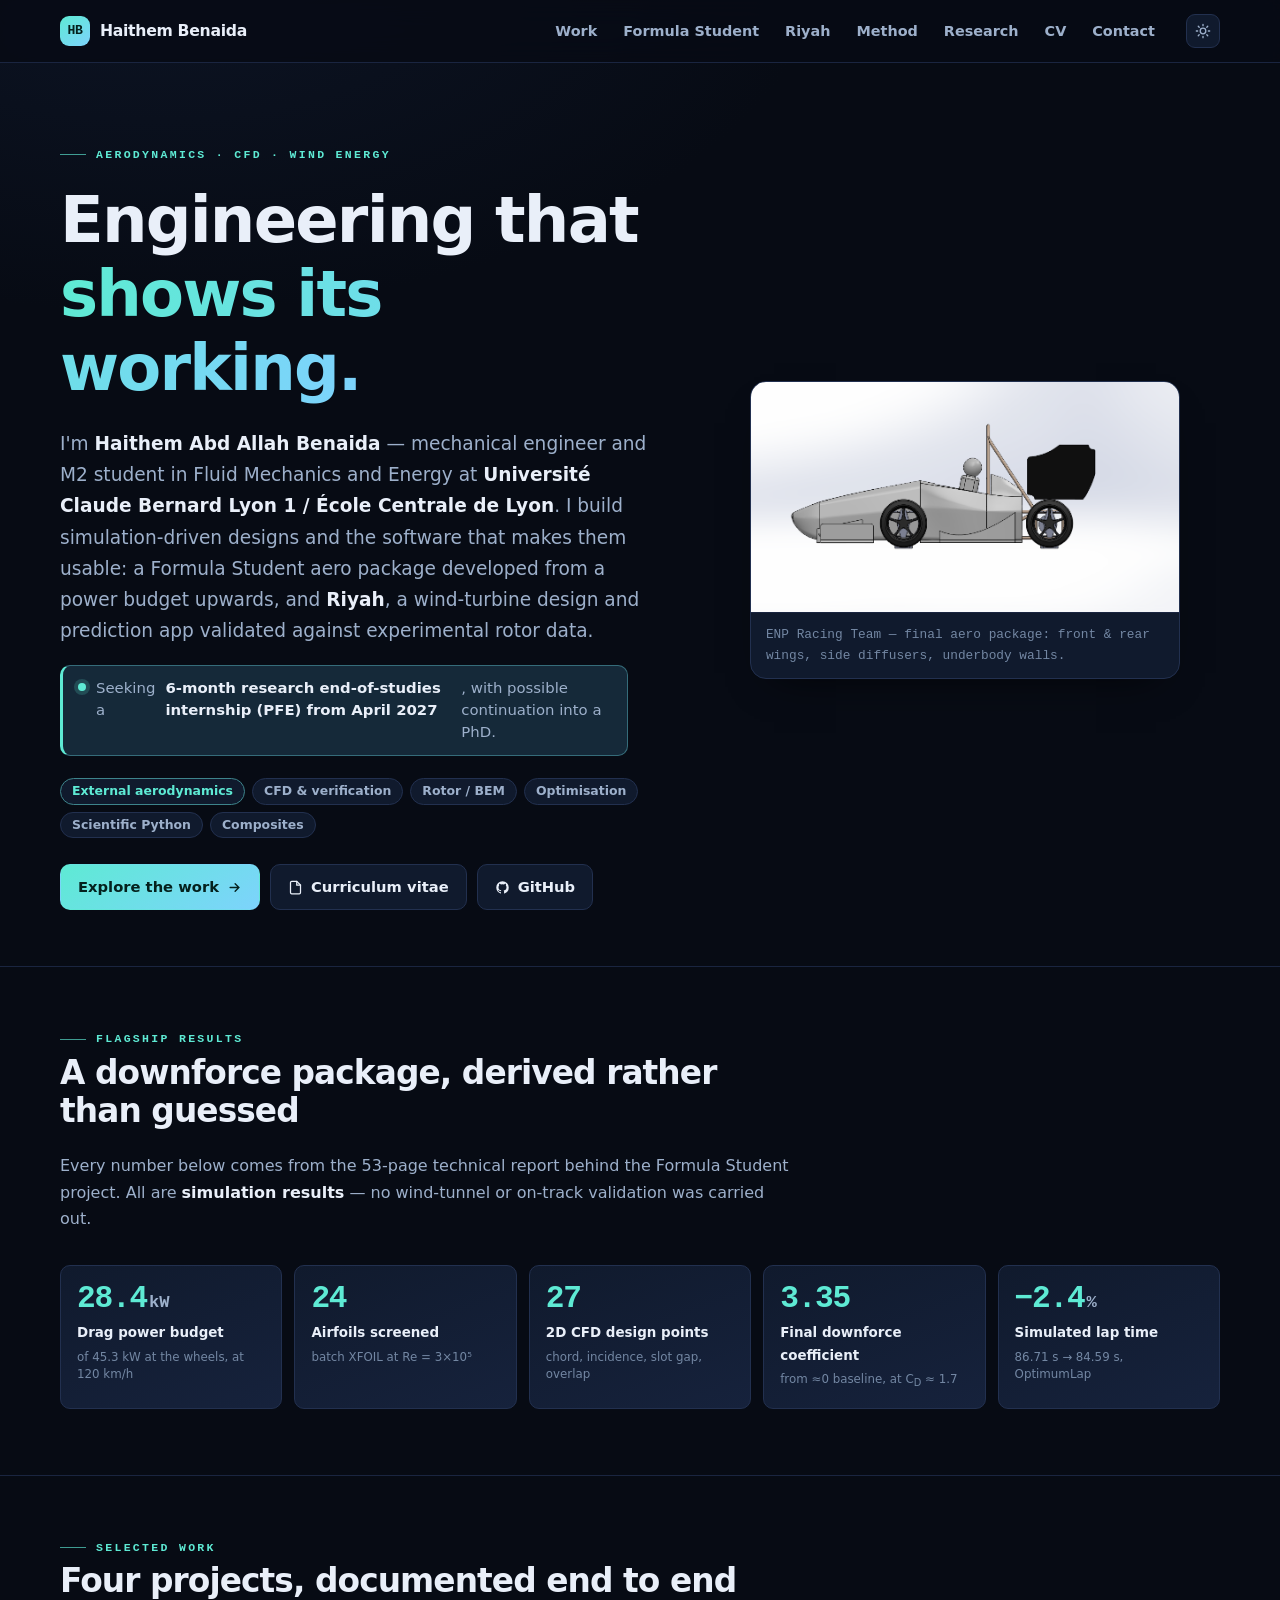
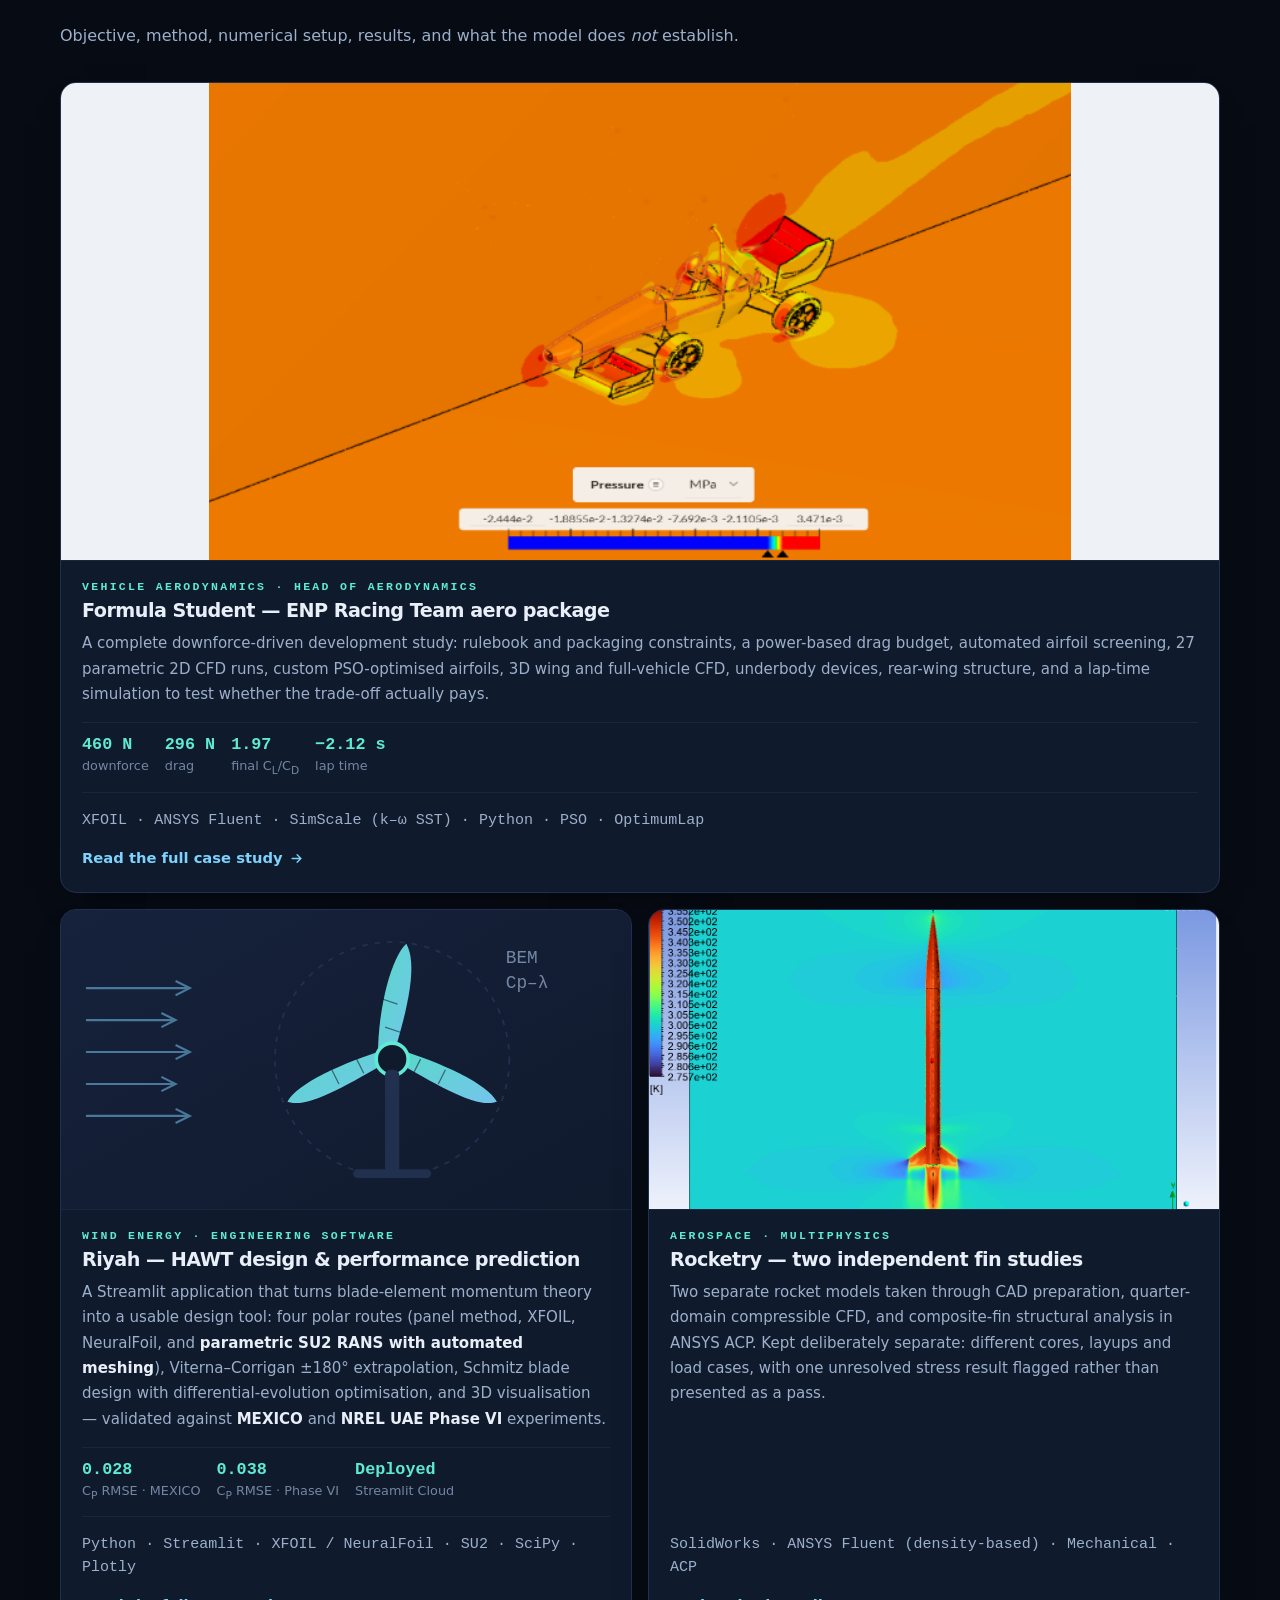
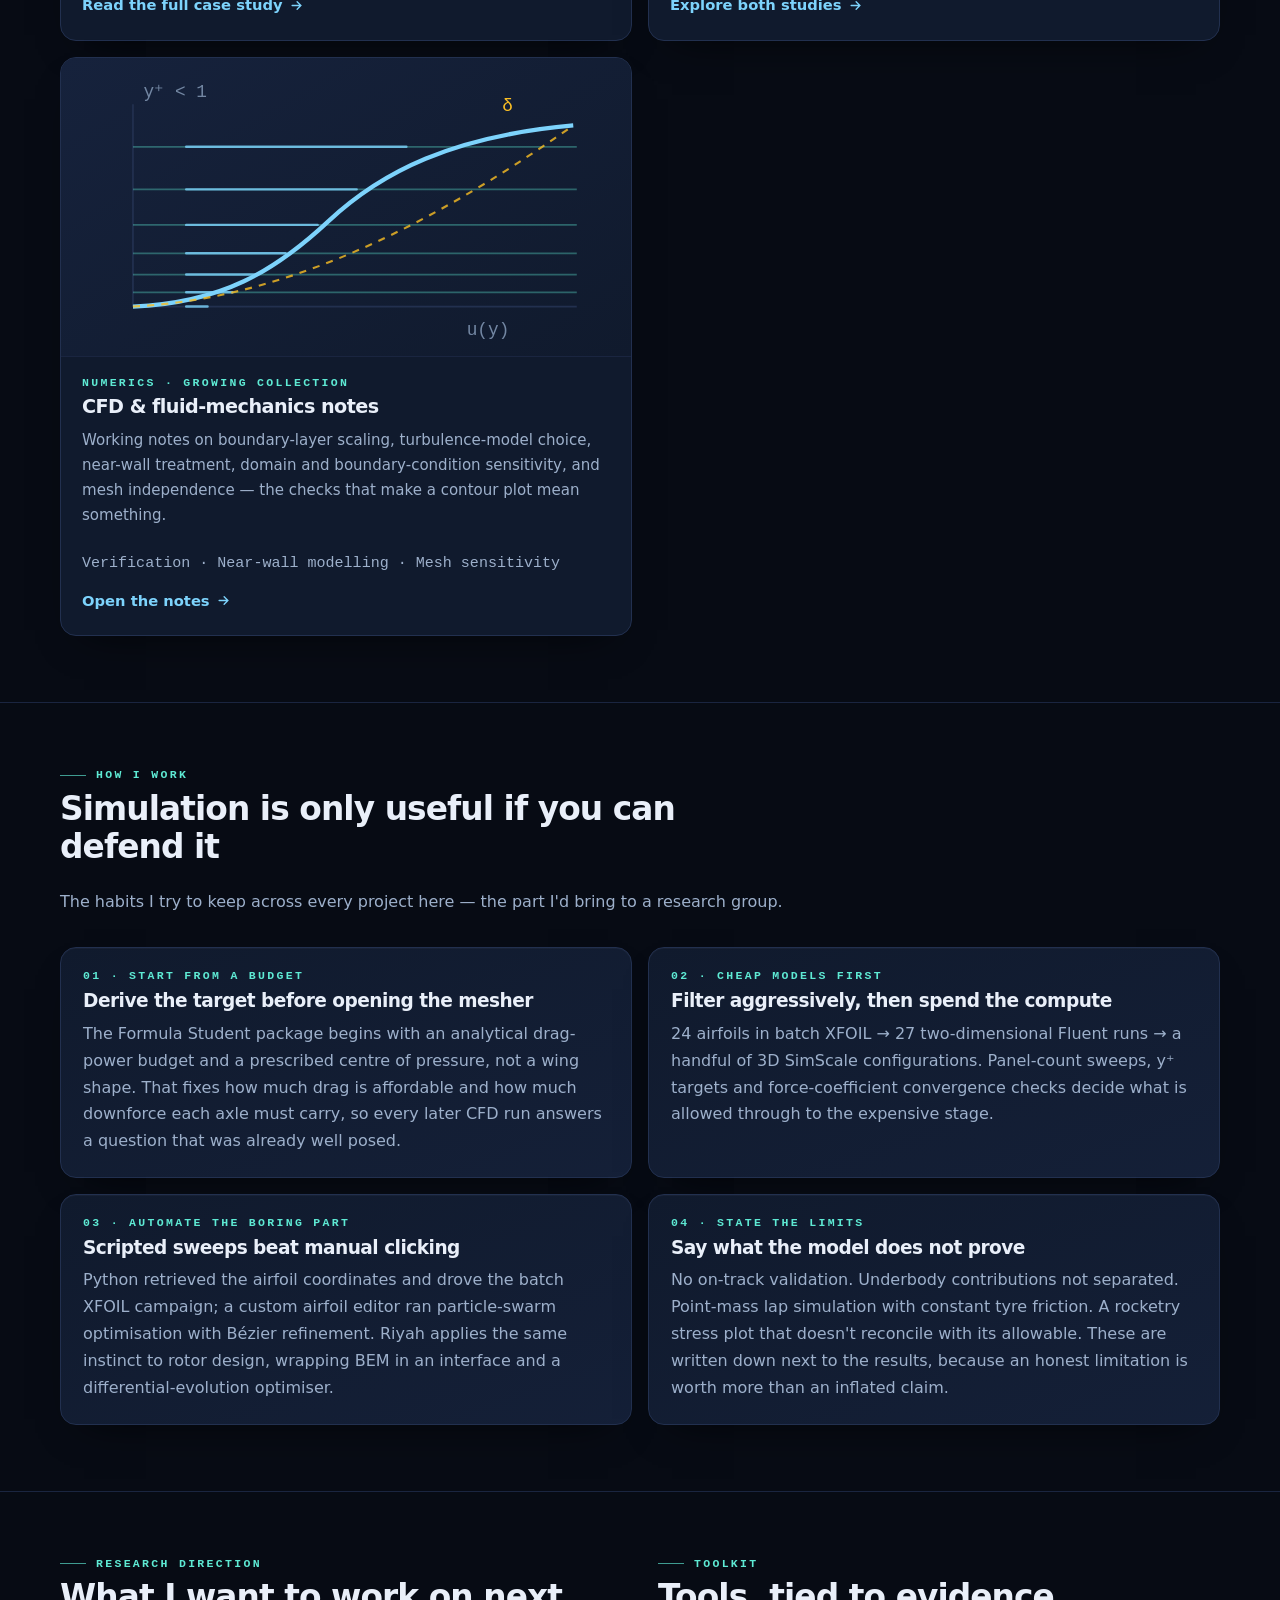
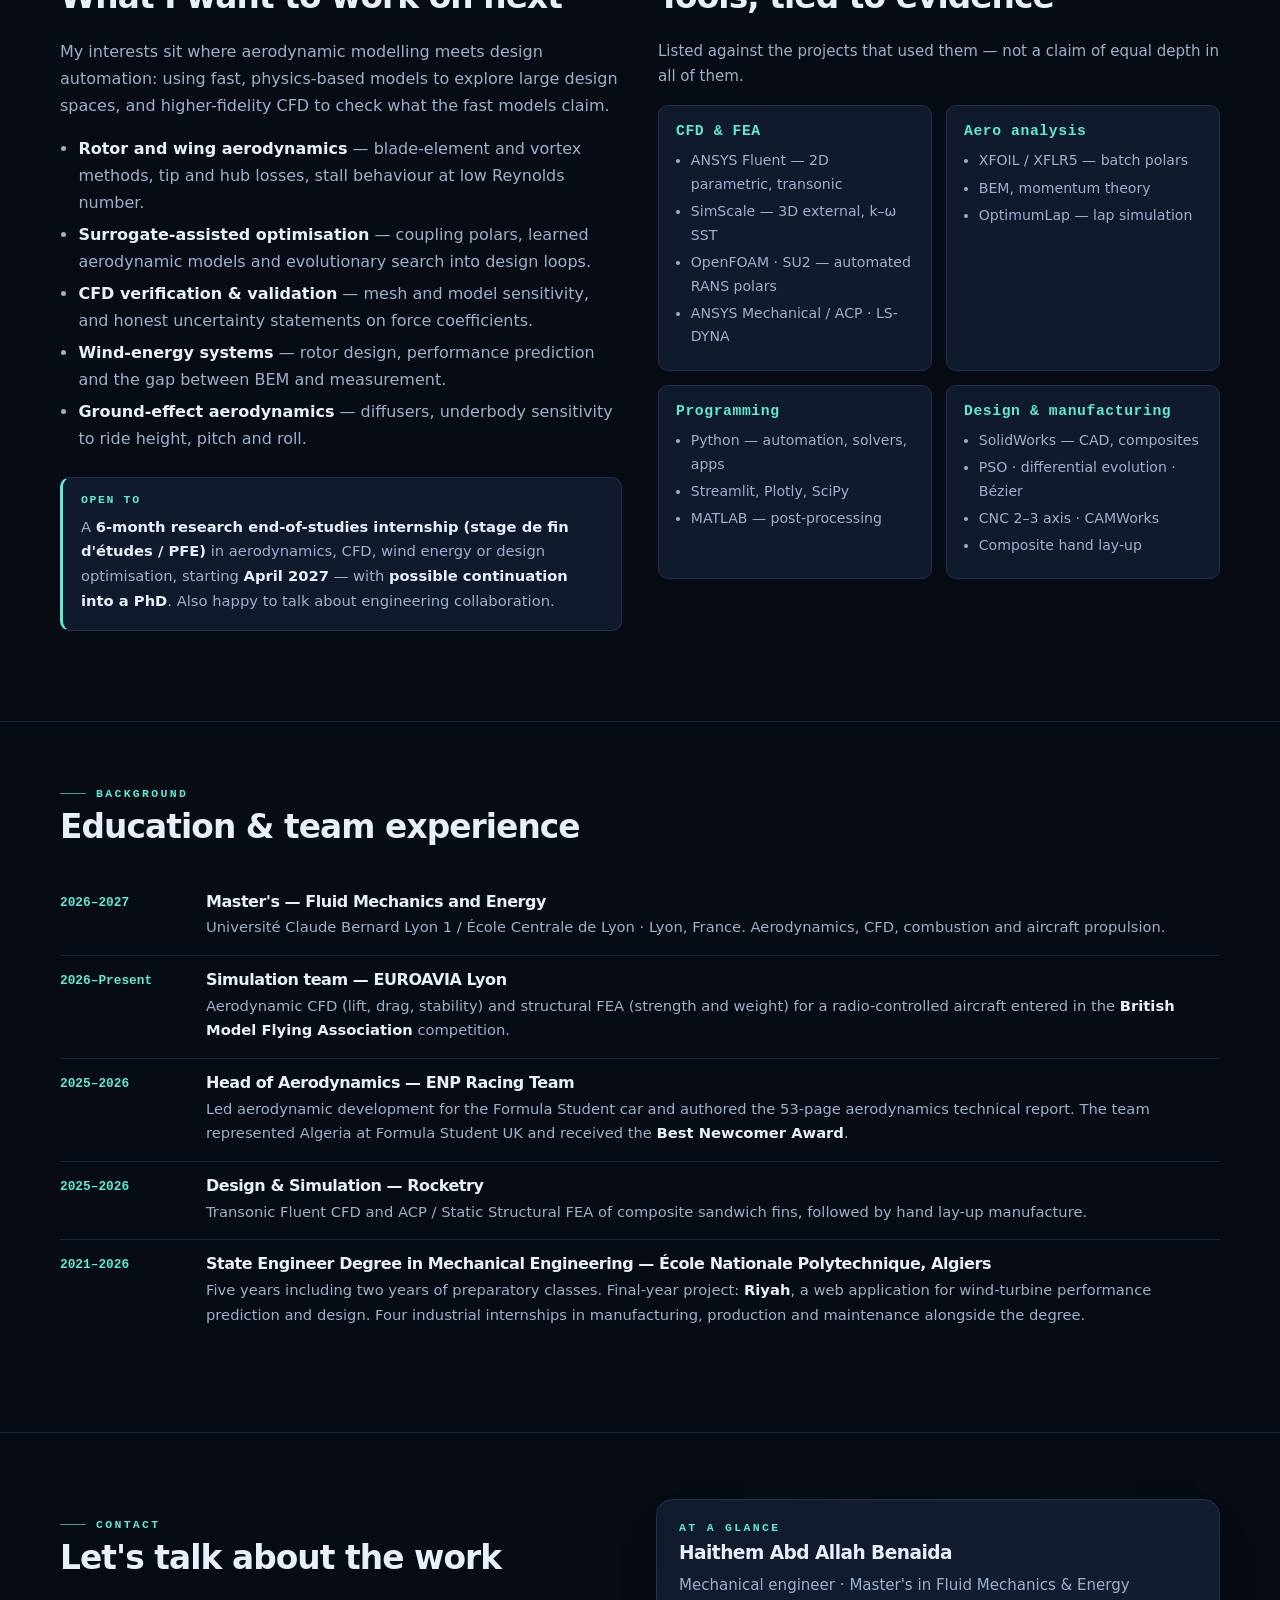
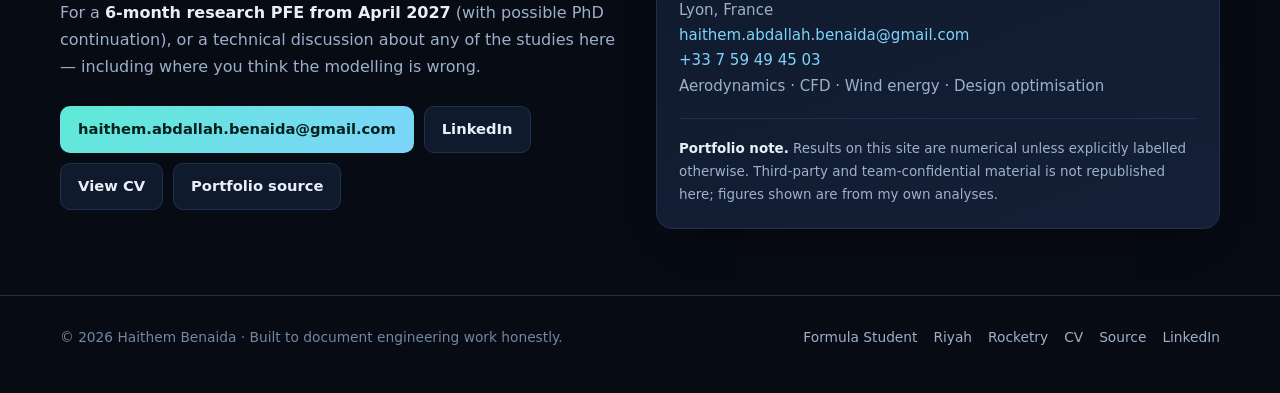
==== index.html @ d7f64d5c "Document the parametric SU2 CFD polar-generation module SU2 previously appeared only as a bare name " ====
<!doctype html>
<html lang="en" data-theme="dark">
<head>
<meta charset="utf-8">
<meta name="viewport" content="width=device-width, initial-scale=1">
<title>Haithem Benaida — Aerodynamics, CFD &amp; Wind Energy Engineering</title>
<meta name="description" content="Engineering portfolio of Haithem Benaida: Formula Student aerodynamic development, the Riyah wind-turbine design application, rocketry multiphysics studies, and CFD verification work. Mechanical engineer, M2 Fluid Mechanics and Energy, Lyon 1.">
<meta name="author" content="Haithem Abd Allah Benaida">
<meta property="og:title" content="Haithem Benaida — Aerodynamics, CFD &amp; Wind Energy">
<meta property="og:description" content="Formula Student aero package development, BEM wind-turbine design software, and multiphysics simulation studies — with methods, assumptions and limitations documented.">
<meta property="og:type" content="website">
<meta property="og:image" content="assets/formula-student/underbody-devices.png">
<link rel="stylesheet" href="assets/css/site.css">
<link rel="icon" href="data:image/svg+xml,<svg xmlns='http://www.w3.org/2000/svg' viewBox='0 0 32 32'><rect width='32' height='32' rx='8' fill='%235eead4'/><text x='16' y='22' font-family='monospace' font-size='16' font-weight='bold' text-anchor='middle' fill='%2304211d'>HB</text></svg>">
</head>
<body>
<a class="skip" href="#main">Skip to content</a>

<nav class="nav">
  <div class="wrap nav-in">
    <a class="brand" href="index.html"><span class="brand-mark">HB</span> Haithem Benaida</a>
    <div class="nav-links" id="navLinks">
      <a href="#work">Work</a>
      <a href="projects/formula-student.html">Formula Student</a>
      <a href="projects/riyah.html">Riyah</a>
      <a href="#method">Method</a>
      <a href="#research">Research</a>
      <a href="cv.html">CV</a>
      <a href="#contact">Contact</a>
    </div>
    <button class="icon-btn nav-toggle" id="navToggle" aria-label="Toggle navigation" aria-expanded="false">
      <svg viewBox="0 0 24 24" fill="none" stroke="currentColor" stroke-width="2" stroke-linecap="round"><path d="M3 6h18M3 12h18M3 18h18"/></svg>
    </button>
    <button class="icon-btn" id="themeBtn" aria-label="Switch theme"></button>
  </div>
</nav>

<header class="hero">
  <div class="wrap hero-grid">
    <div>
      <div class="eyebrow">Aerodynamics · CFD · Wind energy</div>
      <h1>Engineering that<br><span class="grad">shows its working.</span></h1>
      <p class="lede">
        I'm <strong>Haithem Abd Allah Benaida</strong> — mechanical engineer and M2 student in Fluid
        Mechanics and Energy at <strong>Université Claude Bernard Lyon&nbsp;1 / École Centrale de
        Lyon</strong>. I build simulation-driven designs and the software that makes them usable: a
        Formula Student aero package developed from a power budget upwards, and <strong>Riyah</strong>,
        a wind-turbine design and prediction app validated against experimental rotor data.
      </p>
      <p class="availability">
        <span class="dot"></span>
        Seeking a <strong>6-month research end-of-studies internship (PFE) from April 2027</strong>,
        with possible continuation into a PhD.
      </p>
      <div class="chips">
        <span class="chip chip-accent">External aerodynamics</span>
        <span class="chip">CFD &amp; verification</span>
        <span class="chip">Rotor / BEM</span>
        <span class="chip">Optimisation</span>
        <span class="chip">Scientific Python</span>
        <span class="chip">Composites</span>
      </div>
      <div class="btn-row">
        <a class="btn btn-primary" href="#work">
          Explore the work
          <svg viewBox="0 0 24 24" fill="none" stroke="currentColor" stroke-width="2.2" stroke-linecap="round"><path d="M5 12h14M13 6l6 6-6 6"/></svg>
        </a>
        <a class="btn" href="cv.html">
          <svg viewBox="0 0 24 24" fill="none" stroke="currentColor" stroke-width="2" stroke-linecap="round"><path d="M14 2H6a2 2 0 0 0-2 2v16a2 2 0 0 0 2 2h12a2 2 0 0 0 2-2V8z"/><path d="M14 2v6h6"/></svg>
          Curriculum vitae
        </a>
        <a class="btn" href="https://github.com/abdoubunaido-maker" rel="noopener">
          <svg viewBox="0 0 24 24" fill="currentColor"><path d="M12 2A10 10 0 0 0 2 12c0 4.42 2.87 8.17 6.84 9.5.5.08.66-.23.66-.5v-1.7c-2.78.6-3.37-1.34-3.37-1.34-.45-1.16-1.1-1.47-1.1-1.47-.91-.62.07-.6.07-.6 1 .07 1.53 1.03 1.53 1.03.87 1.52 2.34 1.07 2.91.83.09-.65.35-1.09.63-1.34-2.22-.25-4.55-1.11-4.55-4.94 0-1.1.39-1.99 1.03-2.69-.1-.25-.45-1.27.1-2.65 0 0 .84-.27 2.75 1.02a9.6 9.6 0 0 1 5 0c1.91-1.29 2.75-1.02 2.75-1.02.55 1.38.2 2.4.1 2.65.64.7 1.03 1.59 1.03 2.69 0 3.84-2.34 4.69-4.57 4.94.36.31.68.92.68 1.85v2.74c0 .27.16.59.67.5A10 10 0 0 0 22 12A10 10 0 0 0 12 2z"/></svg>
          GitHub
        </a>
      </div>
    </div>
    <figure class="hero-figure">
      <img src="assets/formula-student/underbody-devices.png" alt="Side view of the ENP Racing Team Formula Student car CAD, showing the front wing, rear wing on swan-neck mounts, side diffusers and underbody walls." width="967" height="519">
      <figcaption>ENP Racing Team — final aero package: front &amp; rear wings, side diffusers, underbody walls.</figcaption>
    </figure>
  </div>
</header>

<main id="main">

  <!-- ---------------- Flagship metrics ---------------- -->
  <section class="section" aria-label="Flagship results">
    <div class="wrap">
      <div class="section-head">
        <div class="eyebrow">Flagship results</div>
        <h2>A downforce package, derived rather than guessed</h2>
        <p>
          Every number below comes from the 53-page technical report behind the Formula Student project.
          All are <strong>simulation results</strong> — no wind-tunnel or on-track validation was carried out.
        </p>
      </div>
      <div class="metrics">
        <div class="metric">
          <span class="metric-val">28.4<span class="unit">kW</span></span>
          <span class="metric-label">Drag power budget</span>
          <span class="metric-note">of 45.3 kW at the wheels, at 120 km/h</span>
        </div>
        <div class="metric">
          <span class="metric-val">24</span>
          <span class="metric-label">Airfoils screened</span>
          <span class="metric-note">batch XFOIL at Re = 3×10⁵</span>
        </div>
        <div class="metric">
          <span class="metric-val">27</span>
          <span class="metric-label">2D CFD design points</span>
          <span class="metric-note">chord, incidence, slot gap, overlap</span>
        </div>
        <div class="metric">
          <span class="metric-val">3.35</span>
          <span class="metric-label">Final downforce coefficient</span>
          <span class="metric-note">from ≈0 baseline, at C<sub>D</sub> ≈ 1.7</span>
        </div>
        <div class="metric">
          <span class="metric-val">−2.4<span class="unit">%</span></span>
          <span class="metric-label">Simulated lap time</span>
          <span class="metric-note">86.71 s → 84.59 s, OptimumLap</span>
        </div>
      </div>
    </div>
  </section>

  <!-- ---------------- Selected work ---------------- -->
  <section class="section" id="work">
    <div class="wrap">
      <div class="section-head">
        <div class="eyebrow">Selected work</div>
        <h2>Four projects, documented end to end</h2>
        <p>Objective, method, numerical setup, results, and what the model does <em>not</em> establish.</p>
      </div>

      <div class="grid-2">

        <article class="project featured">
          <div class="project-thumb contain">
            <img src="assets/formula-student/car-wings-pressure-3d.png" alt="Three-dimensional static-pressure contours around the Formula Student car with front and rear wings fitted.">
          </div>
          <div class="project-body">
            <div class="eyebrow no-rule">Vehicle aerodynamics · Head of Aerodynamics</div>
            <h3>Formula Student — ENP Racing Team aero package</h3>
            <p>
              A complete downforce-driven development study: rulebook and packaging constraints, a
              power-based drag budget, automated airfoil screening, 27 parametric 2D CFD runs, custom
              PSO-optimised airfoils, 3D wing and full-vehicle CFD, underbody devices, rear-wing
              structure, and a lap-time simulation to test whether the trade-off actually pays.
            </p>
            <div class="stat-row">
              <div><b>460 N</b>downforce</div>
              <div><b>296 N</b>drag</div>
              <div><b>1.97</b>final C<sub>L</sub>/C<sub>D</sub></div>
              <div><b>−2.12 s</b>lap time</div>
            </div>
            <p class="project-tags">XFOIL · ANSYS Fluent · SimScale (k–ω SST) · Python · PSO · OptimumLap</p>
            <a class="project-link" href="projects/formula-student.html">Read the full case study
              <svg width="15" height="15" viewBox="0 0 24 24" fill="none" stroke="currentColor" stroke-width="2.2" stroke-linecap="round"><path d="M5 12h14M13 6l6 6-6 6"/></svg>
            </a>
          </div>
        </article>

        <article class="project">
          <div class="project-thumb" style="display:grid;place-items:center;background:linear-gradient(150deg,var(--panel-2),var(--panel));">
            <svg viewBox="0 0 320 168" width="100%" height="100%" role="img" aria-label="Schematic of a horizontal-axis wind turbine rotor with blade elements and an incoming velocity profile.">
              <defs>
                <linearGradient id="bladeGrad" x1="0" y1="0" x2="1" y2="1">
                  <stop offset="0" stop-color="#5eead4"/><stop offset="1" stop-color="#7dd3fc"/>
                </linearGradient>
              </defs>
              <g stroke="#7dd3fc" stroke-width="1.2" opacity=".5">
                <path d="M14 44h56M14 62h48M14 80h56M14 98h48M14 116h56" stroke-linecap="round"/>
                <path d="M64 40l8 4-8 4M56 58l8 4-8 4M64 76l8 4-8 4M56 94l8 4-8 4M64 112l8 4-8 4" fill="none"/>
              </g>
              <circle cx="186" cy="84" r="66" fill="none" stroke="#22304f" stroke-width="1" stroke-dasharray="3 4"/>
              <g fill="url(#bladeGrad)" opacity=".92">
                <path d="M186 84 C196 52 200 30 194 19 C186 26 178 54 178 82 Z"/>
                <path d="M186 84 C214 100 234 112 245 108 C240 98 214 86 188 78 Z"/>
                <path d="M186 84 C158 100 138 112 127 108 C132 98 158 86 184 78 Z"/>
              </g>
              <g stroke="#0b1120" stroke-width=".7" opacity=".55">
                <path d="M182 66l9 3M180 50l9 3M198 92l4-8M212 98l4-8M170 92l-4-8M156 98l-4-8"/>
              </g>
              <circle cx="186" cy="84" r="9" fill="#101a2d" stroke="#5eead4" stroke-width="2"/>
              <rect x="182" y="90" width="8" height="58" rx="3" fill="#22304f"/>
              <rect x="164" y="146" width="44" height="5" rx="2.5" fill="#22304f"/>
              <text x="250" y="30" font-family="monospace" font-size="10" fill="#7387a3">BEM</text>
              <text x="250" y="44" font-family="monospace" font-size="10" fill="#7387a3">Cp–λ</text>
            </svg>
          </div>
          <div class="project-body">
            <div class="eyebrow no-rule">Wind energy · Engineering software</div>
            <h3>Riyah — HAWT design &amp; performance prediction</h3>
            <p>
              A Streamlit application that turns blade-element momentum theory into a usable design tool:
              four polar routes (panel method, XFOIL, NeuralFoil, and <strong>parametric SU2 RANS
              with automated meshing</strong>), Viterna–Corrigan ±180° extrapolation, Schmitz blade
              design with differential-evolution optimisation, and 3D visualisation — validated
              against <strong>MEXICO</strong> and <strong>NREL UAE Phase VI</strong> experiments.
            </p>
            <div class="stat-row">
              <div><b>0.028</b>C<sub>P</sub> RMSE · MEXICO</div>
              <div><b>0.038</b>C<sub>P</sub> RMSE · Phase VI</div>
              <div><b>Deployed</b>Streamlit Cloud</div>
            </div>
            <p class="project-tags">Python · Streamlit · XFOIL / NeuralFoil · SU2 · SciPy · Plotly</p>
            <a class="project-link" href="projects/riyah.html">Read the full case study
              <svg width="15" height="15" viewBox="0 0 24 24" fill="none" stroke="currentColor" stroke-width="2.2" stroke-linecap="round"><path d="M5 12h14M13 6l6 6-6 6"/></svg>
            </a>
          </div>
        </article>

        <article class="project">
          <div class="project-thumb">
            <img src="assets/rocketry/study-1/cfd-result-01.png" alt="Compressible external-flow CFD result around a rocket body and fin assembly from Study 1.">
          </div>
          <div class="project-body">
            <div class="eyebrow no-rule">Aerospace · Multiphysics</div>
            <h3>Rocketry — two independent fin studies</h3>
            <p>
              Two separate rocket models taken through CAD preparation, quarter-domain compressible
              CFD, and composite-fin structural analysis in ANSYS ACP. Kept deliberately separate:
              different cores, layups and load cases, with one unresolved stress result flagged rather
              than presented as a pass.
            </p>
            <p class="project-tags">SolidWorks · ANSYS Fluent (density-based) · Mechanical · ACP</p>
            <a class="project-link" href="projects/rocketry.html">Explore both studies
              <svg width="15" height="15" viewBox="0 0 24 24" fill="none" stroke="currentColor" stroke-width="2.2" stroke-linecap="round"><path d="M5 12h14M13 6l6 6-6 6"/></svg>
            </a>
          </div>
        </article>

        <article class="project">
          <div class="project-thumb" style="display:grid;place-items:center;background:linear-gradient(150deg,var(--panel-2),var(--panel));">
            <svg viewBox="0 0 320 168" width="100%" height="100%" role="img" aria-label="Schematic of a boundary-layer velocity profile with near-wall mesh refinement.">
              <g stroke="#22304f" stroke-width="1">
                <path d="M40 140h250M40 140V26"/>
              </g>
              <g stroke="#5eead4" stroke-width="1" opacity=".35">
                <path d="M40 132h250M40 122h250M40 110h250M40 94h250M40 74h250M40 50h250"/>
              </g>
              <path d="M40 140 C90 138 120 120 150 92 C180 64 220 44 288 38" fill="none" stroke="#7dd3fc" stroke-width="2.4"/>
              <g stroke="#7dd3fc" stroke-width="1.4" opacity=".8" stroke-linecap="round">
                <path d="M70 140h12M70 132h26M70 122h40M70 110h56M70 94h74M70 74h96M70 50h124"/>
              </g>
              <path d="M40 140 C120 136 200 100 288 38" fill="none" stroke="#fbbf24" stroke-width="1.2" stroke-dasharray="4 4" opacity=".8"/>
              <text x="248" y="30" font-family="monospace" font-size="10" fill="#fbbf24">δ</text>
              <text x="46" y="22" font-family="monospace" font-size="10" fill="#7387a3">y⁺ &lt; 1</text>
              <text x="228" y="156" font-family="monospace" font-size="10" fill="#7387a3">u(y)</text>
            </svg>
          </div>
          <div class="project-body">
            <div class="eyebrow no-rule">Numerics · Growing collection</div>
            <h3>CFD &amp; fluid-mechanics notes</h3>
            <p>
              Working notes on boundary-layer scaling, turbulence-model choice, near-wall treatment,
              domain and boundary-condition sensitivity, and mesh independence — the checks that make a
              contour plot mean something.
            </p>
            <p class="project-tags">Verification · Near-wall modelling · Mesh sensitivity</p>
            <a class="project-link" href="projects/cfd-notes.html">Open the notes
              <svg width="15" height="15" viewBox="0 0 24 24" fill="none" stroke="currentColor" stroke-width="2.2" stroke-linecap="round"><path d="M5 12h14M13 6l6 6-6 6"/></svg>
            </a>
          </div>
        </article>

      </div>
    </div>
  </section>

  <!-- ---------------- Method ---------------- -->
  <section class="section" id="method">
    <div class="wrap">
      <div class="section-head">
        <div class="eyebrow">How I work</div>
        <h2>Simulation is only useful if you can defend it</h2>
        <p>The habits I try to keep across every project here — the part I'd bring to a research group.</p>
      </div>
      <div class="grid-2">
        <div class="card">
          <div class="eyebrow no-rule">01 · Start from a budget</div>
          <h3>Derive the target before opening the mesher</h3>
          <p class="mb-0">
            The Formula Student package begins with an analytical drag-power budget and a prescribed
            centre of pressure, not a wing shape. That fixes how much drag is affordable and how much
            downforce each axle must carry, so every later CFD run answers a question that was already
            well posed.
          </p>
        </div>
        <div class="card">
          <div class="eyebrow no-rule">02 · Cheap models first</div>
          <h3>Filter aggressively, then spend the compute</h3>
          <p class="mb-0">
            24 airfoils in batch XFOIL → 27 two-dimensional Fluent runs → a handful of 3D SimScale
            configurations. Panel-count sweeps, y⁺ targets and force-coefficient convergence checks
            decide what is allowed through to the expensive stage.
          </p>
        </div>
        <div class="card">
          <div class="eyebrow no-rule">03 · Automate the boring part</div>
          <h3>Scripted sweeps beat manual clicking</h3>
          <p class="mb-0">
            Python retrieved the airfoil coordinates and drove the batch XFOIL campaign; a custom
            airfoil editor ran particle-swarm optimisation with Bézier refinement. Riyah applies the
            same instinct to rotor design, wrapping BEM in an interface and a differential-evolution
            optimiser.
          </p>
        </div>
        <div class="card">
          <div class="eyebrow no-rule">04 · State the limits</div>
          <h3>Say what the model does not prove</h3>
          <p class="mb-0">
            No on-track validation. Underbody contributions not separated. Point-mass lap simulation
            with constant tyre friction. A rocketry stress plot that doesn't reconcile with its
            allowable. These are written down next to the results, because an honest limitation is
            worth more than an inflated claim.
          </p>
        </div>
      </div>
    </div>
  </section>

  <!-- ---------------- Research ---------------- -->
  <section class="section" id="research">
    <div class="wrap">
      <div class="grid-2" style="align-items:start;gap:36px">
        <div>
          <div class="eyebrow">Research direction</div>
          <h2 style="margin-top:.55rem">What I want to work on next</h2>
          <p class="muted">
            My interests sit where aerodynamic modelling meets design automation: using fast,
            physics-based models to explore large design spaces, and higher-fidelity CFD to check
            what the fast models claim.
          </p>
          <ul class="muted">
            <li><strong>Rotor and wing aerodynamics</strong> — blade-element and vortex methods, tip and hub losses, stall behaviour at low Reynolds number.</li>
            <li><strong>Surrogate-assisted optimisation</strong> — coupling polars, learned aerodynamic models and evolutionary search into design loops.</li>
            <li><strong>CFD verification &amp; validation</strong> — mesh and model sensitivity, and honest uncertainty statements on force coefficients.</li>
            <li><strong>Wind-energy systems</strong> — rotor design, performance prediction and the gap between BEM and measurement.</li>
            <li><strong>Ground-effect aerodynamics</strong> — diffusers, underbody sensitivity to ride height, pitch and roll.</li>
          </ul>
          <div class="callout result">
            <span class="callout-title">Open to</span>
            <p class="mb-0">
              A <strong>6-month research end-of-studies internship (stage de fin d'études / PFE)</strong>
              in aerodynamics, CFD, wind energy or design optimisation, starting
              <strong>April 2027</strong> — with <strong>possible continuation into a PhD</strong>.
              Also happy to talk about engineering collaboration.
            </p>
          </div>
        </div>
        <div>
          <div class="eyebrow">Toolkit</div>
          <h2 style="margin-top:.55rem">Tools, tied to evidence</h2>
          <p class="muted" style="font-size:.94rem">Listed against the projects that used them — not a claim of equal depth in all of them.</p>
          <div class="skill-grid">
            <div class="skill-card">
              <h3>CFD &amp; FEA</h3>
              <ul>
                <li>ANSYS Fluent — 2D parametric, transonic</li>
                <li>SimScale — 3D external, k–ω SST</li>
                <li>OpenFOAM · SU2 — automated RANS polars</li>
                <li>ANSYS Mechanical / ACP · LS-DYNA</li>
              </ul>
            </div>
            <div class="skill-card">
              <h3>Aero analysis</h3>
              <ul>
                <li>XFOIL / XFLR5 — batch polars</li>
                <li>BEM, momentum theory</li>
                <li>OptimumLap — lap simulation</li>
              </ul>
            </div>
            <div class="skill-card">
              <h3>Programming</h3>
              <ul>
                <li>Python — automation, solvers, apps</li>
                <li>Streamlit, Plotly, SciPy</li>
                <li>MATLAB — post-processing</li>
              </ul>
            </div>
            <div class="skill-card">
              <h3>Design &amp; manufacturing</h3>
              <ul>
                <li>SolidWorks — CAD, composites</li>
                <li>PSO · differential evolution · Bézier</li>
                <li>CNC 2–3 axis · CAMWorks</li>
                <li>Composite hand lay-up</li>
              </ul>
            </div>
          </div>
        </div>
      </div>
    </div>
  </section>

  <!-- ---------------- Background ---------------- -->
  <section class="section" id="background">
    <div class="wrap">
      <div class="section-head">
        <div class="eyebrow">Background</div>
        <h2>Education &amp; team experience</h2>
      </div>
      <ul class="timeline">
        <li>
          <span class="when">2026–2027</span>
          <div>
            <h3>Master's — Fluid Mechanics and Energy</h3>
            <p>Université Claude Bernard Lyon 1 / École Centrale de Lyon · Lyon, France. Aerodynamics, CFD, combustion and aircraft propulsion.</p>
          </div>
        </li>
        <li>
          <span class="when">2026–Present</span>
          <div>
            <h3>Simulation team — EUROAVIA Lyon</h3>
            <p>
              Aerodynamic CFD (lift, drag, stability) and structural FEA (strength and weight) for a
              radio-controlled aircraft entered in the <strong>British Model Flying Association</strong>
              competition.
            </p>
          </div>
        </li>
        <li>
          <span class="when">2025–2026</span>
          <div>
            <h3>Head of Aerodynamics — ENP Racing Team</h3>
            <p>
              Led aerodynamic development for the Formula Student car and authored the 53-page
              aerodynamics technical report. The team represented Algeria at Formula Student UK and
              received the <strong>Best Newcomer Award</strong>.
            </p>
          </div>
        </li>
        <li>
          <span class="when">2025–2026</span>
          <div>
            <h3>Design &amp; Simulation — Rocketry</h3>
            <p>Transonic Fluent CFD and ACP / Static Structural FEA of composite sandwich fins, followed by hand lay-up manufacture.</p>
          </div>
        </li>
        <li>
          <span class="when">2021–2026</span>
          <div>
            <h3>State Engineer Degree in Mechanical Engineering — École Nationale Polytechnique, Algiers</h3>
            <p>
              Five years including two years of preparatory classes. Final-year project: <strong>Riyah</strong>,
              a web application for wind-turbine performance prediction and design. Four industrial
              internships in manufacturing, production and maintenance alongside the degree.
            </p>
          </div>
        </li>
      </ul>
    </div>
  </section>

  <!-- ---------------- Contact ---------------- -->
  <section class="section" id="contact">
    <div class="wrap">
      <div class="grid-2" style="align-items:center;gap:32px">
        <div>
          <div class="eyebrow">Contact</div>
          <h2 style="margin-top:.55rem">Let's talk about the work</h2>
          <p class="muted">
            For a <strong>6-month research PFE from April 2027</strong> (with possible PhD
            continuation), or a technical discussion about any of the studies here — including where
            you think the modelling is wrong.
          </p>
          <div class="btn-row">
            <a class="btn btn-primary" href="mailto:haithem.abdallah.benaida@gmail.com">haithem.abdallah.benaida@gmail.com</a>
            <a class="btn" href="https://www.linkedin.com/in/haithembenaida" rel="noopener">LinkedIn</a>
            <a class="btn" href="cv.html">View CV</a>
            <a class="btn" href="https://github.com/abdoubunaido-maker/haithem-engineering-portfolio" rel="noopener">Portfolio source</a>
          </div>
        </div>
        <div class="card">
          <div class="eyebrow no-rule">At a glance</div>
          <h3 class="mt-0">Haithem Abd Allah Benaida</h3>
          <p class="mb-0" style="font-size:.94rem">
            Mechanical engineer · Master's in Fluid Mechanics &amp; Energy<br>
            Lyon, France<br>
            <a href="mailto:haithem.abdallah.benaida@gmail.com">haithem.abdallah.benaida@gmail.com</a><br>
            <a href="tel:+33759494503">+33 7 59 49 45 03</a><br>
            Aerodynamics · CFD · Wind energy · Design optimisation
          </p>
          <hr style="margin:1.2rem 0">
          <p class="small dim mb-0" style="font-size:.84rem">
            <strong>Portfolio note.</strong> Results on this site are numerical unless explicitly
            labelled otherwise. Third-party and team-confidential material is not republished here;
            figures shown are from my own analyses.
          </p>
        </div>
      </div>
    </div>
  </section>

</main>

<footer class="footer">
  <div class="wrap footer-in">
    <div>© <span id="year">2026</span> Haithem Benaida · Built to document engineering work honestly.</div>
    <div class="footer-links">
      <a href="projects/formula-student.html">Formula Student</a>
      <a href="projects/riyah.html">Riyah</a>
      <a href="projects/rocketry.html">Rocketry</a>
      <a href="cv.html">CV</a>
      <a href="https://github.com/abdoubunaido-maker/haithem-engineering-portfolio" rel="noopener">Source</a>
      <a href="https://www.linkedin.com/in/haithembenaida" rel="noopener">LinkedIn</a>
    </div>
  </div>
</footer>

<script src="assets/js/site.js"></script>
</body>
</html>
---- assets/css/site.css ----
/* ==========================================================================
   Haithem Benaida — Engineering Portfolio
   Design system: instrumentation-inspired, data-forward, no dependencies.
   ========================================================================== */

/* ---------- Tokens ---------- */
:root {
  --bg: #070b14;
  --bg-grad: #0d1526;
  --panel: #101a2d;
  --panel-2: #16223c;
  --line: #22304f;
  --line-soft: #1a2540;
  --text: #e9eff9;
  --muted: #9db0cb;
  --muted-2: #7387a3;
  --accent: #5eead4;
  --accent-2: #7dd3fc;
  --accent-ink: #04211d;
  --warn: #fbbf24;
  --danger: #fb7185;
  --good: #4ade80;

  --radius: 16px;
  --radius-sm: 10px;
  --maxw: 1160px;
  --mono: ui-monospace, "SF Mono", SFMono-Regular, "JetBrains Mono", Menlo, Consolas, monospace;
  --sans: system-ui, -apple-system, "Segoe UI", Inter, Roboto, Helvetica, Arial, sans-serif;
  --shadow: 0 1px 0 rgba(255, 255, 255, .03) inset, 0 18px 40px -24px rgba(0, 0, 0, .8);
}

[data-theme="light"] {
  --bg: #f6f8fc;
  --bg-grad: #e8eef8;
  --panel: #ffffff;
  --panel-2: #f2f6fc;
  --line: #dae3f0;
  --line-soft: #e7edf7;
  --text: #0c1424;
  --muted: #52657f;
  --muted-2: #6d7f99;
  --accent: #0d9488;
  --accent-2: #0369a1;
  --accent-ink: #ffffff;
  --warn: #b45309;
  --danger: #be123c;
  --good: #15803d;
  --shadow: 0 1px 2px rgba(16, 32, 64, .04), 0 12px 28px -20px rgba(16, 32, 64, .35);
}

/* ---------- Base ---------- */
* { box-sizing: border-box; }

html {
  scroll-behavior: smooth;
  scroll-padding-top: 84px;
  -webkit-text-size-adjust: 100%;
}

body {
  margin: 0;
  font: 16px/1.68 var(--sans);
  color: var(--text);
  background:
    radial-gradient(1100px 620px at 12% -8%, var(--bg-grad) 0%, transparent 62%),
    var(--bg);
  background-attachment: fixed;
  -webkit-font-smoothing: antialiased;
}

img { max-width: 100%; height: auto; display: block; }

a { color: var(--accent-2); text-decoration: none; }
a:hover { text-decoration: underline; text-underline-offset: 3px; }

h1, h2, h3, h4 { line-height: 1.16; letter-spacing: -.028em; font-weight: 680; }
h1 { font-size: clamp(2.3rem, 5.6vw, 4rem); margin: .35em 0 .5em; }
h2 { font-size: clamp(1.5rem, 2.8vw, 2.05rem); margin: 0 0 .7em; }
h3 { font-size: 1.16rem; margin: 1.6em 0 .5em; }
h4 { font-size: 1rem; margin: 1.3em 0 .4em; }
p { margin: 0 0 1em; }
ul, ol { margin: 0 0 1em; padding-left: 1.15em; }
li { margin: .34em 0; }
strong { font-weight: 660; color: var(--text); }
hr { border: 0; border-top: 1px solid var(--line); margin: 2.4rem 0; }

code {
  font: .875em/1.5 var(--mono);
  background: var(--panel-2);
  border: 1px solid var(--line-soft);
  border-radius: 6px;
  padding: .1em .38em;
  color: var(--accent);
}

:focus-visible {
  outline: 2px solid var(--accent);
  outline-offset: 3px;
  border-radius: 4px;
}

.wrap { width: min(var(--maxw), calc(100% - 40px)); margin-inline: auto; }
.muted { color: var(--muted); }
.dim { color: var(--muted-2); }
.center { text-align: center; }
.nowrap { white-space: nowrap; }

.skip {
  position: absolute; left: -9999px; top: 0;
  background: var(--accent); color: var(--accent-ink);
    padding: 10px 16px; border-radius: 0 0 8px 0; z-index: 200; font-weight: 650;
}
.skip:focus { left: 0; }

/* ---------- Eyebrow / kicker ---------- */
.eyebrow {
  font: 700 .72rem/1 var(--mono);
  letter-spacing: .2em;
  text-transform: uppercase;
  color: var(--accent);
  display: flex; align-items: center; gap: 10px;
}
.eyebrow::before {
  content: ""; width: 26px; height: 1px; background: var(--accent); opacity: .65;
}
.eyebrow.no-rule::before { display: none; }

/* ---------- Nav ---------- */
.nav {
  position: sticky; top: 0; z-index: 90;
  background: color-mix(in srgb, var(--bg) 86%, transparent);
  backdrop-filter: blur(14px) saturate(140%);
  border-bottom: 1px solid var(--line-soft);
}
.nav-in {
  display: flex; align-items: center; gap: 20px;
  min-height: 62px;
}
.brand {
  display: flex; align-items: center; gap: 10px;
  font-weight: 700; letter-spacing: -.02em; color: var(--text);
  margin-right: auto; font-size: .98rem;
}
.brand:hover { text-decoration: none; }
.brand-mark {
  width: 30px; height: 30px; flex: none;
  border-radius: 9px;
  background: linear-gradient(145deg, var(--accent), var(--accent-2));
  color: var(--accent-ink);
  display: grid; place-items: center;
  font: 800 .82rem/1 var(--mono);
}
.nav-links { display: flex; align-items: center; gap: 4px; }
.nav-links a {
  color: var(--muted); font-size: .9rem; font-weight: 550;
  padding: 7px 11px; border-radius: 8px;
}
.nav-links a:hover { color: var(--text); background: var(--panel); text-decoration: none; }
.nav-links a[aria-current="page"] { color: var(--accent); background: var(--panel); }

.icon-btn {
  appearance: none; cursor: pointer;
  width: 34px; height: 34px; flex: none;
  display: grid; place-items: center;
  border: 1px solid var(--line); border-radius: 9px;
  background: var(--panel); color: var(--muted);
}
.icon-btn:hover { color: var(--accent); border-color: var(--accent); }
.icon-btn svg { width: 16px; height: 16px; }

.nav-toggle { display: none; }

/* ---------- Buttons ---------- */
.btn {
  display: inline-flex; align-items: center; gap: 8px;
  padding: 10px 17px; border-radius: 10px;
  font-size: .92rem; font-weight: 620;
  border: 1px solid var(--line);
  background: var(--panel); color: var(--text);
  cursor: pointer;
}
.btn:hover { border-color: var(--accent); color: var(--accent); text-decoration: none; }
.btn-primary {
  background: linear-gradient(145deg, var(--accent), var(--accent-2));
  color: var(--accent-ink); border-color: transparent;
}
.btn-primary:hover { color: var(--accent-ink); filter: brightness(1.07); }
.btn svg { width: 15px; height: 15px; }
.btn-row { display: flex; flex-wrap: wrap; gap: 10px; margin-top: 1.6rem; }

/* ---------- Hero ---------- */
.hero { padding: clamp(44px, 7vw, 86px) 0 clamp(34px, 5vw, 56px); }
.hero-grid {
  display: grid; grid-template-columns: 1.08fr .92fr;
  gap: clamp(24px, 4vw, 52px); align-items: center;
}
.hero h1 { margin-bottom: .35em; }
.hero h1 .grad {
  background: linear-gradient(100deg, var(--accent), var(--accent-2));
  -webkit-background-clip: text; background-clip: text; color: transparent;
}
.lede { font-size: clamp(1.02rem, 1.5vw, 1.16rem); color: var(--muted); max-width: 60ch; }
.hero-figure {
  border: 1px solid var(--line); border-radius: var(--radius);
  background: var(--panel); overflow: hidden; box-shadow: var(--shadow);
}
.hero-figure img { background: #eef1f6; }
.hero-figure figcaption {
  padding: 11px 15px; font-size: .8rem; color: var(--muted-2);
  border-top: 1px solid var(--line-soft); font-family: var(--mono);
}

/* ---------- Chips ---------- */
.chips { display: flex; flex-wrap: wrap; gap: 7px; margin: 1.4rem 0 0; }
.chip {
  font: 600 .78rem/1 var(--sans);
  border: 1px solid var(--line); background: var(--panel);
  color: var(--muted); border-radius: 999px; padding: 6px 11px;
}
.chip-accent { border-color: color-mix(in srgb, var(--accent) 45%, var(--line)); color: var(--accent); }

/* ---------- Availability banner ---------- */
.availability {
  display: flex; align-items: flex-start; gap: 10px;
  margin: 1.1rem 0 0; padding: 11px 15px;
  max-width: 60ch; font-size: .93rem; line-height: 1.5;
  border: 1px solid color-mix(in srgb, var(--accent) 32%, var(--line));
  border-left: 3px solid var(--accent);
  border-radius: 10px;
  background: color-mix(in srgb, var(--accent) 7%, var(--panel));
  color: var(--muted);
}
.availability strong { color: var(--text); }
.availability .dot {
  flex: 0 0 auto; width: 8px; height: 8px; margin-top: .45em;
  border-radius: 50%; background: var(--accent);
  box-shadow: 0 0 0 4px color-mix(in srgb, var(--accent) 18%, transparent);
}

/* ---------- Sections ---------- */
.section { padding: clamp(38px, 5.5vw, 66px) 0; border-top: 1px solid var(--line-soft); }
.section-head { max-width: 72ch; margin-bottom: 2rem; }
.section-head p { color: var(--muted); margin-bottom: 0; }
.section-head h2 { margin-top: .55rem; }

/* ---------- Metrics ---------- */
.metrics {
  display: grid; grid-template-columns: repeat(auto-fit, minmax(158px, 1fr));
  gap: 12px;
}
.metric {
  border: 1px solid var(--line); border-radius: var(--radius-sm);
  background: linear-gradient(160deg, var(--panel), var(--panel-2));
  padding: 17px 16px;
}
.metric-val {
  font: 700 clamp(1.5rem, 2.6vw, 1.95rem)/1.05 var(--mono);
  letter-spacing: -.04em; color: var(--accent);
  display: block; margin-bottom: 6px;
}
.metric-val .unit { font-size: .55em; color: var(--muted); letter-spacing: 0; margin-left: 2px; }
.metric-label { font-size: .84rem; color: var(--text); font-weight: 580; display: block; }
.metric-note { font-size: .74rem; color: var(--muted-2); display: block; margin-top: 4px; line-height: 1.45; }

/* ---------- Cards / projects ---------- */
.grid-2 { display: grid; grid-template-columns: repeat(2, minmax(0, 1fr)); gap: 16px; }
.grid-3 { display: grid; grid-template-columns: repeat(3, minmax(0, 1fr)); gap: 16px; }

.card {
  border: 1px solid var(--line); border-radius: var(--radius);
  background: linear-gradient(160deg, var(--panel), color-mix(in srgb, var(--panel-2) 70%, var(--panel)));
  padding: 22px; box-shadow: var(--shadow);
}
.card > :last-child { margin-bottom: 0; }
.card h3 { margin-top: .5rem; }
.card p { color: var(--muted); }

.project {
  display: flex; flex-direction: column;
  border: 1px solid var(--line); border-radius: var(--radius);
  background: var(--panel); overflow: hidden;
  box-shadow: var(--shadow);
  transition: border-color .18s ease, transform .18s ease;
}
.project:hover { border-color: color-mix(in srgb, var(--accent) 50%, var(--line)); transform: translateY(-2px); }
.project-thumb {
  aspect-ratio: 16 / 8.4; overflow: hidden;
  border-bottom: 1px solid var(--line-soft);
  background: var(--panel-2);
}
.project-thumb img { width: 100%; height: 100%; object-fit: cover; object-position: center; }
.project-thumb.contain img { object-fit: contain; background: #eef1f6; }
.project-body { padding: 20px 21px 22px; display: flex; flex-direction: column; flex: 1; }
.project-body h3 { margin: .5rem 0 .55rem; font-size: 1.2rem; }
.project-body p { color: var(--muted); font-size: .94rem; }
.project-tags {
  font: 500 .76rem/1.5 var(--mono); color: var(--muted-2);
  margin: auto 0 .9rem; padding-top: .5rem;
}
.project-link { font-weight: 640; font-size: .92rem; display: inline-flex; align-items: center; gap: 6px; }
.project.featured { grid-column: span 2; }
.project.featured .project-thumb { aspect-ratio: 16 / 6.6; }

.stat-row {
  display: flex; flex-wrap: wrap; gap: 16px;
  padding: 12px 0; margin: 0 0 .5rem;
  border-top: 1px solid var(--line-soft); border-bottom: 1px solid var(--line-soft);
}
.stat-row div { font-size: .8rem; color: var(--muted-2); }
.stat-row b { display: block; font: 700 1.05rem/1.2 var(--mono); color: var(--accent); }

/* ---------- Figures ---------- */
.figure {
  margin: 1.6rem 0;
  border: 1px solid var(--line); border-radius: var(--radius-sm);
  background: var(--panel); overflow: hidden;
}
.figure-media { background: #f3f5f9; cursor: zoom-in; }
[data-theme="light"] .figure-media { background: #f7f9fc; }
.figure-media.dark-bg { background: #0d1117; }
.figure-media img { width: 100%; }
.figure figcaption {
  padding: 12px 15px; font-size: .84rem; color: var(--muted);
  border-top: 1px solid var(--line-soft); line-height: 1.55;
}
.fig-num {
  font: 700 .72rem/1 var(--mono); color: var(--accent);
  letter-spacing: .08em; text-transform: uppercase; margin-right: 8px;
}
.fig-pair { display: grid; grid-template-columns: 1fr 1fr; gap: 14px; }
.fig-pair .figure { margin: 0; }
.fig-trio { display: grid; grid-template-columns: repeat(3, 1fr); gap: 12px; }
.fig-trio .figure { margin: 0; }

/* ---------- Tables ---------- */
.table-wrap {
  overflow-x: auto; margin: 1.5rem 0;
  border: 1px solid var(--line); border-radius: var(--radius-sm);
  background: var(--panel);
}
table { border-collapse: collapse; width: 100%; font-size: .88rem; }
caption {
  text-align: left; padding: 13px 16px;
  font-size: .82rem; color: var(--muted);
  border-bottom: 1px solid var(--line-soft);
}
caption .fig-num { color: var(--accent-2); }
th, td { padding: 9px 14px; text-align: left; border-bottom: 1px solid var(--line-soft); }
thead th {
  font: 650 .74rem/1.4 var(--mono);
  letter-spacing: .07em; text-transform: uppercase;
  color: var(--muted-2); background: var(--panel-2);
  white-space: nowrap;
}
tbody tr:last-child td { border-bottom: 0; }
tbody tr:hover { background: color-mix(in srgb, var(--accent) 5%, transparent); }
td.num, th.num { text-align: right; font-family: var(--mono); font-size: .84rem; }
tr.best td { background: color-mix(in srgb, var(--good) 12%, transparent); }
tr.best td:first-child { box-shadow: inset 3px 0 0 var(--good); }
.table-note { font-size: .78rem; color: var(--muted-2); padding: 10px 16px; border-top: 1px solid var(--line-soft); }

/* ---------- Callouts ---------- */
.callout {
  border: 1px solid var(--line);
  border-left: 3px solid var(--accent-2);
  border-radius: var(--radius-sm);
  background: var(--panel); padding: 16px 18px; margin: 1.5rem 0;
}
.callout > :last-child { margin-bottom: 0; }
.callout-title {
  font: 700 .72rem/1 var(--mono); letter-spacing: .14em; text-transform: uppercase;
  color: var(--accent-2); margin-bottom: 9px; display: block;
}
.callout p { font-size: .92rem; color: var(--muted); }
.callout.warn { border-left-color: var(--warn); }
.callout.warn .callout-title { color: var(--warn); }
.callout.result { border-left-color: var(--accent); }
.callout.result .callout-title { color: var(--accent); }

/* ---------- Equations ---------- */
.eq {
  margin: 1.4rem 0; padding: 16px 20px;
  border: 1px solid var(--line); border-radius: var(--radius-sm);
  background: var(--panel-2);
  display: flex; align-items: center; gap: 18px; flex-wrap: wrap;
  overflow-x: auto;
}
.eq-body {
  font: 400 1.06rem/1.9 "Cambria", "Georgia", serif;
  color: var(--text); flex: 1; min-width: 240px;
}
.eq-body i, .v { font-style: italic; }
.eq-body sub, .eq-body sup { font-size: .68em; font-style: normal; }
.eq-num { font: 600 .78rem/1 var(--mono); color: var(--muted-2); }
.frac { display: inline-flex; flex-direction: column; vertical-align: middle; text-align: center; margin: 0 .28em; }
.frac > span:first-child { border-bottom: 1px solid currentColor; padding: 0 .35em .12em; }
.frac > span:last-child { padding: .12em .35em 0; }
.sqrt { border-top: 1px solid currentColor; padding: .1em .25em 0; margin-left: .1em; }

/* ---------- Steps ---------- */
.steps { counter-reset: step; list-style: none; padding: 0; margin: 1.6rem 0; }
.steps > li {
  counter-increment: step; position: relative;
  padding: 0 0 1.5rem 3.1rem; margin: 0;
  border-left: 1px solid var(--line); margin-left: 15px;
}
.steps > li:last-child { border-left-color: transparent; padding-bottom: 0; }
.steps > li::before {
  content: counter(step, decimal-leading-zero);
  position: absolute; left: -16px; top: -2px;
  width: 31px; height: 31px; border-radius: 50%;
  background: var(--panel); border: 1px solid var(--line);
  color: var(--accent); font: 700 .74rem/31px var(--mono); text-align: center;
}
.steps :is(h3, h4) { margin: .1rem 0 .4rem; font-size: 1.02rem; }
.steps p { color: var(--muted); font-size: .93rem; margin-bottom: .5rem; }

/* ---------- Report layout with TOC ---------- */
.report { display: grid; grid-template-columns: minmax(0, 1fr) 216px; gap: clamp(24px, 4vw, 48px); align-items: start; }
.toc { position: sticky; top: 82px; font-size: .85rem; }
.toc-title {
  font: 700 .7rem/1 var(--mono); letter-spacing: .16em; text-transform: uppercase;
  color: var(--muted-2); margin-bottom: 12px;
}
.toc ol { list-style: none; padding: 0; margin: 0; border-left: 1px solid var(--line); }
.toc a {
  display: block; padding: 6px 0 6px 13px; margin-left: -1px;
  color: var(--muted); border-left: 1px solid transparent; line-height: 1.4;
}
.toc a:hover { color: var(--text); text-decoration: none; }
.toc a.active { color: var(--accent); border-left-color: var(--accent); }
.report-main > section:first-child h2 { margin-top: 0; }
.report-main section { scroll-margin-top: 80px; padding-bottom: 1.2rem; }

/* ---------- Badges ---------- */
.badge {
  display: inline-flex; align-items: center; gap: 6px;
  font: 650 .72rem/1 var(--mono); letter-spacing: .06em; text-transform: uppercase;
  padding: 5px 9px; border-radius: 6px;
  border: 1px solid var(--line); background: var(--panel-2); color: var(--muted);
}
.badge.sim { border-color: color-mix(in srgb, var(--accent-2) 40%, var(--line)); color: var(--accent-2); }
.badge.live { border-color: color-mix(in srgb, var(--good) 40%, var(--line)); color: var(--good); }
.badge.wip { border-color: color-mix(in srgb, var(--warn) 40%, var(--line)); color: var(--warn); }

/* ---------- Interactive panels ---------- */
.panel {
  border: 1px solid var(--line); border-radius: var(--radius);
  background: var(--panel); padding: 20px; margin: 1.7rem 0;
}
.panel-head {
  display: flex; align-items: center; justify-content: space-between;
  gap: 14px; flex-wrap: wrap; margin-bottom: 16px;
}
.panel-head :is(h3, h4) { margin: 0; font-size: 1rem; }
.panel-head p { margin: 4px 0 0; font-size: .82rem; color: var(--muted-2); }

.toggle-group { display: inline-flex; border: 1px solid var(--line); border-radius: 9px; overflow: hidden; background: var(--panel-2); }
.toggle-group button {
  appearance: none; border: 0; cursor: pointer;
  background: transparent; color: var(--muted);
  font: 600 .8rem/1 var(--sans); padding: 8px 13px;
}
.toggle-group button + button { border-left: 1px solid var(--line); }
.toggle-group button[aria-pressed="true"] { background: var(--accent); color: var(--accent-ink); }

.chart { width: 100%; height: auto; display: block; overflow: visible; }
.chart text { font-family: var(--mono); fill: var(--muted-2); font-size: 10px; }
.chart .axis-line { stroke: var(--line); stroke-width: 1; }
.chart .grid-line { stroke: var(--line-soft); stroke-width: 1; }
.chart .axis-label { fill: var(--muted); font-size: 10.5px; }
.chart .bar-label { fill: var(--text); font-size: 10.5px; font-weight: 700; }

.slider-row { display: flex; align-items: center; gap: 14px; flex-wrap: wrap; margin-bottom: 14px; }
.slider-row label { font: 600 .84rem/1 var(--sans); color: var(--muted); }
input[type="range"] {
  -webkit-appearance: none; appearance: none;
  flex: 1; min-width: 180px; height: 4px; border-radius: 4px;
  background: var(--line); outline-offset: 6px;
}
input[type="range"]::-webkit-slider-thumb {
  -webkit-appearance: none; width: 17px; height: 17px; border-radius: 50%;
  background: var(--accent); cursor: pointer; border: 2px solid var(--bg);
}
input[type="range"]::-moz-range-thumb {
  width: 15px; height: 15px; border-radius: 50%; border: 2px solid var(--bg);
  background: var(--accent); cursor: pointer;
}
.readout { font: 700 .9rem/1 var(--mono); color: var(--accent); min-width: 62px; text-align: right; }

.legend { display: flex; flex-wrap: wrap; gap: 14px; margin-top: 12px; font-size: .78rem; color: var(--muted); }
.legend span { display: inline-flex; align-items: center; gap: 6px; }
.legend i { width: 10px; height: 10px; border-radius: 3px; display: inline-block; }

/* ---------- Lightbox ---------- */
.lightbox {
  position: fixed; inset: 0; z-index: 200;
  background: rgba(4, 7, 14, .93);
  display: none; place-items: center; padding: 28px;
  backdrop-filter: blur(4px);
}
.lightbox.open { display: grid; }
.lightbox figure { margin: 0; max-width: min(1200px, 94vw); max-height: 90vh; display: flex; flex-direction: column; gap: 12px; }
.lightbox img { max-height: 76vh; width: auto; margin-inline: auto; border-radius: 8px; background: #fff; }
.lightbox figcaption { color: #cfdaea; font-size: .88rem; text-align: center; max-width: 80ch; margin-inline: auto; }
.lb-close {
  position: absolute; top: 18px; right: 20px;
  width: 38px; height: 38px; border-radius: 10px;
  border: 1px solid #2b3a55; background: #111a2b; color: #cfdaea;
  cursor: pointer; font-size: 1.1rem;
}
.lb-nav {
  position: absolute; top: 50%; transform: translateY(-50%);
  width: 42px; height: 42px; border-radius: 50%;
  border: 1px solid #2b3a55; background: #111a2b; color: #cfdaea;
  cursor: pointer; font-size: 1.2rem;
}
.lb-prev { left: 16px; }
.lb-next { right: 16px; }

/* ---------- Timeline / CV ---------- */
.timeline { list-style: none; padding: 0; margin: 1.5rem 0; }
.timeline li {
  display: grid; grid-template-columns: 128px minmax(0, 1fr);
  gap: 18px; padding: 15px 0; border-top: 1px solid var(--line-soft); margin: 0;
}
.timeline li:first-child { border-top: 0; }
.timeline .when { font: 600 .8rem/1.6 var(--mono); color: var(--accent); }
.timeline :is(h3, h4) { margin: 0 0 .25rem; font-size: 1rem; }
.timeline p { margin: 0; color: var(--muted); font-size: .92rem; }

.skill-grid { display: grid; grid-template-columns: repeat(auto-fit, minmax(230px, 1fr)); gap: 14px; }
.skill-card { border: 1px solid var(--line); border-radius: var(--radius-sm); background: var(--panel); padding: 17px; }
.skill-card :is(h3, h4) { margin: 0 0 .6rem; font-size: .92rem; color: var(--accent); font-family: var(--mono); letter-spacing: .04em; }
.skill-card ul { margin: 0; padding-left: 1.05em; font-size: .88rem; color: var(--muted); }
.skill-card li { margin: .25em 0; }

/* ---------- Footer ---------- */
.footer {
  border-top: 1px solid var(--line);
  padding: 30px 0 44px; color: var(--muted-2); font-size: .86rem;
}
.footer-in { display: flex; flex-wrap: wrap; gap: 16px; align-items: center; justify-content: space-between; }
.footer a { color: var(--muted); }
.footer-links { display: flex; flex-wrap: wrap; gap: 16px; }

/* ---------- Utilities ---------- */
.mt-0 { margin-top: 0; }
.mb-0 { margin-bottom: 0; }
.flow > * + * { margin-top: 1rem; }
.two-col-text { columns: 2; column-gap: 32px; }
.two-col-text p { break-inside: avoid; }

/* ---------- Responsive ---------- */
@media (max-width: 980px) {
  .report { grid-template-columns: 1fr; }
  .toc { display: none; }
  .hero-grid { grid-template-columns: 1fr; }
  .hero-figure { order: -1; }
  .grid-3 { grid-template-columns: repeat(2, minmax(0, 1fr)); }
}

@media (max-width: 760px) {
  .nav-toggle { display: grid; }
  .nav-links {
    position: absolute; left: 0; right: 0; top: 100%;
    flex-direction: column; align-items: stretch; gap: 2px;
    background: var(--bg); border-bottom: 1px solid var(--line);
    padding: 10px 20px 16px; display: none;
  }
  .nav-links.open { display: flex; }
  .nav-links a { padding: 10px 12px; }
  .grid-2, .grid-3, .fig-pair, .fig-trio { grid-template-columns: 1fr; }
  .project.featured { grid-column: span 1; }
  .two-col-text { columns: 1; }
  .timeline li { grid-template-columns: 1fr; gap: 4px; }
  .lb-nav { display: none; }
}

@media (prefers-reduced-motion: reduce) {
  html { scroll-behavior: auto; }
  * { transition: none !important; animation: none !important; }
}

/* ---------- Print (CV-friendly) ---------- */
@media print {
  :root {
    --bg: #fff; --bg-grad: #fff; --panel: #fff; --panel-2: #fff;
    --line: #c9d3e2; --line-soft: #dee5ef;
    --text: #0b1220; --muted: #3d4c63; --muted-2: #5b6b84;
    --accent: #0f766e; --accent-2: #075985; --shadow: none;
  }
  body { background: #fff; font-size: 10.5pt; line-height: 1.5; }
  .nav, .footer, .toc, .btn-row, .lightbox, .icon-btn, .panel, .no-print { display: none !important; }
  .wrap { width: 100%; }
  .section { padding: 14px 0; border-top: 1px solid var(--line); }
  .hero { padding: 0 0 12px; }
  h1 { font-size: 22pt; }
  h2 { font-size: 13pt; }
  h3 { font-size: 11pt; }
  a { color: var(--text); text-decoration: none; }
  .card, .metric, .skill-card, .figure, .table-wrap { break-inside: avoid; box-shadow: none; }
  .timeline li { break-inside: avoid; }
  .figure-media { cursor: default; }
  @page { margin: 14mm; }
}
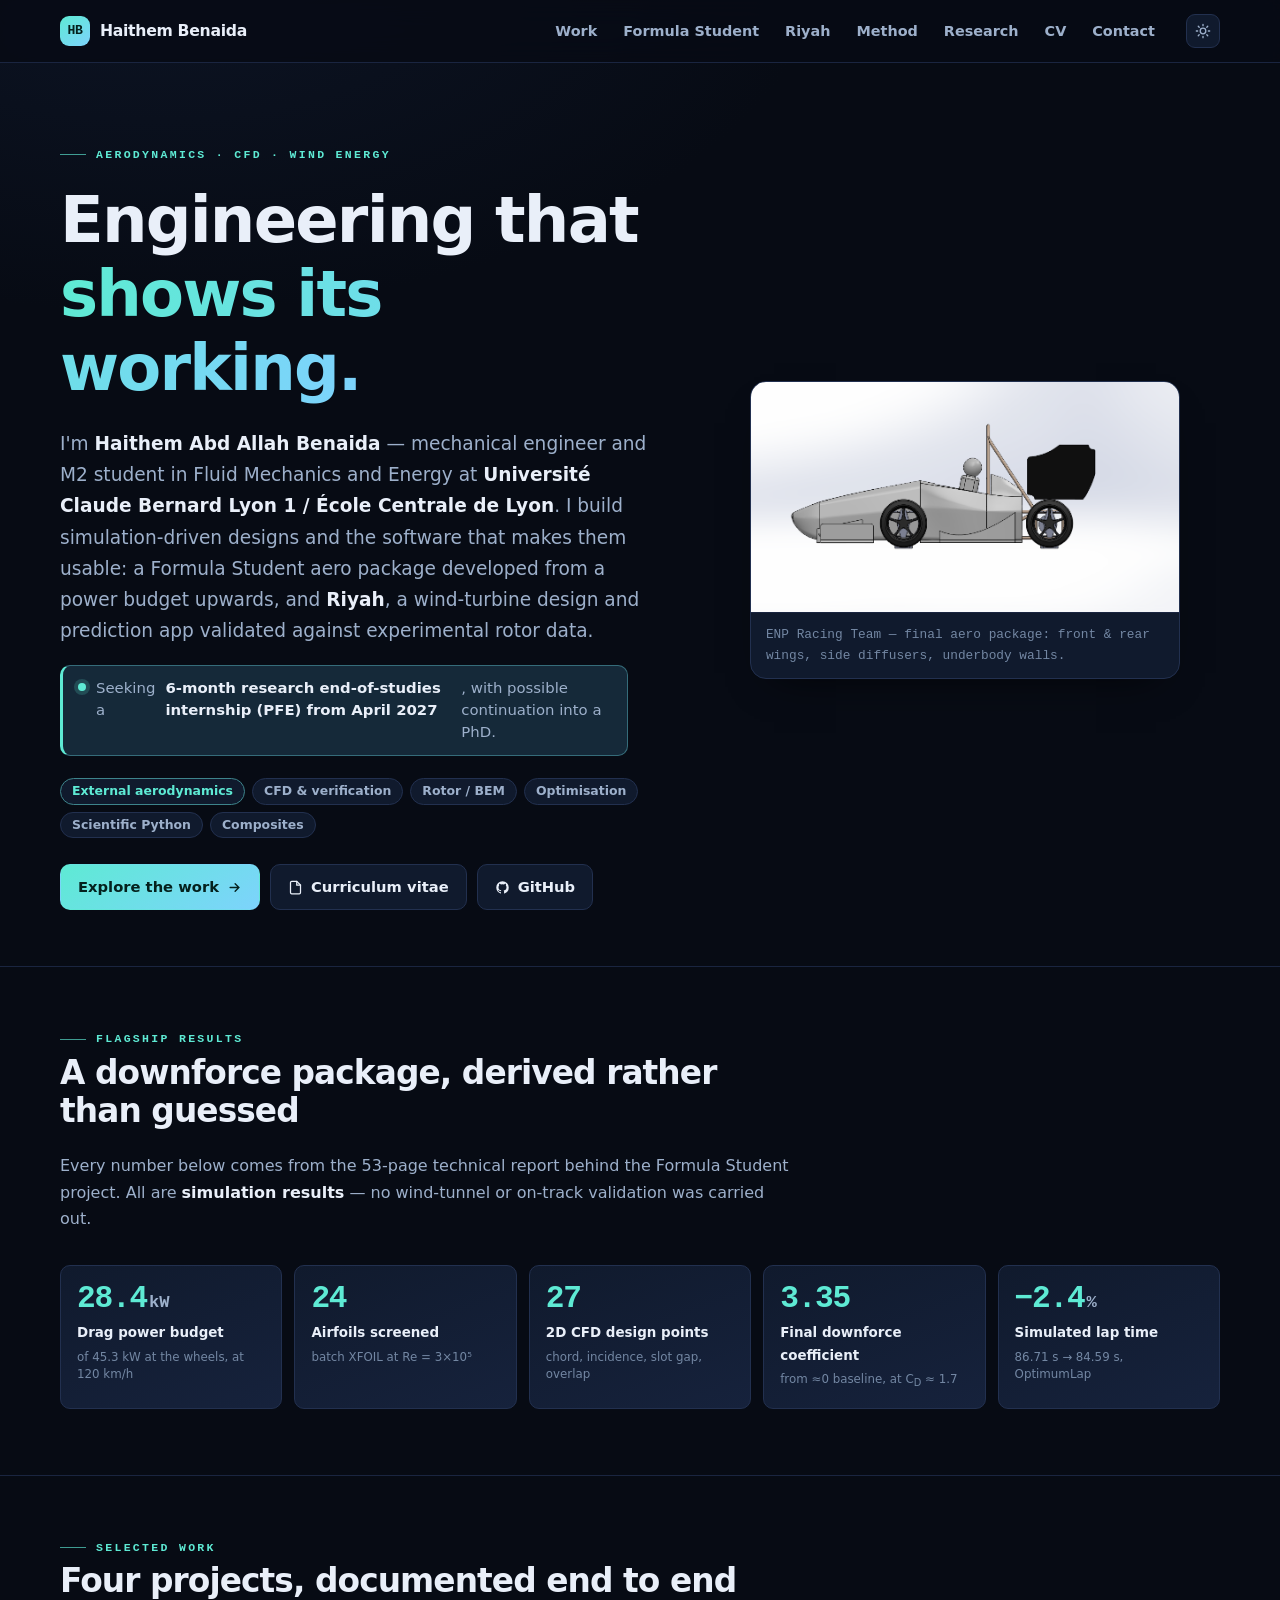
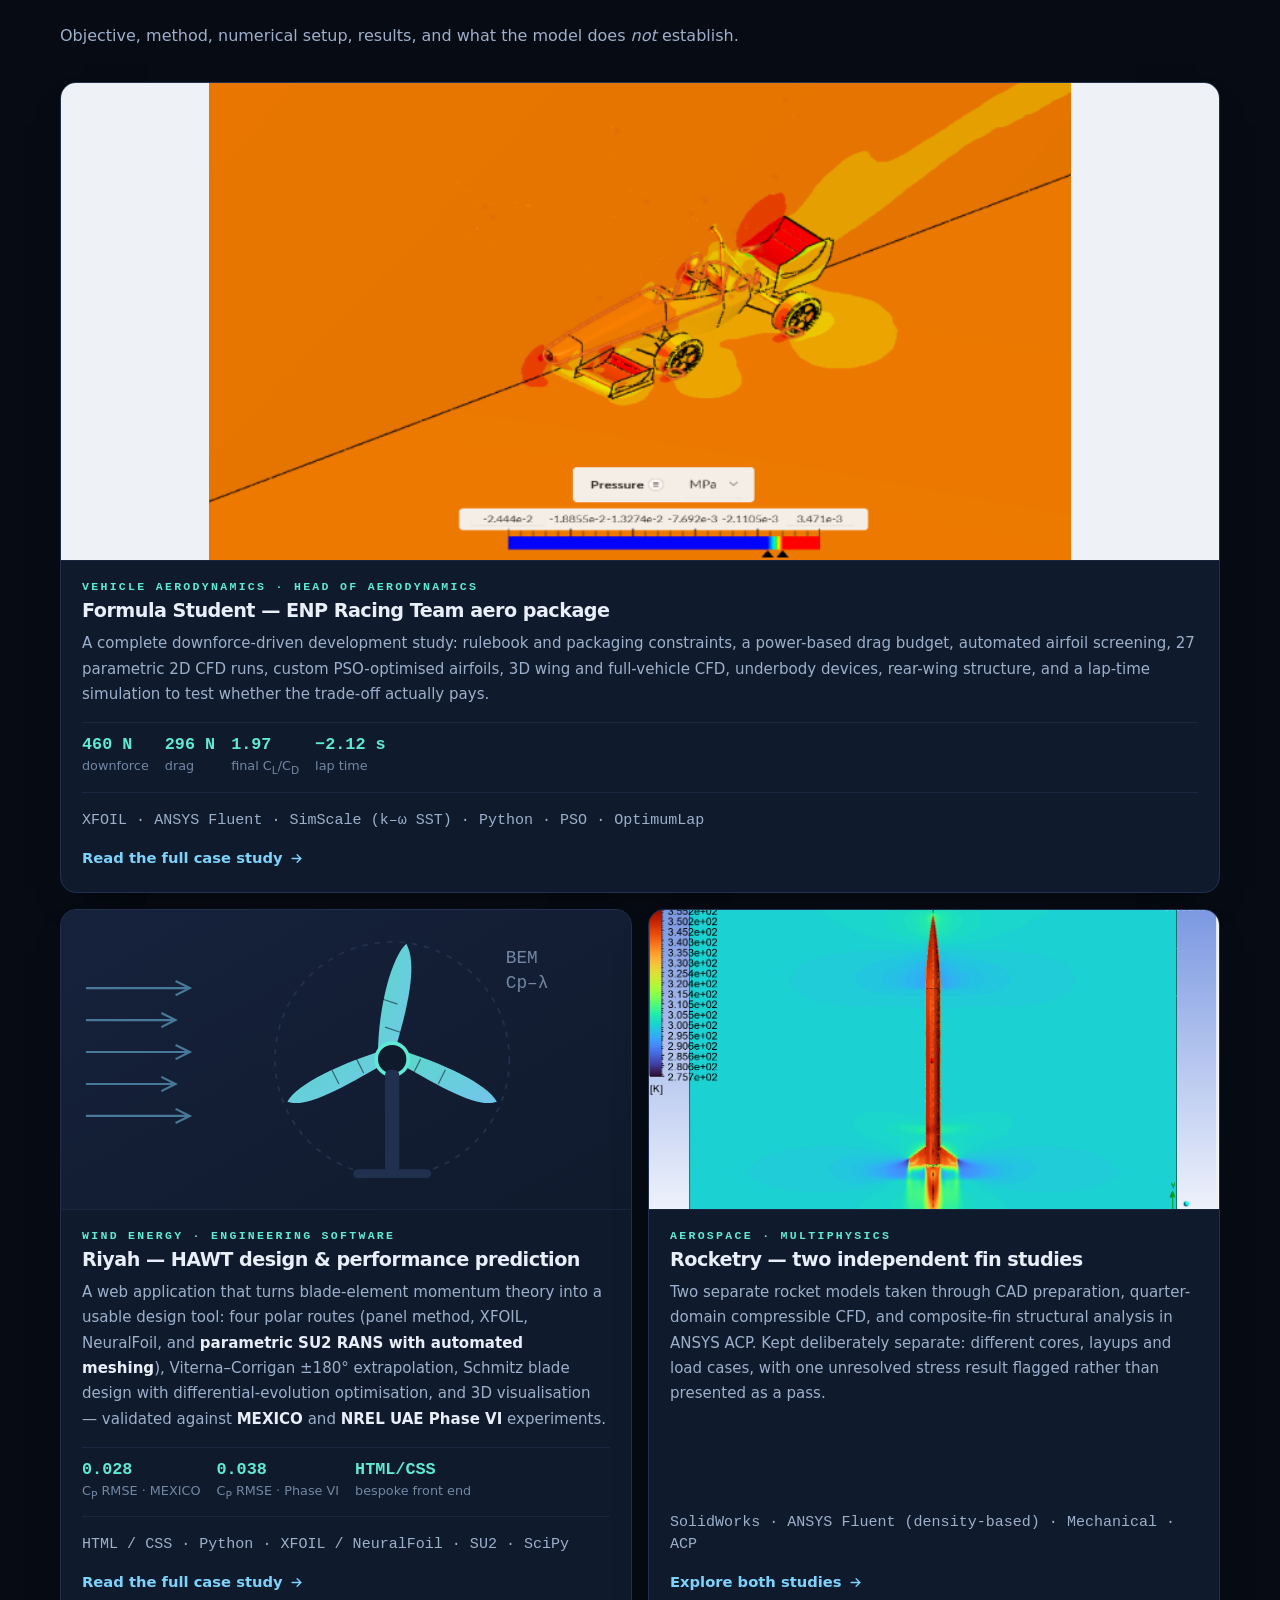
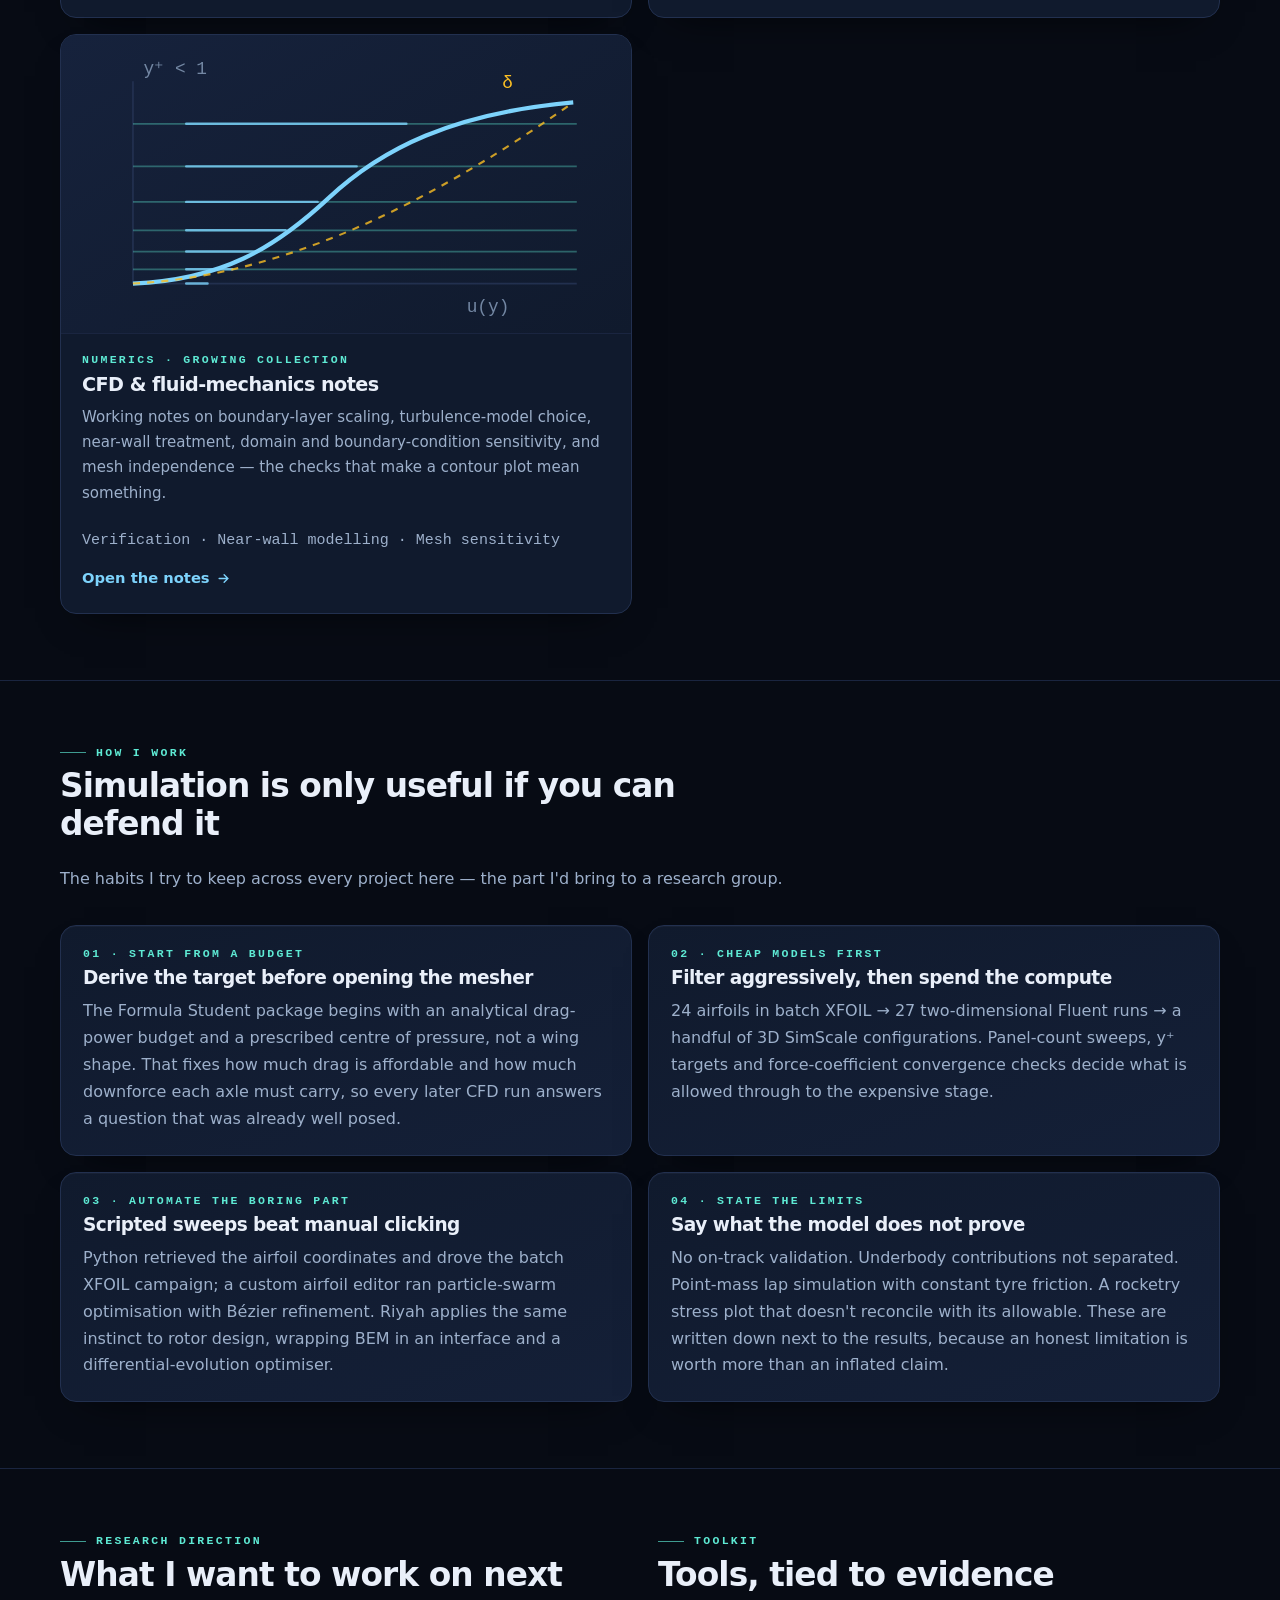
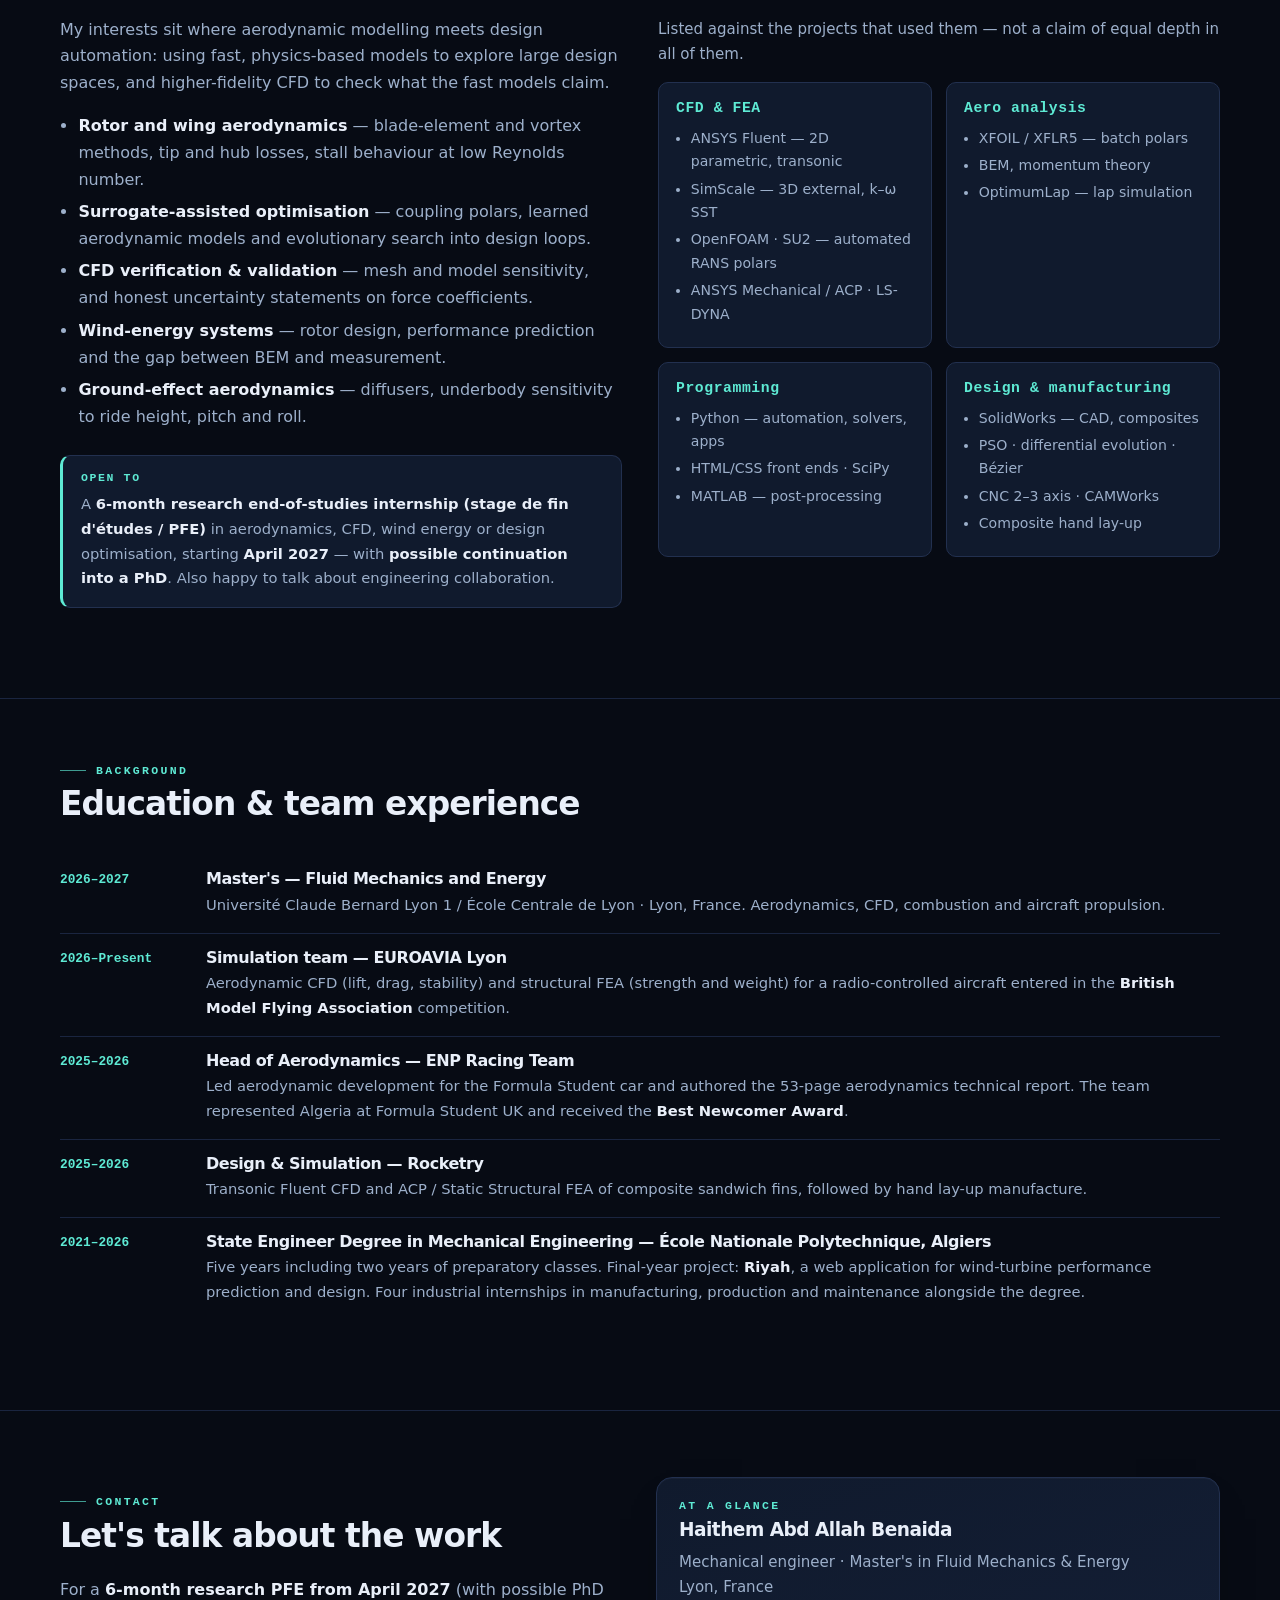
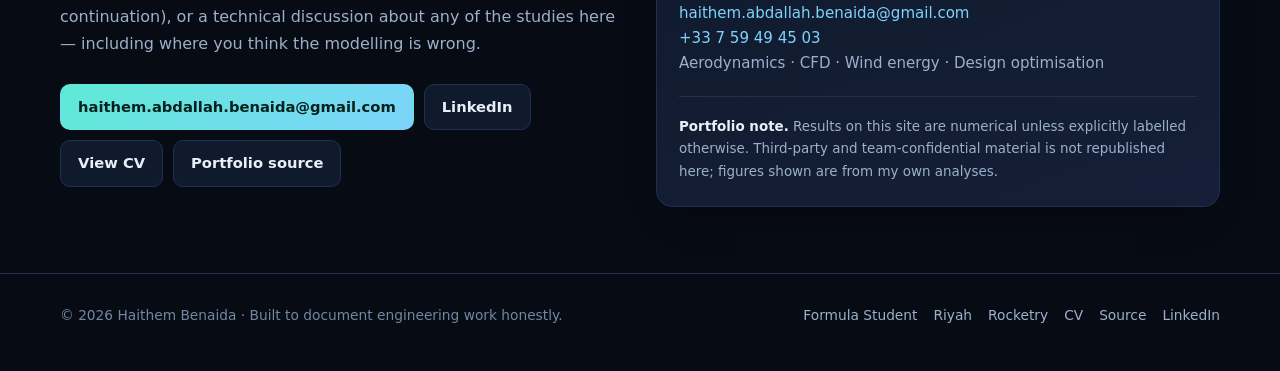
==== commit fac77ba4: "Replace Streamlit with the HTML/CSS front end across the site Riyah was converted from a Streamlit p" ====
--- a/index.html
+++ b/index.html
@@ -194,7 +194,7 @@
             <div class="eyebrow no-rule">Wind energy · Engineering software</div>
             <h3>Riyah — HAWT design &amp; performance prediction</h3>
             <p>
-              A Streamlit application that turns blade-element momentum theory into a usable design tool:
+              A web application that turns blade-element momentum theory into a usable design tool:
               four polar routes (panel method, XFOIL, NeuralFoil, and <strong>parametric SU2 RANS
               with automated meshing</strong>), Viterna–Corrigan ±180° extrapolation, Schmitz blade
               design with differential-evolution optimisation, and 3D visualisation — validated
@@ -203,9 +203,9 @@
             <div class="stat-row">
               <div><b>0.028</b>C<sub>P</sub> RMSE · MEXICO</div>
               <div><b>0.038</b>C<sub>P</sub> RMSE · Phase VI</div>
-              <div><b>Deployed</b>Streamlit Cloud</div>
+              <div><b>HTML/CSS</b>bespoke front end</div>
             </div>
-            <p class="project-tags">Python · Streamlit · XFOIL / NeuralFoil · SU2 · SciPy · Plotly</p>
+            <p class="project-tags">HTML / CSS · Python · XFOIL / NeuralFoil · SU2 · SciPy</p>
             <a class="project-link" href="projects/riyah.html">Read the full case study
               <svg width="15" height="15" viewBox="0 0 24 24" fill="none" stroke="currentColor" stroke-width="2.2" stroke-linecap="round"><path d="M5 12h14M13 6l6 6-6 6"/></svg>
             </a>
@@ -377,7 +377,7 @@
               <h3>Programming</h3>
               <ul>
                 <li>Python — automation, solvers, apps</li>
-                <li>Streamlit, Plotly, SciPy</li>
+                <li>HTML/CSS front ends · SciPy</li>
                 <li>MATLAB — post-processing</li>
               </ul>
             </div>
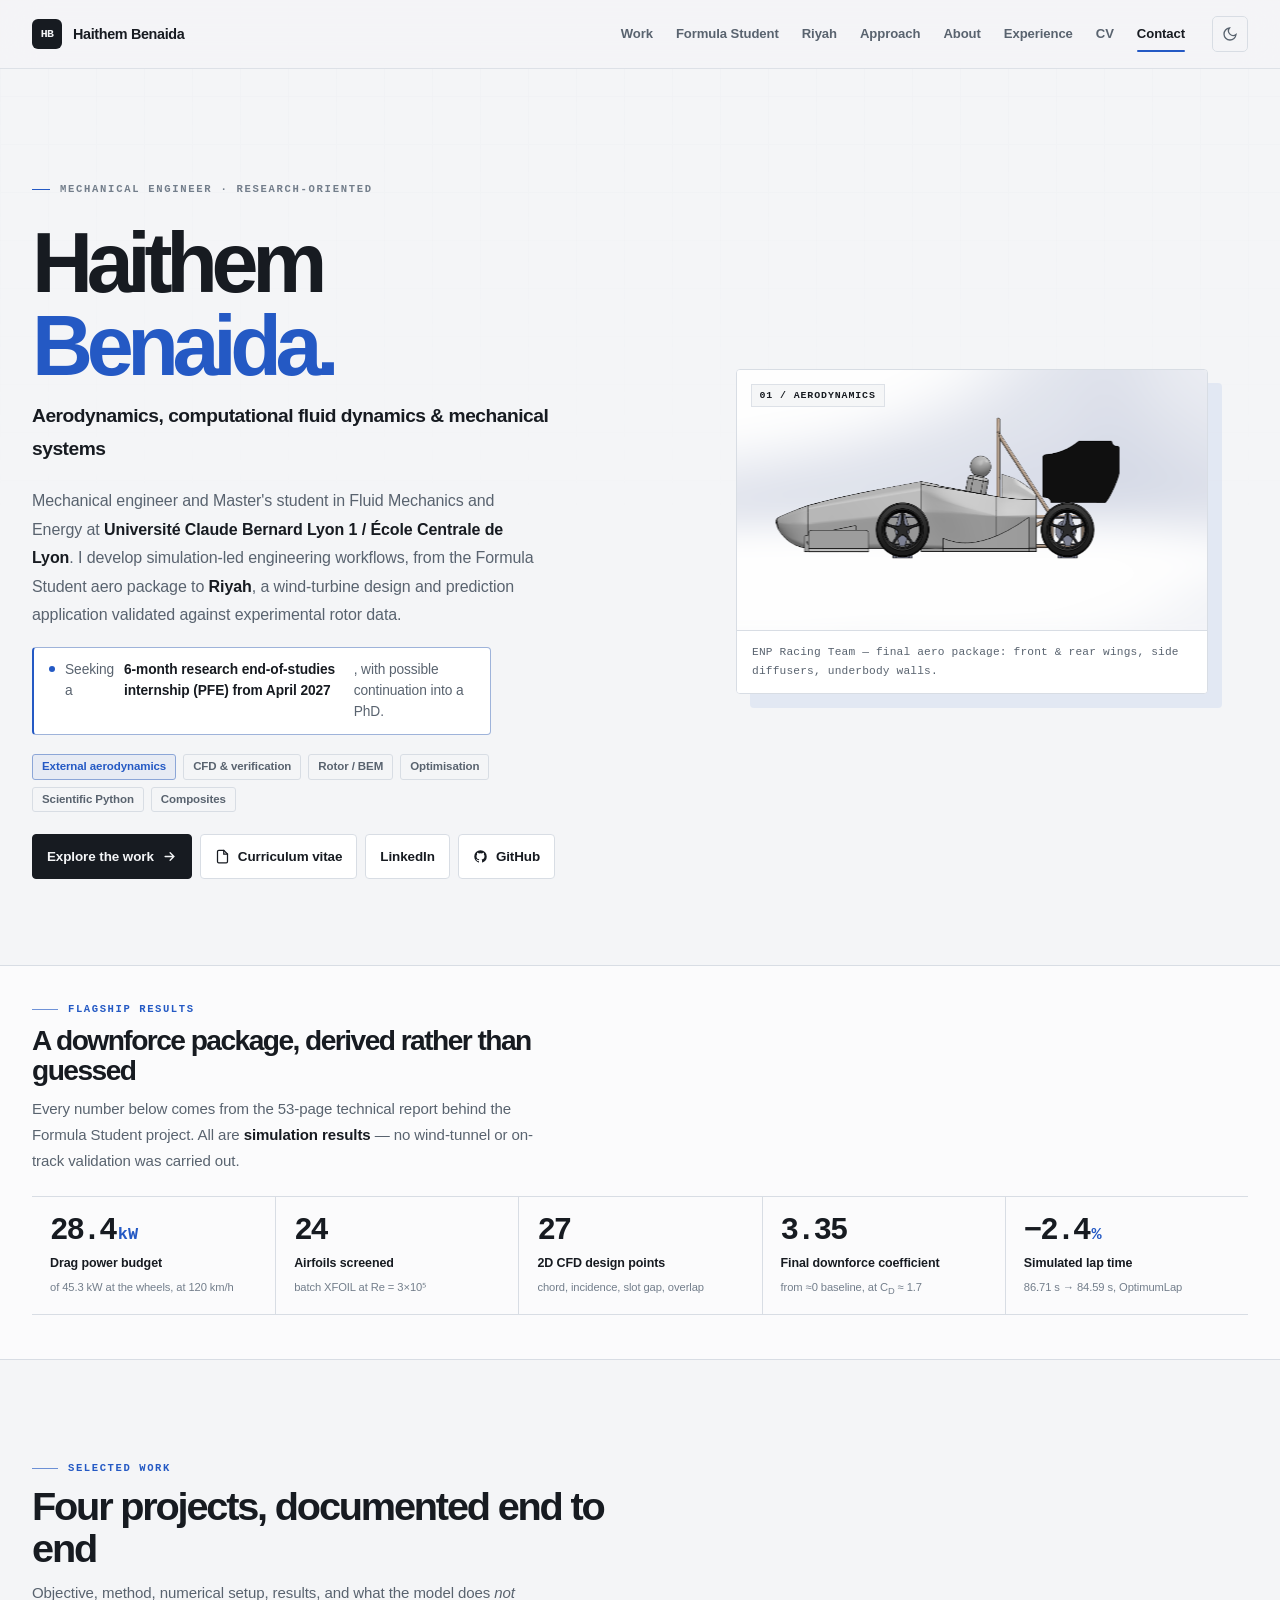
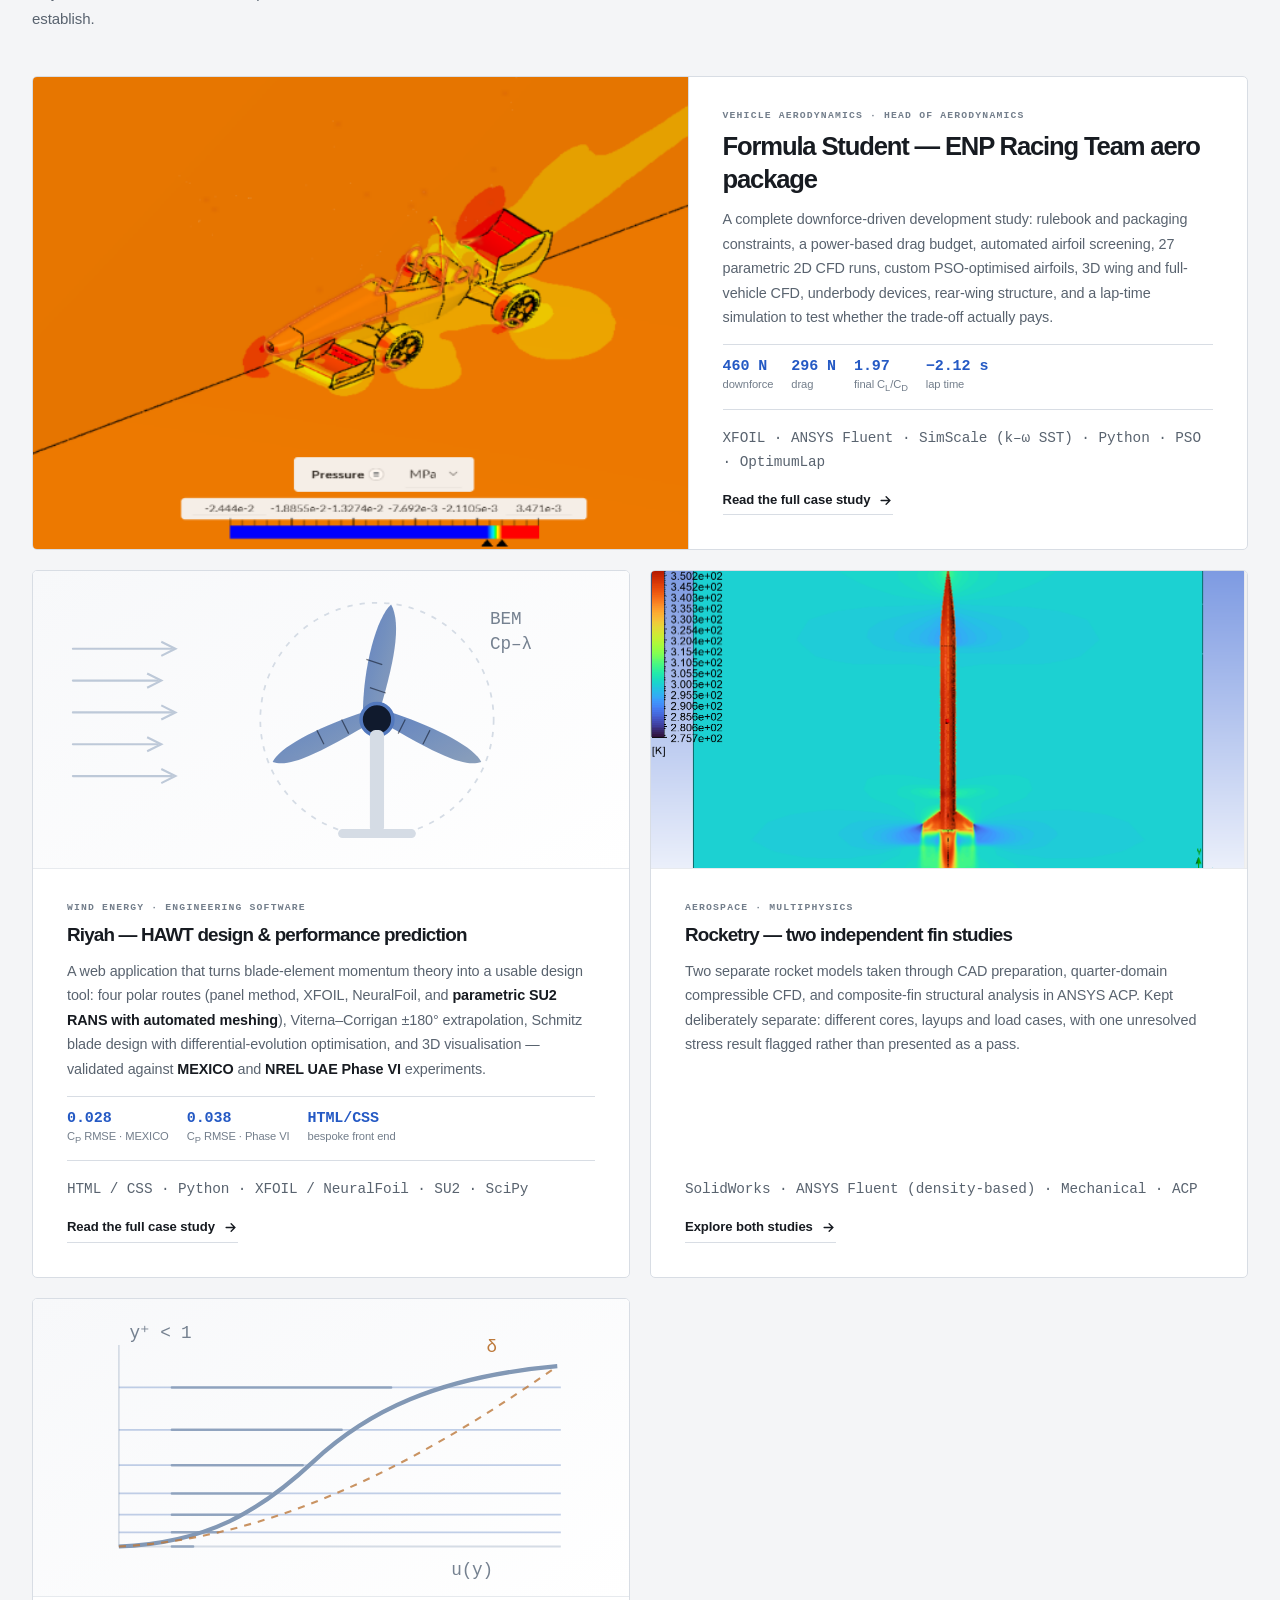
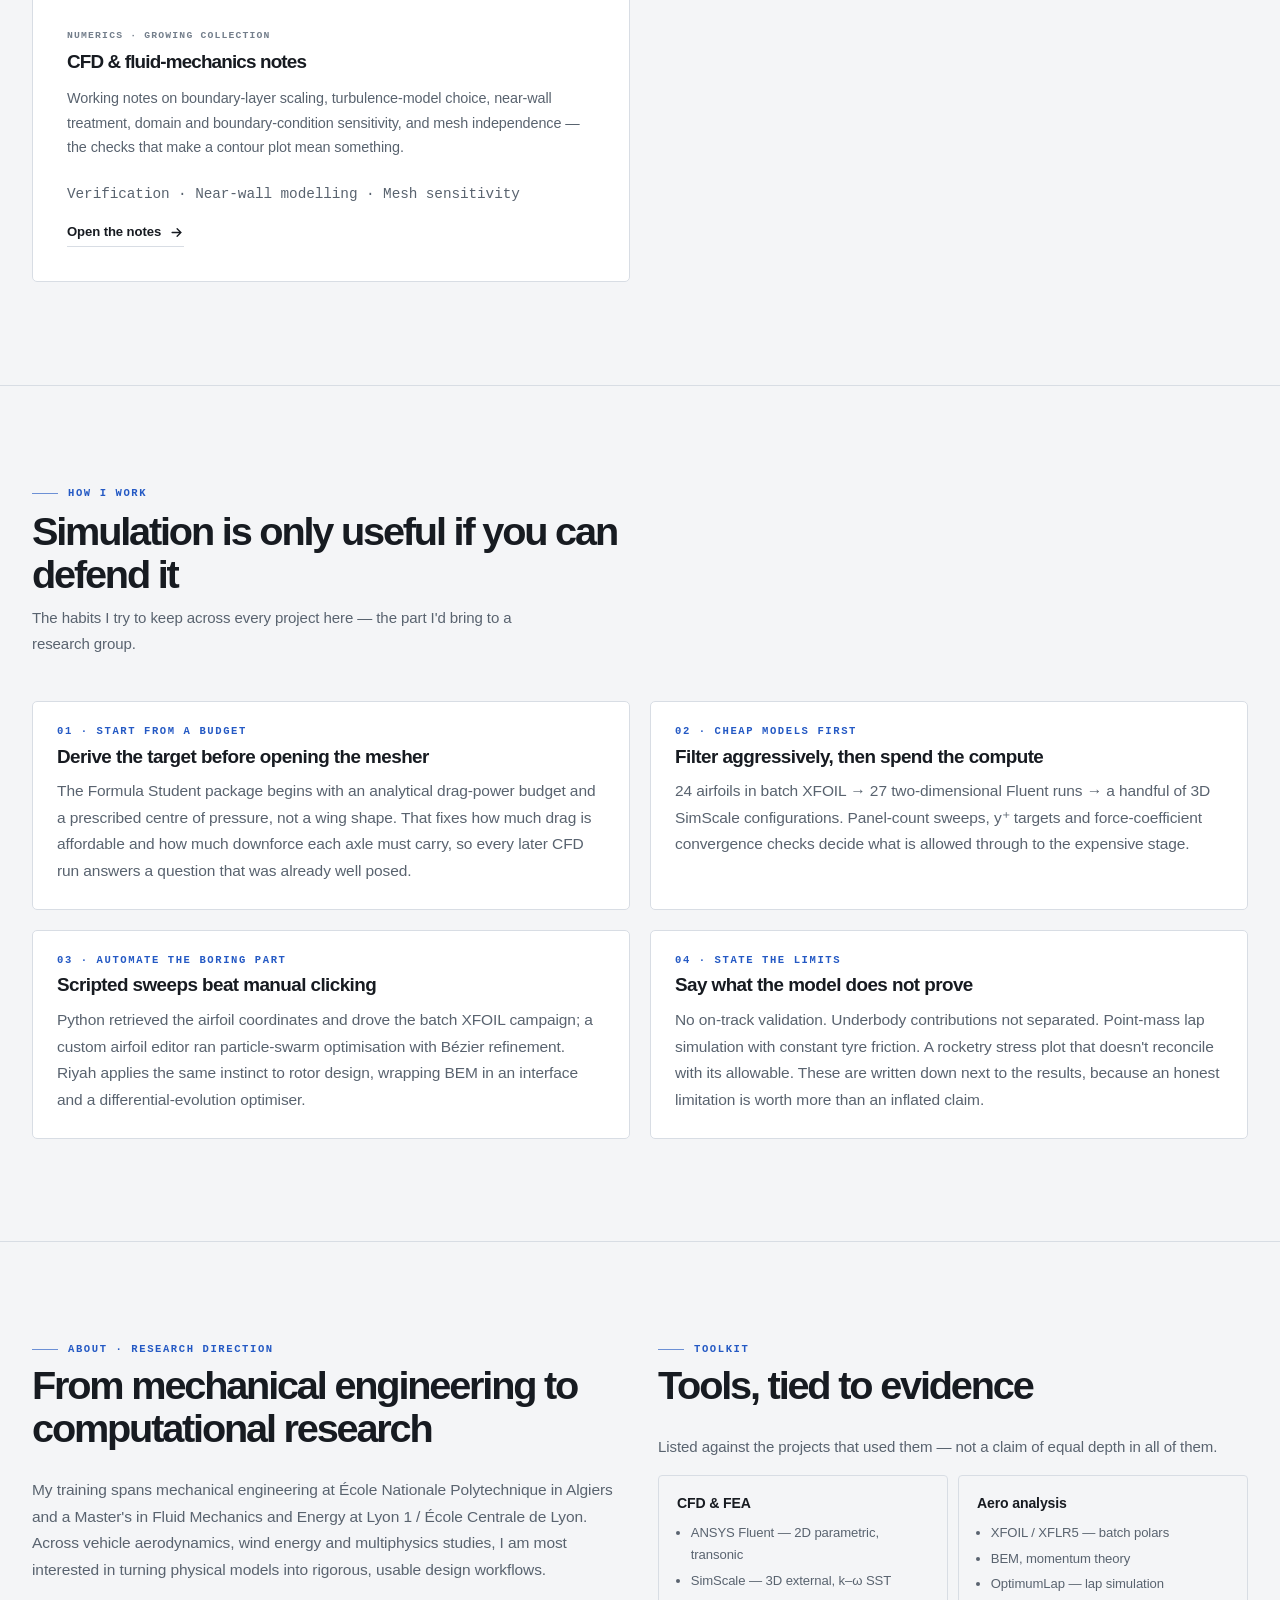
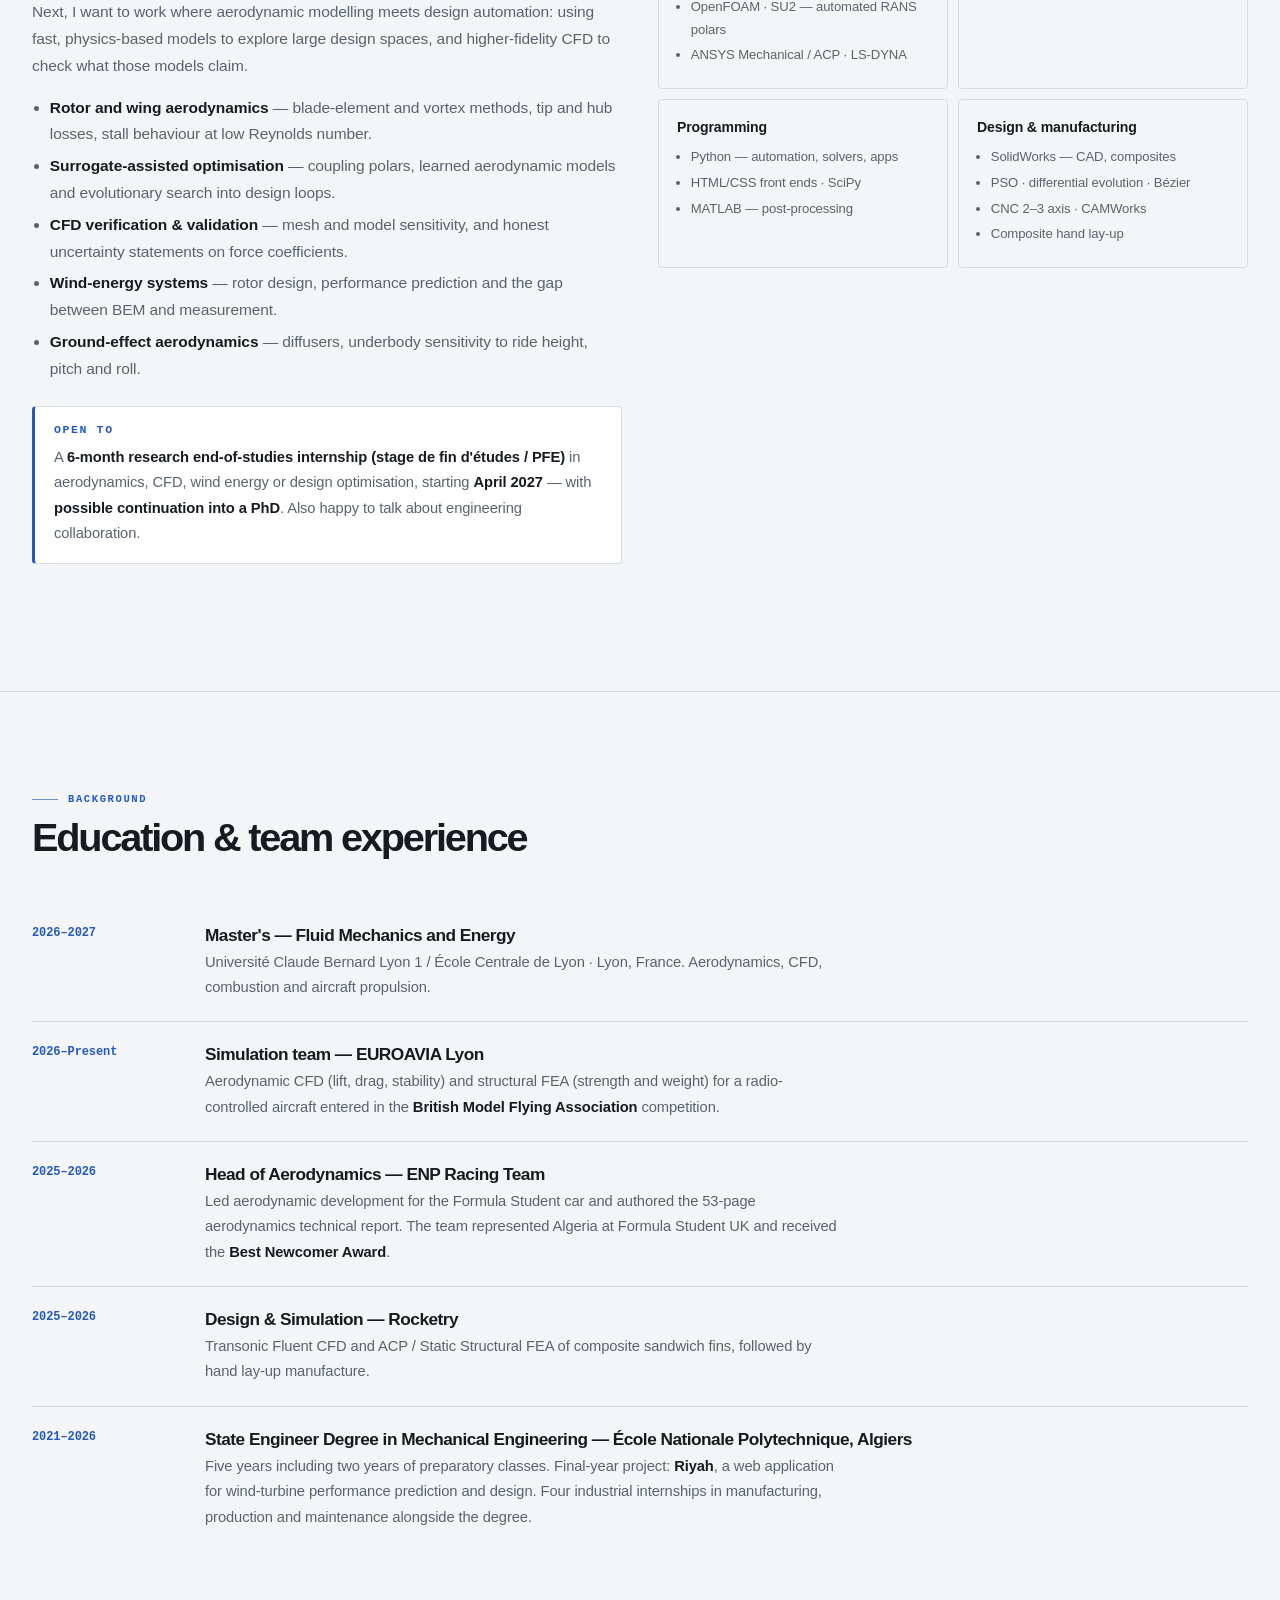
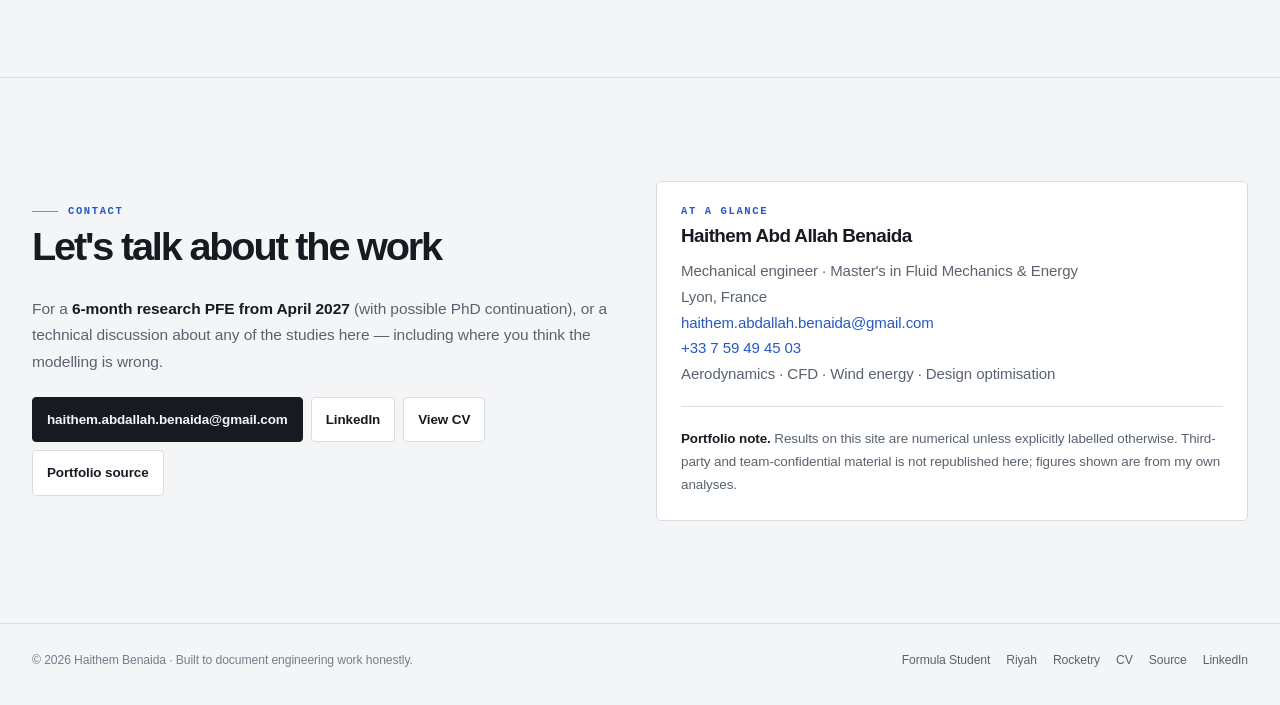
==== commit 055d4475: "Redesign portfolio with an editorial engineering system Replace the template-like dark card treatmen" ====
--- a/index.html
+++ b/index.html
@@ -1,5 +1,5 @@
 <!doctype html>
-<html lang="en" data-theme="dark">
+<html lang="en" data-theme="light">
 <head>
 <meta charset="utf-8">
 <meta name="viewport" content="width=device-width, initial-scale=1">
@@ -11,7 +11,7 @@
 <meta property="og:type" content="website">
 <meta property="og:image" content="assets/formula-student/underbody-devices.png">
 <link rel="stylesheet" href="assets/css/site.css">
-<link rel="icon" href="data:image/svg+xml,<svg xmlns='http://www.w3.org/2000/svg' viewBox='0 0 32 32'><rect width='32' height='32' rx='8' fill='%235eead4'/><text x='16' y='22' font-family='monospace' font-size='16' font-weight='bold' text-anchor='middle' fill='%2304211d'>HB</text></svg>">
+<link rel="icon" href="data:image/svg+xml,<svg xmlns='http://www.w3.org/2000/svg' viewBox='0 0 32 32'><rect width='32' height='32' rx='8' fill='%232459c4'/><text x='16' y='22' font-family='monospace' font-size='16' font-weight='bold' text-anchor='middle' fill='%23ffffff'>HB</text></svg>">
 </head>
 <body>
 <a class="skip" href="#main">Skip to content</a>
@@ -23,8 +23,9 @@
       <a href="#work">Work</a>
       <a href="projects/formula-student.html">Formula Student</a>
       <a href="projects/riyah.html">Riyah</a>
-      <a href="#method">Method</a>
-      <a href="#research">Research</a>
+      <a href="#method">Approach</a>
+      <a href="#research">About</a>
+      <a href="#background">Experience</a>
       <a href="cv.html">CV</a>
       <a href="#contact">Contact</a>
     </div>
@@ -38,14 +39,15 @@
 <header class="hero">
   <div class="wrap hero-grid">
     <div>
-      <div class="eyebrow">Aerodynamics · CFD · Wind energy</div>
-      <h1>Engineering that<br><span class="grad">shows its working.</span></h1>
+      <div class="eyebrow">Mechanical engineer · Research-oriented</div>
+      <h1>Haithem<br><span class="grad">Benaida.</span></h1>
+      <p class="hero-role">Aerodynamics, computational fluid dynamics &amp; mechanical systems</p>
       <p class="lede">
-        I'm <strong>Haithem Abd Allah Benaida</strong> — mechanical engineer and M2 student in Fluid
-        Mechanics and Energy at <strong>Université Claude Bernard Lyon&nbsp;1 / École Centrale de
-        Lyon</strong>. I build simulation-driven designs and the software that makes them usable: a
-        Formula Student aero package developed from a power budget upwards, and <strong>Riyah</strong>,
-        a wind-turbine design and prediction app validated against experimental rotor data.
+        Mechanical engineer and Master's student in Fluid Mechanics and Energy at
+        <strong>Université Claude Bernard Lyon&nbsp;1 / École Centrale de Lyon</strong>. I develop
+        simulation-led engineering workflows, from the Formula Student aero package to
+        <strong>Riyah</strong>, a wind-turbine design and prediction application validated against
+        experimental rotor data.
       </p>
       <p class="availability">
         <span class="dot"></span>
@@ -69,6 +71,7 @@
           <svg viewBox="0 0 24 24" fill="none" stroke="currentColor" stroke-width="2" stroke-linecap="round"><path d="M14 2H6a2 2 0 0 0-2 2v16a2 2 0 0 0 2 2h12a2 2 0 0 0 2-2V8z"/><path d="M14 2v6h6"/></svg>
           Curriculum vitae
         </a>
+        <a class="btn" href="https://www.linkedin.com/in/haithembenaida" rel="noopener">LinkedIn</a>
         <a class="btn" href="https://github.com/abdoubunaido-maker" rel="noopener">
           <svg viewBox="0 0 24 24" fill="currentColor"><path d="M12 2A10 10 0 0 0 2 12c0 4.42 2.87 8.17 6.84 9.5.5.08.66-.23.66-.5v-1.7c-2.78.6-3.37-1.34-3.37-1.34-.45-1.16-1.1-1.47-1.1-1.47-.91-.62.07-.6.07-.6 1 .07 1.53 1.03 1.53 1.03.87 1.52 2.34 1.07 2.91.83.09-.65.35-1.09.63-1.34-2.22-.25-4.55-1.11-4.55-4.94 0-1.1.39-1.99 1.03-2.69-.1-.25-.45-1.27.1-2.65 0 0 .84-.27 2.75 1.02a9.6 9.6 0 0 1 5 0c1.91-1.29 2.75-1.02 2.75-1.02.55 1.38.2 2.4.1 2.65.64.7 1.03 1.59 1.03 2.69 0 3.84-2.34 4.69-4.57 4.94.36.31.68.92.68 1.85v2.74c0 .27.16.59.67.5A10 10 0 0 0 22 12A10 10 0 0 0 12 2z"/></svg>
           GitHub
@@ -76,7 +79,7 @@
       </div>
     </div>
     <figure class="hero-figure">
-      <img src="assets/formula-student/underbody-devices.png" alt="Side view of the ENP Racing Team Formula Student car CAD, showing the front wing, rear wing on swan-neck mounts, side diffusers and underbody walls." width="967" height="519">
+      <img src="assets/formula-student/underbody-devices.png" alt="Side view of the ENP Racing Team Formula Student car CAD, showing the front wing, rear wing on swan-neck mounts, side diffusers and underbody walls." width="967" height="519" loading="eager" decoding="async" fetchpriority="high">
       <figcaption>ENP Racing Team — final aero package: front &amp; rear wings, side diffusers, underbody walls.</figcaption>
     </figure>
   </div>
@@ -138,7 +141,7 @@
 
         <article class="project featured">
           <div class="project-thumb contain">
-            <img src="assets/formula-student/car-wings-pressure-3d.png" alt="Three-dimensional static-pressure contours around the Formula Student car with front and rear wings fitted.">
+            <img src="assets/formula-student/car-wings-pressure-3d.png" alt="Three-dimensional static-pressure contours around the Formula Student car with front and rear wings fitted." loading="lazy" decoding="async">
           </div>
           <div class="project-body">
             <div class="eyebrow no-rule">Vehicle aerodynamics · Head of Aerodynamics</div>
@@ -167,14 +170,14 @@
             <svg viewBox="0 0 320 168" width="100%" height="100%" role="img" aria-label="Schematic of a horizontal-axis wind turbine rotor with blade elements and an incoming velocity profile.">
               <defs>
                 <linearGradient id="bladeGrad" x1="0" y1="0" x2="1" y2="1">
-                  <stop offset="0" stop-color="#5eead4"/><stop offset="1" stop-color="#7dd3fc"/>
+                  <stop offset="0" stop-color="#5278bd"/><stop offset="1" stop-color="#8298b5"/>
                 </linearGradient>
               </defs>
-              <g stroke="#7dd3fc" stroke-width="1.2" opacity=".5">
+              <g stroke="#8298b5" stroke-width="1.2" opacity=".5">
                 <path d="M14 44h56M14 62h48M14 80h56M14 98h48M14 116h56" stroke-linecap="round"/>
                 <path d="M64 40l8 4-8 4M56 58l8 4-8 4M64 76l8 4-8 4M56 94l8 4-8 4M64 112l8 4-8 4" fill="none"/>
               </g>
-              <circle cx="186" cy="84" r="66" fill="none" stroke="#22304f" stroke-width="1" stroke-dasharray="3 4"/>
+              <circle cx="186" cy="84" r="66" fill="none" stroke="#d5dce5" stroke-width="1" stroke-dasharray="3 4"/>
               <g fill="url(#bladeGrad)" opacity=".92">
                 <path d="M186 84 C196 52 200 30 194 19 C186 26 178 54 178 82 Z"/>
                 <path d="M186 84 C214 100 234 112 245 108 C240 98 214 86 188 78 Z"/>
@@ -183,11 +186,11 @@
               <g stroke="#0b1120" stroke-width=".7" opacity=".55">
                 <path d="M182 66l9 3M180 50l9 3M198 92l4-8M212 98l4-8M170 92l-4-8M156 98l-4-8"/>
               </g>
-              <circle cx="186" cy="84" r="9" fill="#101a2d" stroke="#5eead4" stroke-width="2"/>
-              <rect x="182" y="90" width="8" height="58" rx="3" fill="#22304f"/>
-              <rect x="164" y="146" width="44" height="5" rx="2.5" fill="#22304f"/>
-              <text x="250" y="30" font-family="monospace" font-size="10" fill="#7387a3">BEM</text>
-              <text x="250" y="44" font-family="monospace" font-size="10" fill="#7387a3">Cp–λ</text>
+              <circle cx="186" cy="84" r="9" fill="#101a2d" stroke="#5278bd" stroke-width="2"/>
+              <rect x="182" y="90" width="8" height="58" rx="3" fill="#d5dce5"/>
+              <rect x="164" y="146" width="44" height="5" rx="2.5" fill="#d5dce5"/>
+              <text x="250" y="30" font-family="monospace" font-size="10" fill="#758190">BEM</text>
+              <text x="250" y="44" font-family="monospace" font-size="10" fill="#758190">Cp–λ</text>
             </svg>
           </div>
           <div class="project-body">
@@ -214,7 +217,7 @@
 
         <article class="project">
           <div class="project-thumb">
-            <img src="assets/rocketry/study-1/cfd-result-01.png" alt="Compressible external-flow CFD result around a rocket body and fin assembly from Study 1.">
+            <img src="assets/rocketry/study-1/cfd-result-01.png" alt="Compressible external-flow CFD result around a rocket body and fin assembly from Study 1." loading="lazy" decoding="async">
           </div>
           <div class="project-body">
             <div class="eyebrow no-rule">Aerospace · Multiphysics</div>
@@ -235,20 +238,20 @@
         <article class="project">
           <div class="project-thumb" style="display:grid;place-items:center;background:linear-gradient(150deg,var(--panel-2),var(--panel));">
             <svg viewBox="0 0 320 168" width="100%" height="100%" role="img" aria-label="Schematic of a boundary-layer velocity profile with near-wall mesh refinement.">
-              <g stroke="#22304f" stroke-width="1">
+              <g stroke="#d5dce5" stroke-width="1">
                 <path d="M40 140h250M40 140V26"/>
               </g>
-              <g stroke="#5eead4" stroke-width="1" opacity=".35">
+              <g stroke="#5278bd" stroke-width="1" opacity=".35">
                 <path d="M40 132h250M40 122h250M40 110h250M40 94h250M40 74h250M40 50h250"/>
               </g>
-              <path d="M40 140 C90 138 120 120 150 92 C180 64 220 44 288 38" fill="none" stroke="#7dd3fc" stroke-width="2.4"/>
-              <g stroke="#7dd3fc" stroke-width="1.4" opacity=".8" stroke-linecap="round">
+              <path d="M40 140 C90 138 120 120 150 92 C180 64 220 44 288 38" fill="none" stroke="#8298b5" stroke-width="2.4"/>
+              <g stroke="#8298b5" stroke-width="1.4" opacity=".8" stroke-linecap="round">
                 <path d="M70 140h12M70 132h26M70 122h40M70 110h56M70 94h74M70 74h96M70 50h124"/>
               </g>
-              <path d="M40 140 C120 136 200 100 288 38" fill="none" stroke="#fbbf24" stroke-width="1.2" stroke-dasharray="4 4" opacity=".8"/>
-              <text x="248" y="30" font-family="monospace" font-size="10" fill="#fbbf24">δ</text>
-              <text x="46" y="22" font-family="monospace" font-size="10" fill="#7387a3">y⁺ &lt; 1</text>
-              <text x="228" y="156" font-family="monospace" font-size="10" fill="#7387a3">u(y)</text>
+              <path d="M40 140 C120 136 200 100 288 38" fill="none" stroke="#bd7a3c" stroke-width="1.2" stroke-dasharray="4 4" opacity=".8"/>
+              <text x="248" y="30" font-family="monospace" font-size="10" fill="#bd7a3c">δ</text>
+              <text x="46" y="22" font-family="monospace" font-size="10" fill="#758190">y⁺ &lt; 1</text>
+              <text x="228" y="156" font-family="monospace" font-size="10" fill="#758190">u(y)</text>
             </svg>
           </div>
           <div class="project-body">
@@ -327,12 +330,18 @@
     <div class="wrap">
       <div class="grid-2" style="align-items:start;gap:36px">
         <div>
-          <div class="eyebrow">Research direction</div>
-          <h2 style="margin-top:.55rem">What I want to work on next</h2>
+          <div class="eyebrow">About · Research direction</div>
+          <h2 style="margin-top:.55rem">From mechanical engineering to computational research</h2>
           <p class="muted">
-            My interests sit where aerodynamic modelling meets design automation: using fast,
+            My training spans mechanical engineering at École Nationale Polytechnique in Algiers
+            and a Master's in Fluid Mechanics and Energy at Lyon 1 / École Centrale de Lyon. Across
+            vehicle aerodynamics, wind energy and multiphysics studies, I am most interested in
+            turning physical models into rigorous, usable design workflows.
+          </p>
+          <p class="muted">
+            Next, I want to work where aerodynamic modelling meets design automation: using fast,
             physics-based models to explore large design spaces, and higher-fidelity CFD to check
-            what the fast models claim.
+            what those models claim.
           </p>
           <ul class="muted">
             <li><strong>Rotor and wing aerodynamics</strong> — blade-element and vortex methods, tip and hub losses, stall behaviour at low Reynolds number.</li>
--- a/assets/css/site.css
+++ b/assets/css/site.css
@@ -604,3 +604,297 @@
   .figure-media { cursor: default; }
   @page { margin: 14mm; }
 }
+
+/* ========================================================================
+   2026 editorial engineering system — quiet surfaces, precise hierarchy
+   ======================================================================== */
+:root {
+  color-scheme: light;
+  --bg: #f4f5f7;
+  --bg-grad: #e9edf2;
+  --panel: #fff;
+  --panel-2: #f7f8fa;
+  --line: #d8dde4;
+  --line-soft: #e7eaee;
+  --text: #171b21;
+  --muted: #59636f;
+  --muted-2: #737e8b;
+  --accent: #2459c4;
+  --accent-2: #53708d;
+  --accent-ink: #fff;
+  --warn: #a96018;
+  --danger: #b43e52;
+  --good: #287249;
+  --radius: 8px;
+  --radius-sm: 5px;
+  --maxw: 1240px;
+  --shadow: 0 16px 36px -30px rgba(18, 30, 48, .26);
+  --sans: Inter, "Helvetica Neue", Helvetica, Arial, sans-serif;
+  --mono: "SFMono-Regular", Consolas, "Liberation Mono", monospace;
+}
+[data-theme="dark"] {
+  color-scheme: dark;
+  --bg: #101318;
+  --bg-grad: #1a2029;
+  --panel: #171c23;
+  --panel-2: #1d242d;
+  --line: #303944;
+  --line-soft: #262d36;
+  --text: #edf0f3;
+  --muted: #abb4bf;
+  --muted-2: #858f9b;
+  --accent: #87aefb;
+  --accent-2: #a3b6ce;
+  --accent-ink: #101318;
+  --warn: #e9ae60;
+  --danger: #f28b9b;
+  --good: #70c795;
+  --shadow: 0 18px 42px -30px rgba(0, 0, 0, .72);
+}
+html { scroll-padding-top: 92px; }
+body {
+  background: var(--bg);
+  color: var(--text);
+  font-size: 15.5px;
+  line-height: 1.72;
+  letter-spacing: -.006em;
+}
+body::before {
+  content: "";
+  position: fixed;
+  z-index: -1;
+  inset: 0 0 auto;
+  height: 640px;
+  pointer-events: none;
+  background-image: linear-gradient(to right, color-mix(in srgb, var(--line) 27%, transparent) 1px, transparent 1px), linear-gradient(to bottom, color-mix(in srgb, var(--line) 27%, transparent) 1px, transparent 1px);
+  background-size: 48px 48px;
+  mask-image: linear-gradient(to bottom, #000 0%, transparent 82%);
+  opacity: .34;
+}
+.wrap { width: min(var(--maxw), calc(100% - 64px)); }
+h1, h2, h3, h4 { color: var(--text); letter-spacing: -.04em; font-weight: 650; }
+h1 { font-size: clamp(3rem, 6.6vw, 5.4rem); line-height: .98; letter-spacing: -.075em; }
+h2 { font-size: clamp(1.8rem, 3.1vw, 2.6rem); line-height: 1.08; letter-spacing: -.055em; }
+h3 { font-size: 1.18rem; line-height: 1.28; letter-spacing: -.03em; }
+a { color: var(--accent); }
+::selection { color: var(--accent-ink); background: var(--accent); }
+
+/* Navigation: compact, editorial, with an active rail for in-page sections */
+.nav {
+  background: color-mix(in srgb, var(--bg) 91%, transparent);
+  border-bottom: 1px solid color-mix(in srgb, var(--line) 82%, transparent);
+  backdrop-filter: blur(18px) saturate(130%);
+}
+.nav-in { min-height: 68px; gap: 17px; }
+.brand { font-size: .9rem; letter-spacing: -.025em; gap: 11px; color: var(--text); }
+.brand-mark {
+  width: 30px; height: 30px; border-radius: 6px;
+  background: var(--text); color: var(--bg);
+  font-size: .72rem; letter-spacing: -.06em;
+}
+.nav-links { gap: 3px; }
+.nav-links a {
+  position: relative;
+  color: var(--muted); font-size: .82rem; font-weight: 560;
+  padding: 9px 10px; border-radius: 4px; transition: color .18s ease, background .18s ease;
+}
+.nav-links a:hover { color: var(--text); background: color-mix(in srgb, var(--line) 44%, transparent); }
+.nav-links a[aria-current="page"], .nav-links a.is-active { color: var(--text); background: transparent; }
+.nav-links a.is-active::after, .nav-links a[aria-current="page"]::after {
+  content: ""; height: 2px; position: absolute; bottom: 2px; left: 10px; right: 10px;
+  background: var(--accent); border-radius: 2px;
+}
+.icon-btn { width: 36px; height: 36px; border-radius: 5px; background: transparent; border-color: var(--line); color: var(--muted); }
+.icon-btn:hover { border-color: var(--accent); color: var(--accent); background: var(--panel); }
+
+/* Editorial home hero with a real project image as the visual anchor */
+.hero { padding: clamp(62px, 9vw, 116px) 0 clamp(54px, 7vw, 86px); }
+.hero-grid { grid-template-columns: minmax(0, 1.02fr) minmax(360px, .98fr); gap: clamp(48px, 7vw, 96px); align-items: center; }
+.hero .eyebrow { font-size: .66rem; letter-spacing: .16em; color: var(--muted-2); }
+.hero .eyebrow::before { width: 18px; background: var(--accent); opacity: 1; }
+.hero h1 { margin: 27px 0 12px; }
+.hero h1 .grad { color: var(--accent); background: none; -webkit-text-fill-color: currentColor; }
+.hero-role { margin: 0 0 22px; color: var(--text); font-size: clamp(1rem, 1.55vw, 1.2rem); font-weight: 560; letter-spacing: -.025em; }
+.lede { max-width: 58ch; color: var(--muted); font-size: 1rem; line-height: 1.78; }
+.availability { border-radius: 4px; border-width: 1px; border-left-width: 2px; background: var(--panel); padding: 12px 15px; font-size: .86rem; }
+.availability .dot { width: 6px; height: 6px; box-shadow: none; }
+.hero-figure {
+  position: relative; border-radius: 4px; border: 1px solid var(--line);
+  background: var(--panel); box-shadow: 14px 14px 0 color-mix(in srgb, var(--accent) 8%, transparent);
+}
+.hero-figure::before {
+  content: "01 / AERODYNAMICS"; position: absolute; z-index: 1; top: 14px; left: 14px;
+  padding: 6px 8px; color: var(--text); background: color-mix(in srgb, var(--bg) 90%, transparent);
+  border: 1px solid color-mix(in srgb, var(--line) 80%, transparent);
+  font: 600 .62rem/1 var(--mono); letter-spacing: .09em;
+}
+.hero-figure img { width: 100%; min-height: 260px; object-fit: cover; background: var(--panel-2); }
+.hero-figure figcaption { border-top: 1px solid var(--line); padding: 12px 15px; font-size: .7rem; letter-spacing: .015em; color: var(--muted); background: var(--panel); }
+.chips { gap: 7px; margin-top: 1.2rem; }
+.chip { border-radius: 3px; padding: 6px 9px; border-color: var(--line); background: transparent; color: var(--muted); font-size: .72rem; }
+.chip-accent { color: var(--accent); border-color: color-mix(in srgb, var(--accent) 42%, var(--line)); background: color-mix(in srgb, var(--accent) 6%, transparent); }
+.btn-row { gap: 8px; margin-top: 1.35rem; }
+.btn { border-radius: 4px; padding: 10px 14px; font-size: .84rem; font-weight: 600; background: var(--panel); transition: transform .18s ease, color .18s ease, border-color .18s ease, background .18s ease; }
+.btn:hover { transform: translateY(-1px); text-decoration: none; }
+.btn-primary { background: var(--text); color: var(--bg); border-color: var(--text); }
+.btn-primary:hover { color: var(--bg); filter: none; background: color-mix(in srgb, var(--text) 84%, var(--accent)); }
+
+/* Section rhythm, result strip, and editorial project compositions */
+.section { padding: clamp(58px, 8vw, 104px) 0; border-top: 1px solid var(--line); }
+.section-head { max-width: 68ch; margin-bottom: clamp(25px, 4vw, 44px); }
+.section-head .eyebrow, .eyebrow { font-size: .66rem; letter-spacing: .15em; }
+.section-head h2 { margin-top: .7rem; margin-bottom: .6rem; }
+.section-head p { color: var(--muted); max-width: 62ch; font-size: .94rem; }
+.section[aria-label="Flagship results"] { padding-top: 38px; padding-bottom: 44px; background: color-mix(in srgb, var(--panel) 62%, transparent); }
+.section[aria-label="Flagship results"] .section-head { margin-bottom: 22px; }
+.section[aria-label="Flagship results"] .section-head h2 { font-size: clamp(1.35rem, 2.2vw, 1.8rem); }
+.metrics { grid-template-columns: repeat(5, minmax(0, 1fr)); gap: 0; border-block: 1px solid var(--line); }
+.metric { min-height: 108px; padding: 18px 18px 16px; border: 0; border-radius: 0; background: transparent; box-shadow: none; }
+.metric + .metric { border-left: 1px solid var(--line); }
+.metric-val { color: var(--text); font-size: clamp(1.55rem, 2.4vw, 2.2rem); letter-spacing: -.065em; }
+.metric-val .unit { color: var(--accent); }
+.metric-label { font-size: .78rem; font-weight: 620; }
+.metric-note { font-size: .7rem; color: var(--muted-2); }
+.grid-2 { gap: 20px; }
+.card { border-radius: 5px; padding: 24px; background: var(--panel); box-shadow: none; }
+.card:hover { border-color: color-mix(in srgb, var(--accent) 42%, var(--line)); }
+.project { border-radius: 5px; background: var(--panel); box-shadow: none; }
+.project:hover { border-color: color-mix(in srgb, var(--accent) 55%, var(--line)); transform: translateY(-3px); }
+.project.featured { display: grid; grid-template-columns: minmax(0, 1.08fr) minmax(0, .92fr); grid-column: span 2; }
+.project.featured .project-thumb { height: 100%; min-height: 340px; aspect-ratio: auto; border: 0; border-right: 1px solid var(--line); }
+.project.featured .project-thumb img { object-fit: cover; }
+.project-body { padding: clamp(20px, 3vw, 34px); }
+.project-body h3 { font-size: clamp(1.25rem, 2vw, 1.7rem); letter-spacing: -.045em; margin: .6rem 0 .75rem; }
+.project-body p { font-size: .9rem; line-height: 1.7; }
+.project-body .eyebrow { color: var(--muted-2); font-size: .61rem; letter-spacing: .12em; }
+.project-tags { margin: auto 0 .9rem; color: var(--muted-2); font-size: .69rem; }
+.project-link { color: var(--text); font-size: .82rem; font-weight: 650; gap: 8px; width: fit-content; border-bottom: 1px solid var(--line); padding-bottom: 3px; }
+.project-link:hover { color: var(--accent); border-color: var(--accent); text-decoration: none; }
+.project-link svg { transition: transform .18s ease; }
+.project-link:hover svg { transform: translateX(3px); }
+.project:not(.featured) .project-thumb { aspect-ratio: 16 / 8; }
+.project:not(.featured) .project-body h3 { font-size: 1.18rem; }
+.stat-row { gap: 10px 18px; border-color: var(--line); }
+.stat-row div { font-size: .7rem; }
+.stat-row b { color: var(--accent); font-size: .94rem; }
+
+/* Technical content components */
+.figure, .table-wrap, .panel { border-radius: 5px; box-shadow: none; }
+.figure { border-color: var(--line); background: var(--panel); }
+.figure figcaption { background: var(--panel); font-size: .78rem; }
+.fig-num { color: var(--accent); }
+.table-wrap { border-color: var(--line); background: var(--panel); }
+table { font-size: .84rem; }
+th, td { padding: 10px 13px; }
+thead th { background: var(--panel-2); color: var(--muted); }
+.callout { border-radius: 4px; background: var(--panel); padding: 17px 19px; }
+.eq { border-radius: 4px; background: var(--panel-2); }
+.steps > li::before { border-radius: 4px; background: var(--bg); }
+.badge { border-radius: 3px; }
+.panel { background: var(--panel); }
+.toggle-group { border-radius: 4px; }
+.toggle-group button[aria-pressed="true"] { background: var(--text); color: var(--bg); }
+.readout { color: var(--accent); }
+
+/* About, skills, experience, page footer */
+.timeline { margin-top: 1rem; }
+.timeline li { grid-template-columns: 145px minmax(0,1fr); gap: 28px; padding: 21px 0; border-color: var(--line); }
+.timeline .when { color: var(--accent); font-size: .75rem; }
+.timeline :is(h3,h4) { font-size: 1.08rem; }
+.timeline p { max-width: 78ch; }
+.skill-grid { gap: 10px; }
+.skill-card { border-radius: 4px; padding: 18px; background: transparent; }
+.skill-card :is(h3,h4) { color: var(--text); font-family: var(--sans); font-size: .88rem; letter-spacing: -.01em; }
+.skill-card ul { color: var(--muted); font-size: .82rem; }
+.footer { border-color: var(--line); padding: 26px 0 34px; font-size: .76rem; }
+.footer-links { gap: 9px 16px; }
+.footer a { transition: color .16s ease; }
+.footer a:hover { color: var(--accent); text-decoration: none; }
+
+/* CV and sub-pages share the same calmer editorial frame */
+.cv-section { border-color: var(--line); }
+.cv-section > h2 { color: var(--accent); }
+.cv-head { border-bottom: 1px solid var(--line); }
+.cv-entry-head .when { color: var(--accent); }
+.report { gap: clamp(30px, 5vw, 72px); }
+.toc { top: 92px; font-size: .78rem; }
+.toc ol { border-color: var(--line); }
+.toc a { padding-block: 7px; }
+.toc a.active { border-left-width: 2px; color: var(--accent); }
+.report-main > section { padding-bottom: 1.7rem; }
+.report-main h2 { font-size: clamp(1.6rem, 2.4vw, 2.05rem); }
+.hero + main.wrap { padding-top: 22px; }
+
+/* Motion only where it clarifies state; honor reduced-motion preference */
+@keyframes rise-in { from { opacity: 0; transform: translateY(10px); } to { opacity: 1; transform: translateY(0); } }
+.hero-grid > :first-child { animation: rise-in .55s both; }
+.hero-figure { animation: rise-in .65s .08s both; }
+@media (prefers-reduced-motion: reduce) { .hero-grid > *, .hero-figure { animation: none !important; } }
+
+@media (max-width: 1000px) {
+  .wrap { width: min(var(--maxw), calc(100% - 48px)); }
+  .nav-links a { padding-inline: 7px; font-size: .78rem; }
+  .hero-grid { grid-template-columns: minmax(0, 1fr) minmax(300px, .9fr); gap: 38px; }
+  .project.featured { grid-template-columns: 1fr 1fr; }
+}
+@media (max-width: 760px) {
+  .wrap { width: min(var(--maxw), calc(100% - 36px)); }
+  .nav-in { min-height: 60px; }
+  .nav-links { left: 0; right: 0; top: 100%; background: var(--bg); border-bottom: 1px solid var(--line); box-shadow: 0 18px 30px -28px rgba(0,0,0,.35); padding: 10px 18px 16px; }
+  .nav-links a { padding: 11px 12px; font-size: .9rem; }
+  .nav-links a.is-active::after, .nav-links a[aria-current="page"]::after { left: 12px; right: auto; bottom: 7px; width: 22px; }
+  .hero { padding: 48px 0 58px; }
+  .hero-grid { grid-template-columns: 1fr; gap: 32px; }
+  .hero-grid > :first-child { order: 0; }
+  .hero-figure { order: -1; box-shadow: 8px 8px 0 color-mix(in srgb, var(--accent) 8%, transparent); }
+  .hero-figure img { min-height: 0; aspect-ratio: 16 / 9; }
+  .hero h1 { font-size: clamp(3.15rem, 14vw, 4.9rem); margin-top: 19px; }
+  .hero-role { font-size: 1rem; }
+  .section { padding: 58px 0; }
+  .section[aria-label="Flagship results"] { padding: 34px 0; }
+  .metrics { grid-template-columns: repeat(2, minmax(0, 1fr)); }
+  .metric { min-height: 100px; padding: 16px 12px; }
+  .metric + .metric { border-left: 0; }
+  .metric:nth-child(even) { border-left: 1px solid var(--line); }
+  .metric:nth-child(n+3) { border-top: 1px solid var(--line); }
+  .metric:last-child { grid-column: span 2; border-left: 0; }
+  .project.featured { grid-column: span 1; grid-template-columns: 1fr; }
+  .project.featured .project-thumb { min-height: 0; aspect-ratio: 16 / 9; border-right: 0; border-bottom: 1px solid var(--line); }
+  .timeline li { grid-template-columns: 1fr; gap: 5px; }
+}
+@media (max-width: 480px) {
+  .wrap { width: calc(100% - 30px); }
+  .brand { font-size: .82rem; }
+  .hero { padding-top: 34px; }
+  .hero-figure figcaption { font-size: .64rem; }
+  .btn-row .btn { padding: 9px 11px; font-size: .79rem; }
+  .availability { font-size: .81rem; }
+  .section-head h2 { font-size: 1.8rem; }
+  .metric-val { font-size: 1.6rem; }
+  .metric-note { font-size: .66rem; }
+  .footer-in { align-items: flex-start; }
+}
+@media print {
+  :root { color-scheme: light; }
+  body::before { display: none; }
+  .hero-grid > *, .hero-figure { animation: none !important; }
+  .project, .card { box-shadow: none; }
+}
+.grad { color: var(--accent); background: none; -webkit-text-fill-color: currentColor; }
+:target { scroll-margin-top: 96px; }
+@media (max-width: 900px) {
+  .nav-toggle { display: grid; }
+  .nav-links {
+    position: absolute; left: 0; right: 0; top: 100%;
+    flex-direction: column; align-items: stretch; gap: 2px;
+    background: var(--bg); border-bottom: 1px solid var(--line);
+    padding: 10px 20px 16px; display: none;
+  }
+  .nav-links.open { display: flex; }
+  .nav-links a { padding: 11px 12px; font-size: .9rem; }
+}
+body { isolation: isolate; }
+@media (max-width: 940px) {
+  .project.featured { grid-template-columns: 1fr; }
+  .project.featured .project-thumb { min-height: 0; aspect-ratio: 16 / 8; border-right: 0; border-bottom: 1px solid var(--line); }
+}
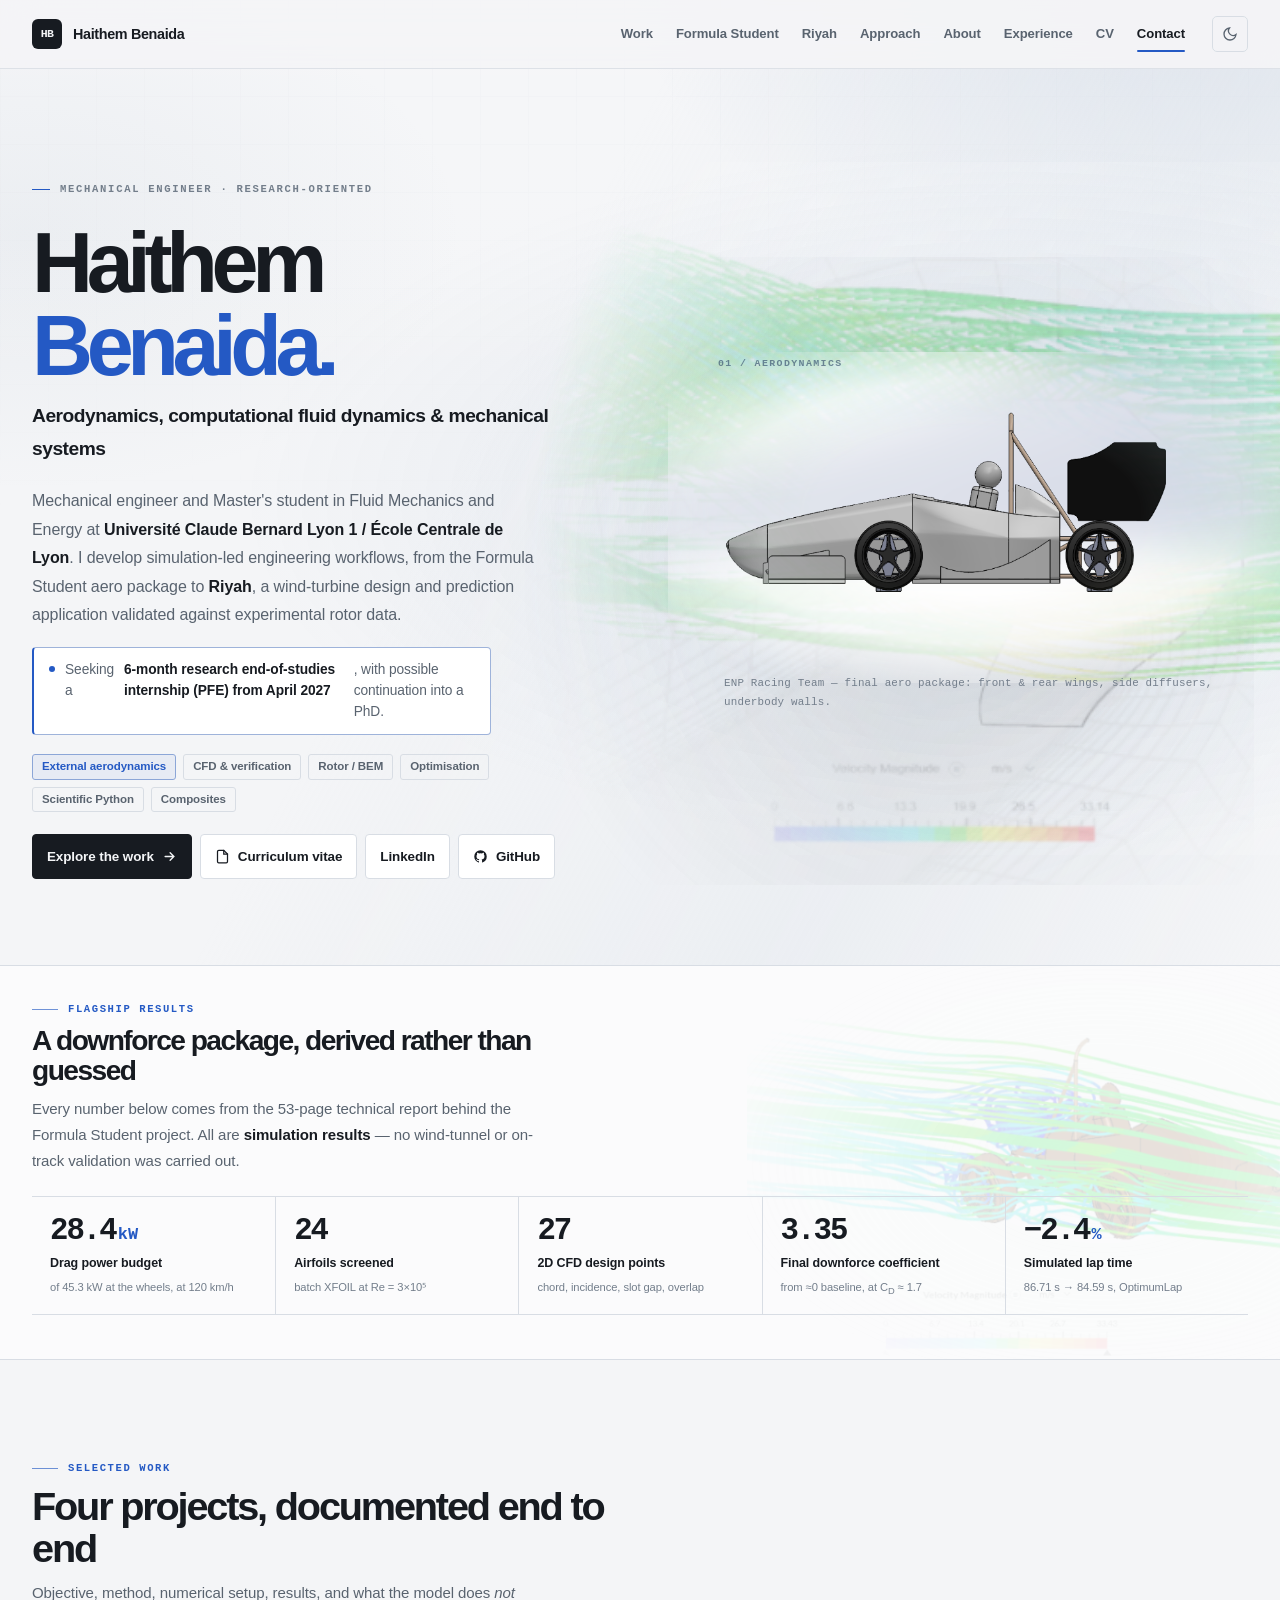
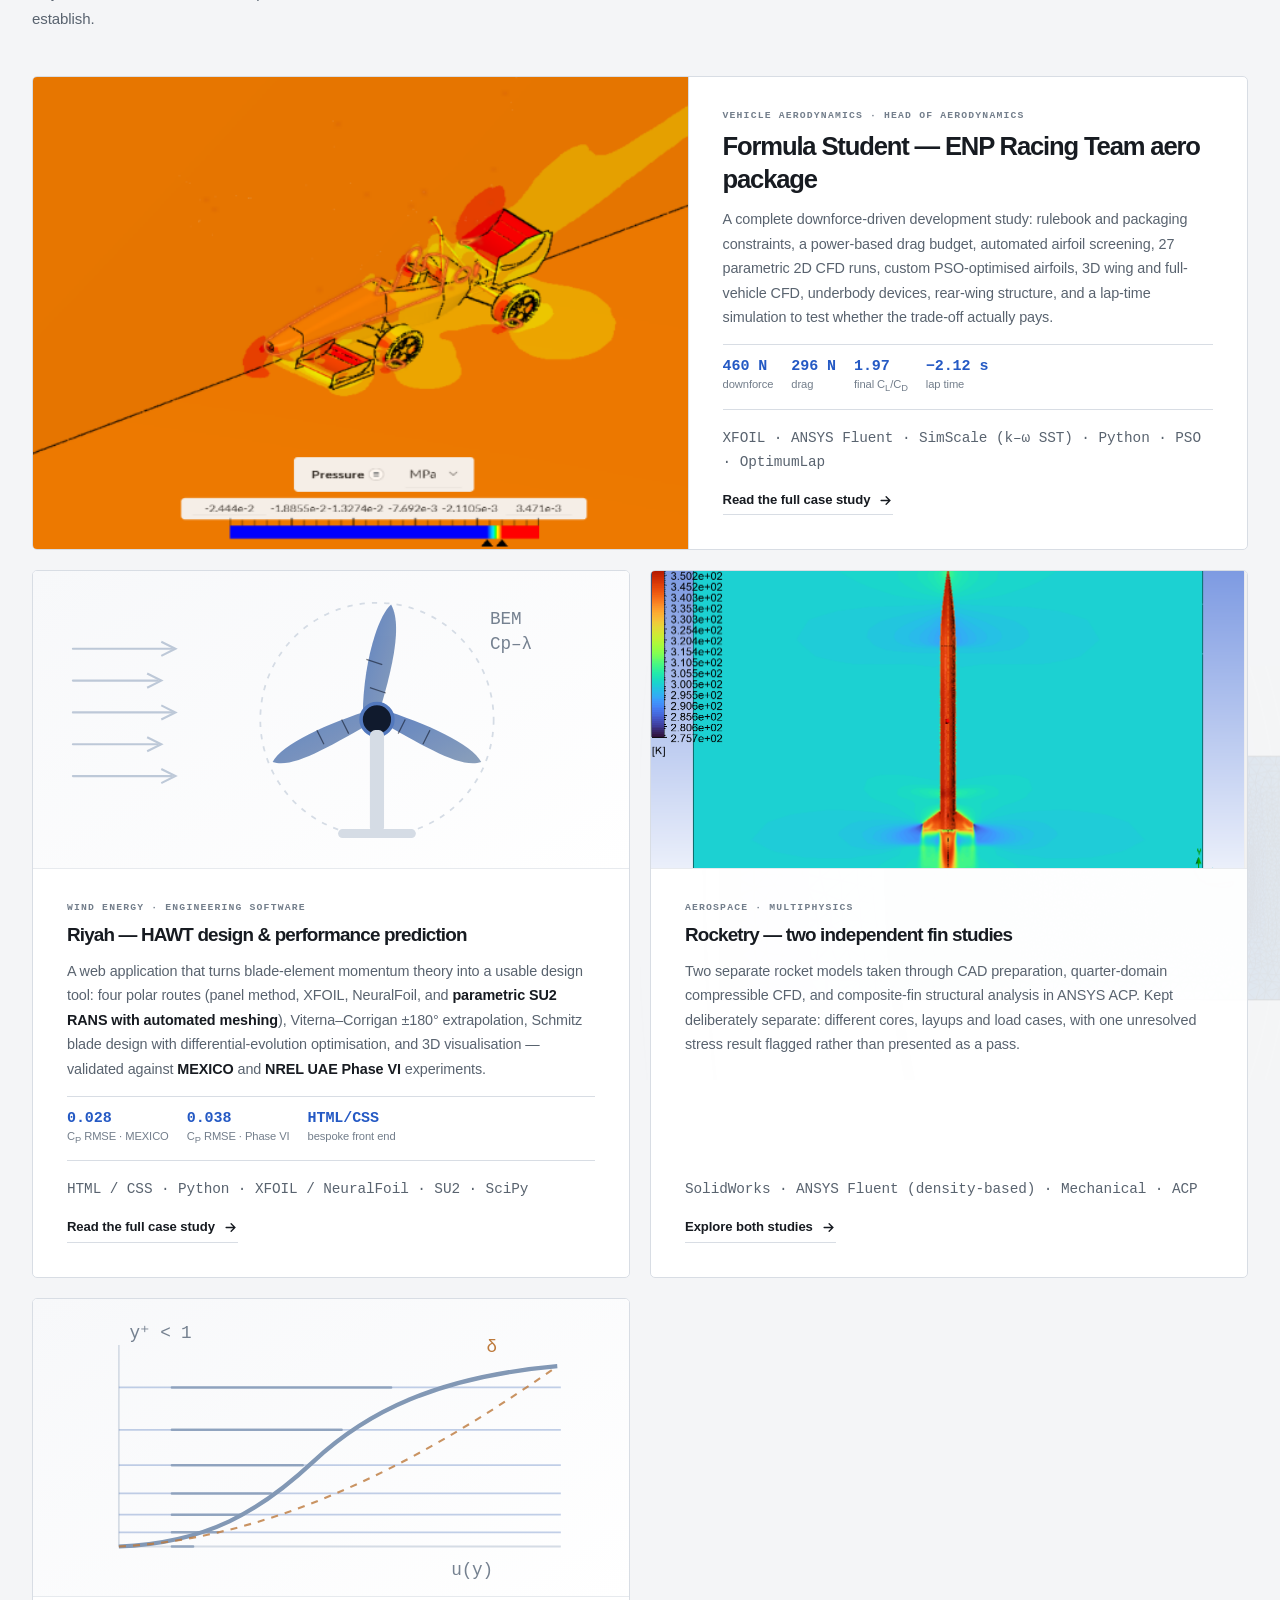
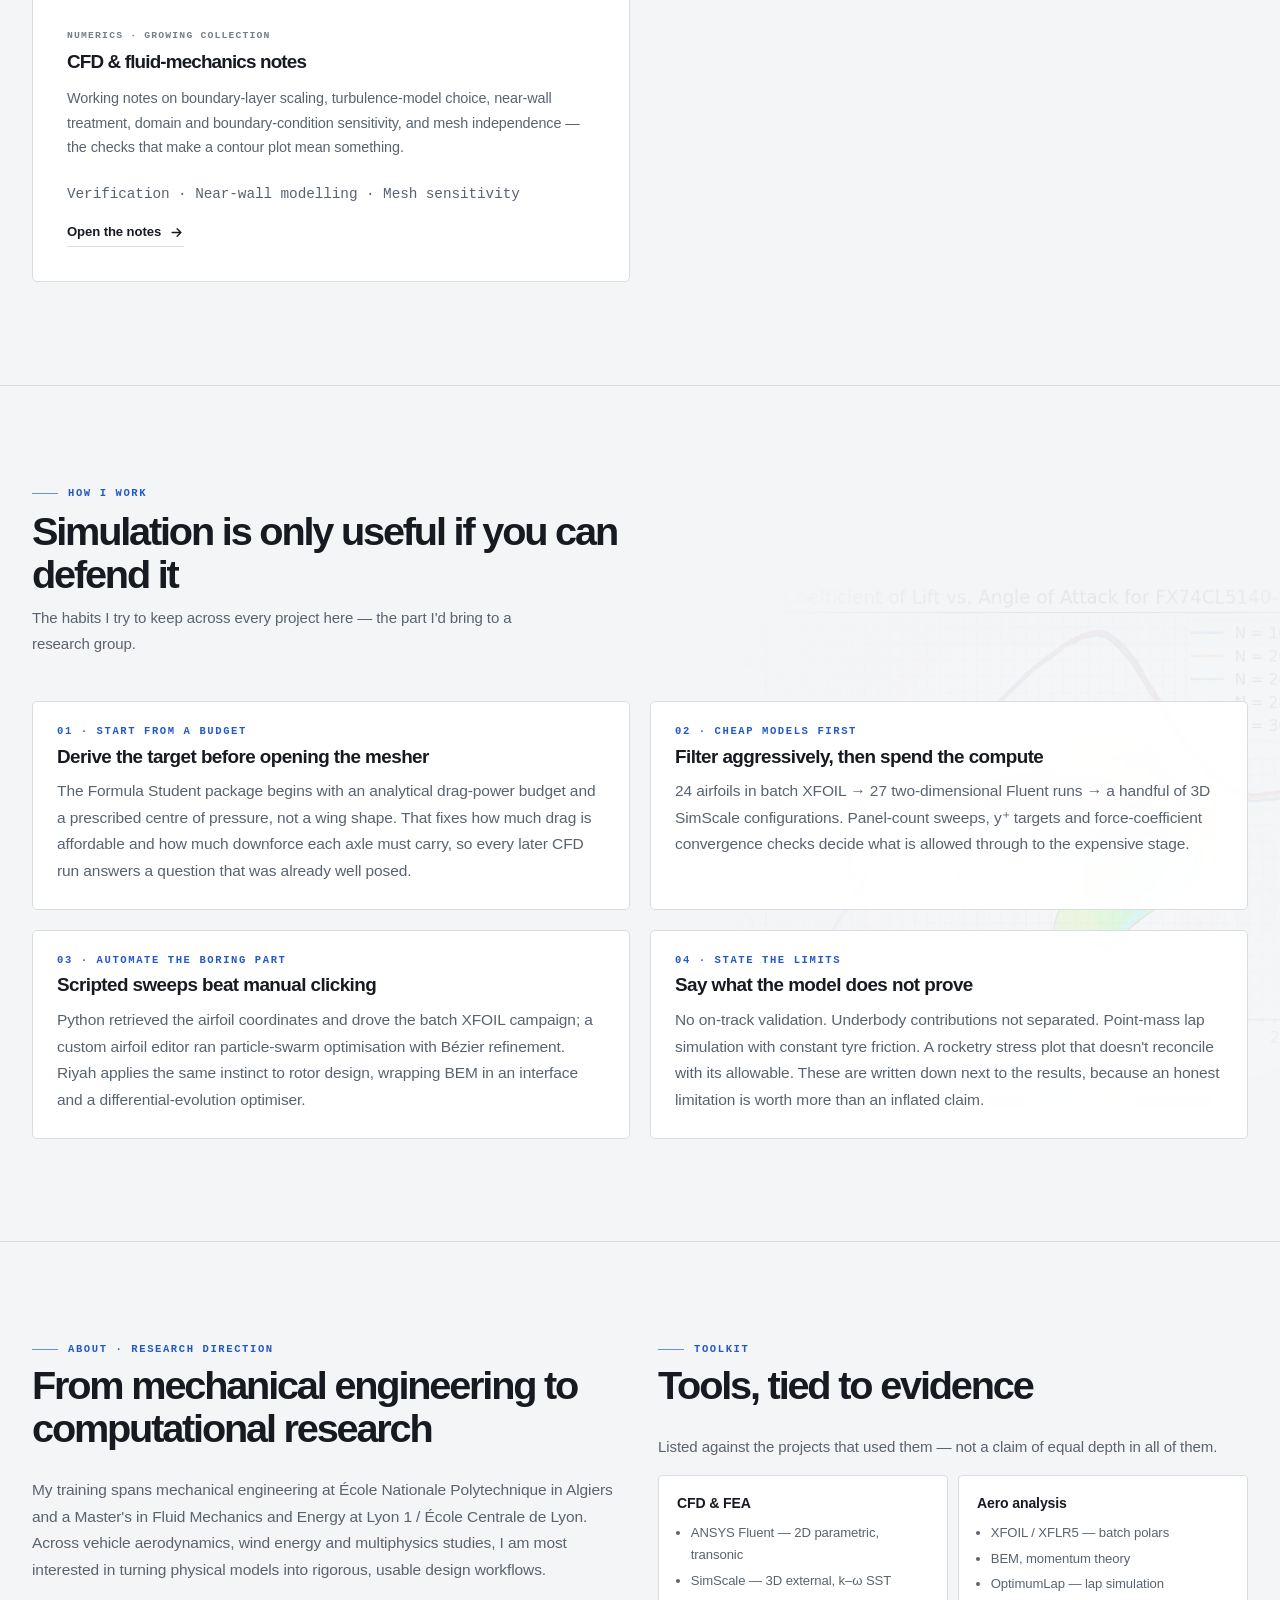
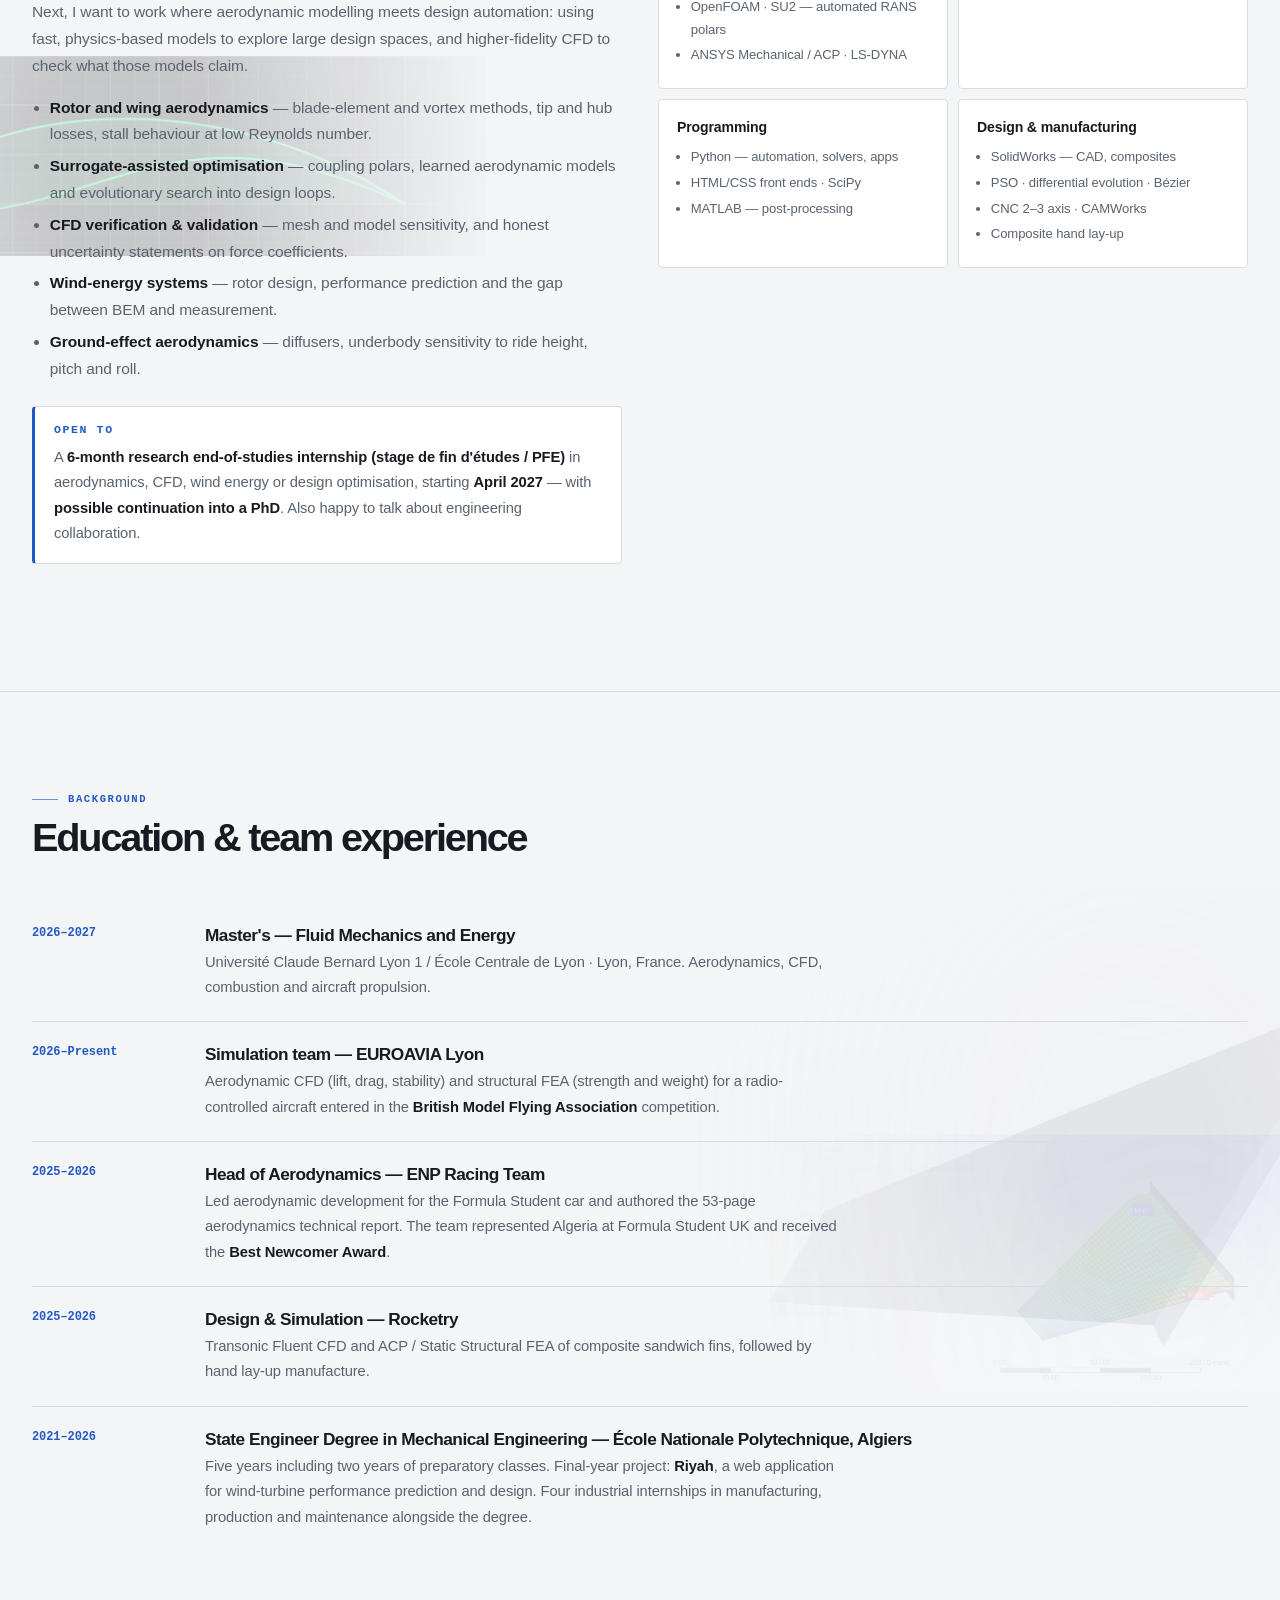
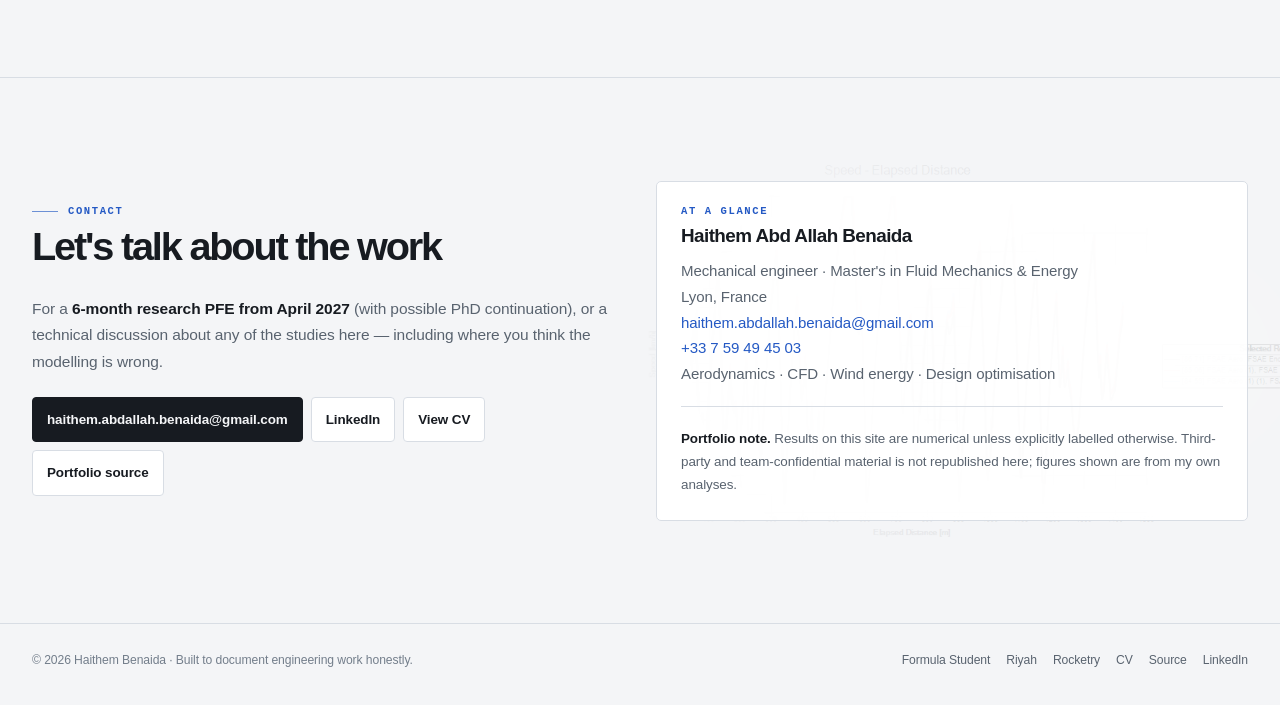
==== commit 2d0651c4: "Blend real engineering visuals into the portfolio atmosphere Add a shared atmospheric layer using ex" ====
--- a/index.html
+++ b/index.html
@@ -11,9 +11,10 @@
 <meta property="og:type" content="website">
 <meta property="og:image" content="assets/formula-student/underbody-devices.png">
 <link rel="stylesheet" href="assets/css/site.css">
+<link rel="stylesheet" href="assets/css/atmosphere.css">
 <link rel="icon" href="data:image/svg+xml,<svg xmlns='http://www.w3.org/2000/svg' viewBox='0 0 32 32'><rect width='32' height='32' rx='8' fill='%232459c4'/><text x='16' y='22' font-family='monospace' font-size='16' font-weight='bold' text-anchor='middle' fill='%23ffffff'>HB</text></svg>">
 </head>
-<body>
+<body class="home-page">
 <a class="skip" href="#main">Skip to content</a>
 
 <nav class="nav">
@@ -36,7 +37,7 @@
   </div>
 </nav>
 
-<header class="hero">
+<header class="hero hero-home">
   <div class="wrap hero-grid">
     <div>
       <div class="eyebrow">Mechanical engineer · Research-oriented</div>
@@ -88,7 +89,7 @@
 <main id="main">
 
   <!-- ---------------- Flagship metrics ---------------- -->
-  <section class="section" aria-label="Flagship results">
+  <section class="section results-section" aria-label="Flagship results">
     <div class="wrap">
       <div class="section-head">
         <div class="eyebrow">Flagship results</div>
@@ -129,7 +130,7 @@
   </section>
 
   <!-- ---------------- Selected work ---------------- -->
-  <section class="section" id="work">
+  <section class="section work-section" id="work">
     <div class="wrap">
       <div class="section-head">
         <div class="eyebrow">Selected work</div>
@@ -274,7 +275,7 @@
   </section>
 
   <!-- ---------------- Method ---------------- -->
-  <section class="section" id="method">
+  <section class="section method-section" id="method">
     <div class="wrap">
       <div class="section-head">
         <div class="eyebrow">How I work</div>
@@ -326,7 +327,7 @@
   </section>
 
   <!-- ---------------- Research ---------------- -->
-  <section class="section" id="research">
+  <section class="section research-section" id="research">
     <div class="wrap">
       <div class="grid-2" style="align-items:start;gap:36px">
         <div>
@@ -406,7 +407,7 @@
   </section>
 
   <!-- ---------------- Background ---------------- -->
-  <section class="section" id="background">
+  <section class="section background-section" id="background">
     <div class="wrap">
       <div class="section-head">
         <div class="eyebrow">Background</div>
@@ -465,7 +466,7 @@
   </section>
 
   <!-- ---------------- Contact ---------------- -->
-  <section class="section" id="contact">
+  <section class="section contact-section" id="contact">
     <div class="wrap">
       <div class="grid-2" style="align-items:center;gap:32px">
         <div>
--- a/assets/css/atmosphere.css
+++ b/assets/css/atmosphere.css
@@ -0,0 +1,378 @@
+/*
+ * Portfolio atmosphere
+ * Background images are real project artifacts, used only as low-opacity,
+ * masked textures. Their complete, unaltered versions remain in the case studies.
+ */
+
+:root {
+  --atmos-blue: 47, 91, 151;
+  --atmos-ink: 24, 34, 48;
+  --atmos-paper: #f4f5f7;
+}
+
+body {
+  background-color: var(--bg);
+  background-image:
+    radial-gradient(ellipse 58% 42% at 92% 0%, rgba(var(--atmos-blue), .10), transparent 74%),
+    radial-gradient(ellipse 48% 40% at 2% 26%, rgba(111, 137, 164, .075), transparent 72%),
+    linear-gradient(180deg, rgba(255,255,255,.16), transparent 31rem);
+  background-attachment: fixed;
+}
+
+/* Shared atmospheric treatment for the project-report mastheads. */
+body:is(.formula-page, .riyah-page, .rocketry-page, .cfd-page, .cv-page) {
+  background-image:
+    radial-gradient(ellipse 54% 45% at 88% 2%, rgba(var(--atmos-blue), .12), transparent 74%),
+    radial-gradient(ellipse 42% 34% at 3% 35%, rgba(111, 137, 164, .065), transparent 72%),
+    linear-gradient(180deg, rgba(255,255,255,.13), transparent 31rem);
+}
+
+/* HOME — the project image and its flow field share one soft visual field. */
+.home-page .hero-home {
+  isolation: isolate;
+  position: relative;
+  overflow: clip;
+  background:
+    radial-gradient(ellipse at 79% 48%, rgba(98, 133, 177, .12), transparent 54%),
+    linear-gradient(118deg, transparent 38%, rgba(220, 227, 235, .35) 72%, transparent 100%);
+}
+.home-page .hero-home::before,
+.home-page .hero-home::after {
+  content: "";
+  position: absolute;
+  z-index: -1;
+  pointer-events: none;
+  background-repeat: no-repeat;
+  mix-blend-mode: multiply;
+}
+.home-page .hero-home::before {
+  width: min(74vw, 1020px);
+  height: 118%;
+  top: -10%;
+  right: -10%;
+  opacity: .31;
+  background-image: url("../formula-student/rear-wing-streamlines.png");
+  background-size: contain;
+  background-position: center right;
+  -webkit-mask-image: radial-gradient(ellipse 67% 58% at 63% 48%, #000 22%, rgba(0,0,0,.78) 49%, transparent 82%);
+  mask-image: radial-gradient(ellipse 67% 58% at 63% 48%, #000 22%, rgba(0,0,0,.78) 49%, transparent 82%);
+}
+.home-page .hero-home::after {
+  width: min(57vw, 760px);
+  height: 96%;
+  top: 8%;
+  right: 2%;
+  opacity: .10;
+  background-image: url("../formula-student/mesh-inflation.png");
+  background-size: contain;
+  background-position: center;
+  -webkit-mask-image: radial-gradient(ellipse at 58% 50%, #000 18%, transparent 73%);
+  mask-image: radial-gradient(ellipse at 58% 50%, #000 18%, transparent 73%);
+}
+.home-page .hero-home > .wrap { position: relative; z-index: 1; }
+.home-page .hero-home .hero-grid { align-items: center; }
+
+/* Remove the framed-screenshot treatment: the CAD car fades into the flow. */
+.home-page .hero-figure {
+  position: relative;
+  width: 112%;
+  max-width: none;
+  margin-left: -5%;
+  overflow: visible;
+  border: 0;
+  border-radius: 0;
+  background: transparent;
+  box-shadow: none;
+}
+.home-page .hero-figure::before {
+  top: 2%;
+  left: 8%;
+  border: 0;
+  padding: 0;
+  color: rgba(45, 70, 101, .62);
+  background: transparent;
+  font-size: .62rem;
+  letter-spacing: .14em;
+}
+.home-page .hero-figure img {
+  width: 100%;
+  height: auto;
+  min-height: 0;
+  aspect-ratio: 967 / 519;
+  object-fit: contain;
+  background: transparent;
+  mix-blend-mode: multiply;
+  -webkit-mask-image: radial-gradient(ellipse 75% 70% at 50% 48%, #000 35%, rgba(0,0,0,.84) 57%, transparent 84%);
+  mask-image: radial-gradient(ellipse 75% 70% at 50% 48%, #000 35%, rgba(0,0,0,.84) 57%, transparent 84%);
+}
+.home-page .hero-figure figcaption {
+  position: relative;
+  width: 82%;
+  margin: -1.2rem auto 0;
+  padding: 10px 0 0;
+  border: 0;
+  background: transparent;
+  color: var(--muted-2);
+  font-size: .68rem;
+  letter-spacing: .015em;
+}
+
+/* Let the visual field continue between sections without competing with text. */
+.home-page :is(.results-section, .work-section, .method-section, .research-section, .background-section, .contact-section) {
+  position: relative;
+  isolation: isolate;
+  overflow: clip;
+}
+.home-page :is(.results-section, .work-section, .method-section, .research-section, .background-section, .contact-section) > .wrap {
+  position: relative;
+  z-index: 1;
+}
+.home-page .results-section::before,
+.home-page .work-section::before,
+.home-page .method-section::before,
+.home-page .research-section::before,
+.home-page .background-section::before,
+.home-page .contact-section::before {
+  content: "";
+  position: absolute;
+  z-index: -1;
+  pointer-events: none;
+  background-repeat: no-repeat;
+  background-size: contain;
+  mix-blend-mode: multiply;
+}
+.home-page .results-section::before {
+  width: min(58vw, 790px);
+  height: 100%;
+  top: 0;
+  right: -7%;
+  opacity: .16;
+  background-image: url("../formula-student/baseline-streamlines.png");
+  background-position: right center;
+  -webkit-mask-image: radial-gradient(ellipse 67% 75% at 64% 50%, #000 15%, transparent 80%);
+  mask-image: radial-gradient(ellipse 67% 75% at 64% 50%, #000 15%, transparent 80%);
+}
+.home-page .work-section::before {
+  width: min(66vw, 880px);
+  height: 94%;
+  top: 3%;
+  right: -16%;
+  opacity: .13;
+  background-image: url("../formula-student/mesh-3d-wing.png");
+  background-position: center;
+  -webkit-mask-image: radial-gradient(ellipse at 57% 50%, #000 12%, transparent 75%);
+  mask-image: radial-gradient(ellipse at 57% 50%, #000 12%, transparent 75%);
+}
+.home-page .method-section::before {
+  width: min(55vw, 730px);
+  height: 100%;
+  top: 0;
+  right: -8%;
+  opacity: .11;
+  background-image: url("../formula-student/xfoil-fx74-cl.png");
+  background-position: right center;
+  -webkit-mask-image: radial-gradient(ellipse 68% 60% at 58% 51%, #000 12%, transparent 80%);
+  mask-image: radial-gradient(ellipse 68% 60% at 58% 51%, #000 12%, transparent 80%);
+}
+.home-page .research-section::before {
+  width: min(52vw, 710px);
+  height: 98%;
+  top: 0;
+  left: -14%;
+  opacity: .19;
+  background-image: url("../formula-student/front-wing-main-profile.png");
+  background-position: left center;
+  mix-blend-mode: screen;
+  -webkit-mask-image: radial-gradient(ellipse at 45% 50%, #000 14%, transparent 74%);
+  mask-image: radial-gradient(ellipse at 45% 50%, #000 14%, transparent 74%);
+}
+.home-page .background-section::before {
+  width: min(58vw, 770px);
+  height: 110%;
+  top: -6%;
+  right: -12%;
+  opacity: .11;
+  background-image: url("../rocketry/study-1/cad-fin-geometry.png");
+  background-position: center right;
+  -webkit-mask-image: radial-gradient(ellipse at 60% 48%, #000 10%, transparent 77%);
+  mask-image: radial-gradient(ellipse at 60% 48%, #000 10%, transparent 77%);
+}
+.home-page .contact-section::before {
+  width: min(58vw, 780px);
+  height: 110%;
+  top: -5%;
+  right: -8%;
+  opacity: .12;
+  background-image: url("../formula-student/lap-speed-trace.png");
+  background-position: right center;
+  -webkit-mask-image: radial-gradient(ellipse at 62% 51%, #000 8%, transparent 79%);
+  mask-image: radial-gradient(ellipse at 62% 51%, #000 8%, transparent 79%);
+}
+.home-page .method-section::after,
+.home-page .background-section::after {
+  content: "";
+  position: absolute;
+  z-index: -1;
+  pointer-events: none;
+  width: min(52vw, 720px);
+  height: 92%;
+  right: -12%;
+  bottom: -4%;
+  background-repeat: no-repeat;
+  background-position: right center;
+  background-size: contain;
+  mix-blend-mode: multiply;
+  -webkit-mask-image: radial-gradient(ellipse at 61% 50%, #000 8%, transparent 79%);
+  mask-image: radial-gradient(ellipse at 61% 50%, #000 8%, transparent 79%);
+}
+.home-page .method-section::after {
+  opacity: .10;
+  background-image: url("../formula-student/rear-wing-pressure-3d.png");
+}
+.home-page .background-section::after {
+  opacity: .065;
+  background-image: url("../rocketry/study-1/fin-stress-contour.png");
+}
+
+/* Text surfaces stay quiet and legible while image layers remain atmospheric. */
+.home-page .project,
+.home-page .card,
+.home-page .skill-card {
+  background-color: color-mix(in srgb, var(--panel) 93%, transparent);
+}
+.home-page .project.featured .project-thumb {
+  background: transparent;
+}
+
+/* Case-study mastheads receive subject-specific, softly masked engineering art. */
+body:is(.formula-page, .rocketry-page, .cfd-page) .hero {
+  position: relative;
+  isolation: isolate;
+  overflow: clip;
+}
+body:is(.formula-page, .rocketry-page, .cfd-page) .hero::before {
+  content: "";
+  position: absolute;
+  z-index: -1;
+  pointer-events: none;
+  inset: -8% -3% -4% auto;
+  width: min(70vw, 920px);
+  opacity: .21;
+  background-repeat: no-repeat;
+  background-position: center right;
+  background-size: contain;
+  mix-blend-mode: multiply;
+  -webkit-mask-image: radial-gradient(ellipse 69% 64% at 62% 48%, #000 12%, transparent 81%);
+  mask-image: radial-gradient(ellipse 69% 64% at 62% 48%, #000 12%, transparent 81%);
+}
+.formula-page .hero::before { background-image: url("../formula-student/rear-wing-streamlines.png"); }
+.rocketry-page .hero::before { background-image: url("../rocketry/study-1/cad-fin-geometry.png"); opacity: .17; }
+.cfd-page .hero::before { background-image: url("../formula-student/mesh-inflation.png"); opacity: .15; }
+body:is(.formula-page, .rocketry-page, .cfd-page) .hero > .wrap { position: relative; z-index: 1; }
+
+/* Riyah's own rotor schematic stays the only project-specific hero image there. */
+.riyah-page .hero {
+  position: relative;
+  isolation: isolate;
+  overflow: clip;
+  background:
+    radial-gradient(circle at 81% 43%, rgba(var(--atmos-blue), .12) 0 12%, transparent 37%),
+    radial-gradient(circle at 81% 43%, transparent 0 18%, rgba(var(--atmos-blue), .09) 18.1% 18.25%, transparent 18.4% 28%, rgba(var(--atmos-blue), .065) 28.1% 28.2%, transparent 28.35%);
+}
+.riyah-page .hero > .wrap { position: relative; z-index: 1; }
+.riyah-page .hero-figure {
+  overflow: visible;
+  border-color: transparent;
+  background: transparent !important;
+  box-shadow: none;
+}
+.riyah-page .hero-figure svg {
+  overflow: visible;
+  filter: drop-shadow(0 16px 28px rgba(31, 52, 77, .12));
+}
+
+/* CV and notes retain readable paper surfaces with a quiet technical field. */
+.cv-page #main,
+.cfd-page .report,
+.formula-page .report,
+.riyah-page .report,
+.rocketry-page .report { position: relative; }
+.cv-page #main { isolation: isolate; }
+.cv-page #main::before {
+  content: "";
+  position: absolute;
+  z-index: -1;
+  pointer-events: none;
+  top: 0;
+  right: -12%;
+  width: 54%;
+  height: 78%;
+  opacity: .075;
+  background: url("../formula-student/custom3-profile.png") no-repeat center / contain;
+  mix-blend-mode: screen;
+  -webkit-mask-image: radial-gradient(ellipse, #000 18%, transparent 77%);
+  mask-image: radial-gradient(ellipse, #000 18%, transparent 77%);
+}
+
+/* Optional dark theme: keep the same art direction, not a blank black canvas. */
+[data-theme="dark"] body {
+  background-image:
+    radial-gradient(ellipse 58% 42% at 92% 0%, rgba(81, 117, 165, .20), transparent 74%),
+    radial-gradient(ellipse 48% 40% at 2% 26%, rgba(80, 99, 123, .12), transparent 72%),
+    linear-gradient(180deg, rgba(255,255,255,.025), transparent 31rem);
+}
+[data-theme="dark"] .home-page .hero-home::before,
+[data-theme="dark"] .home-page .hero-home::after,
+[data-theme="dark"] .home-page .hero-figure img,
+[data-theme="dark"] .home-page .results-section::before,
+[data-theme="dark"] .home-page .work-section::before,
+[data-theme="dark"] .home-page .method-section::before,
+[data-theme="dark"] .home-page .research-section::before,
+[data-theme="dark"] .home-page .background-section::before,
+[data-theme="dark"] .home-page .contact-section::before,
+[data-theme="dark"] .home-page .method-section::after,
+[data-theme="dark"] .home-page .background-section::after,
+[data-theme="dark"] body:is(.formula-page, .rocketry-page, .cfd-page) .hero::before,
+[data-theme="dark"] .riyah-page .hero::before,
+[data-theme="dark"] .cv-page #main::before {
+  mix-blend-mode: screen;
+  opacity: .09;
+}
+[data-theme="dark"] .home-page .hero-figure img {
+  opacity: .72;
+  -webkit-mask-image: radial-gradient(ellipse 72% 68% at 50% 48%, #000 24%, rgba(0,0,0,.7) 52%, transparent 82%);
+  mask-image: radial-gradient(ellipse 72% 68% at 50% 48%, #000 24%, rgba(0,0,0,.7) 52%, transparent 82%);
+}
+[data-theme="dark"] .home-page .hero-figure figcaption { color: var(--muted); }
+
+/* Small screens keep the composition atmospheric without covering the copy. */
+@media (max-width: 900px) {
+  .home-page .hero-home::before { width: 100vw; right: -38%; opacity: .22; }
+  .home-page .hero-home::after { width: 75vw; right: -18%; opacity: .07; }
+  .home-page .hero-figure { width: 106%; margin-left: -3%; }
+  .home-page .hero-figure img { -webkit-mask-image: radial-gradient(ellipse 78% 70% at 50% 47%, #000 35%, rgba(0,0,0,.78) 58%, transparent 87%); mask-image: radial-gradient(ellipse 78% 70% at 50% 47%, #000 35%, rgba(0,0,0,.78) 58%, transparent 87%); }
+}
+@media (max-width: 760px) {
+  .home-page .hero-home { padding-top: 34px; }
+  .home-page .hero-home::before { width: 125vw; height: 88%; top: 0; right: -58%; opacity: .17; }
+  .home-page .hero-home::after { display: none; }
+  .home-page .hero-figure { order: -1; width: 110%; margin: 0 0 -1rem -5%; }
+  .home-page .hero-figure figcaption { width: 88%; margin-top: -.5rem; }
+  .home-page .results-section::before,
+  .home-page .work-section::before,
+  .home-page .method-section::before,
+  .home-page .research-section::before,
+  .home-page .background-section::before,
+  .home-page .contact-section::before { width: 105vw; height: 70%; opacity: .09; }
+  body:is(.formula-page, .rocketry-page, .cfd-page) .hero::before { width: 115vw; right: -52%; opacity: .13; }
+  .riyah-page .hero::before { width: 108vw; right: -48%; opacity: .08; }
+}
+@media (prefers-reduced-motion: reduce) {
+  .home-page .hero-figure img { transform: none; }
+}
+@media print {
+  body, body:is(.formula-page, .riyah-page, .rocketry-page, .cfd-page, .cv-page) { background-image: none !important; }
+  .hero::before, .hero::after, .section::before, .cv-page #main::before { display: none !important; }
+  .home-page .hero-figure { width: 100%; margin: 0; }
+  .home-page .hero-figure img { -webkit-mask-image: none; mask-image: none; mix-blend-mode: normal; }
+}
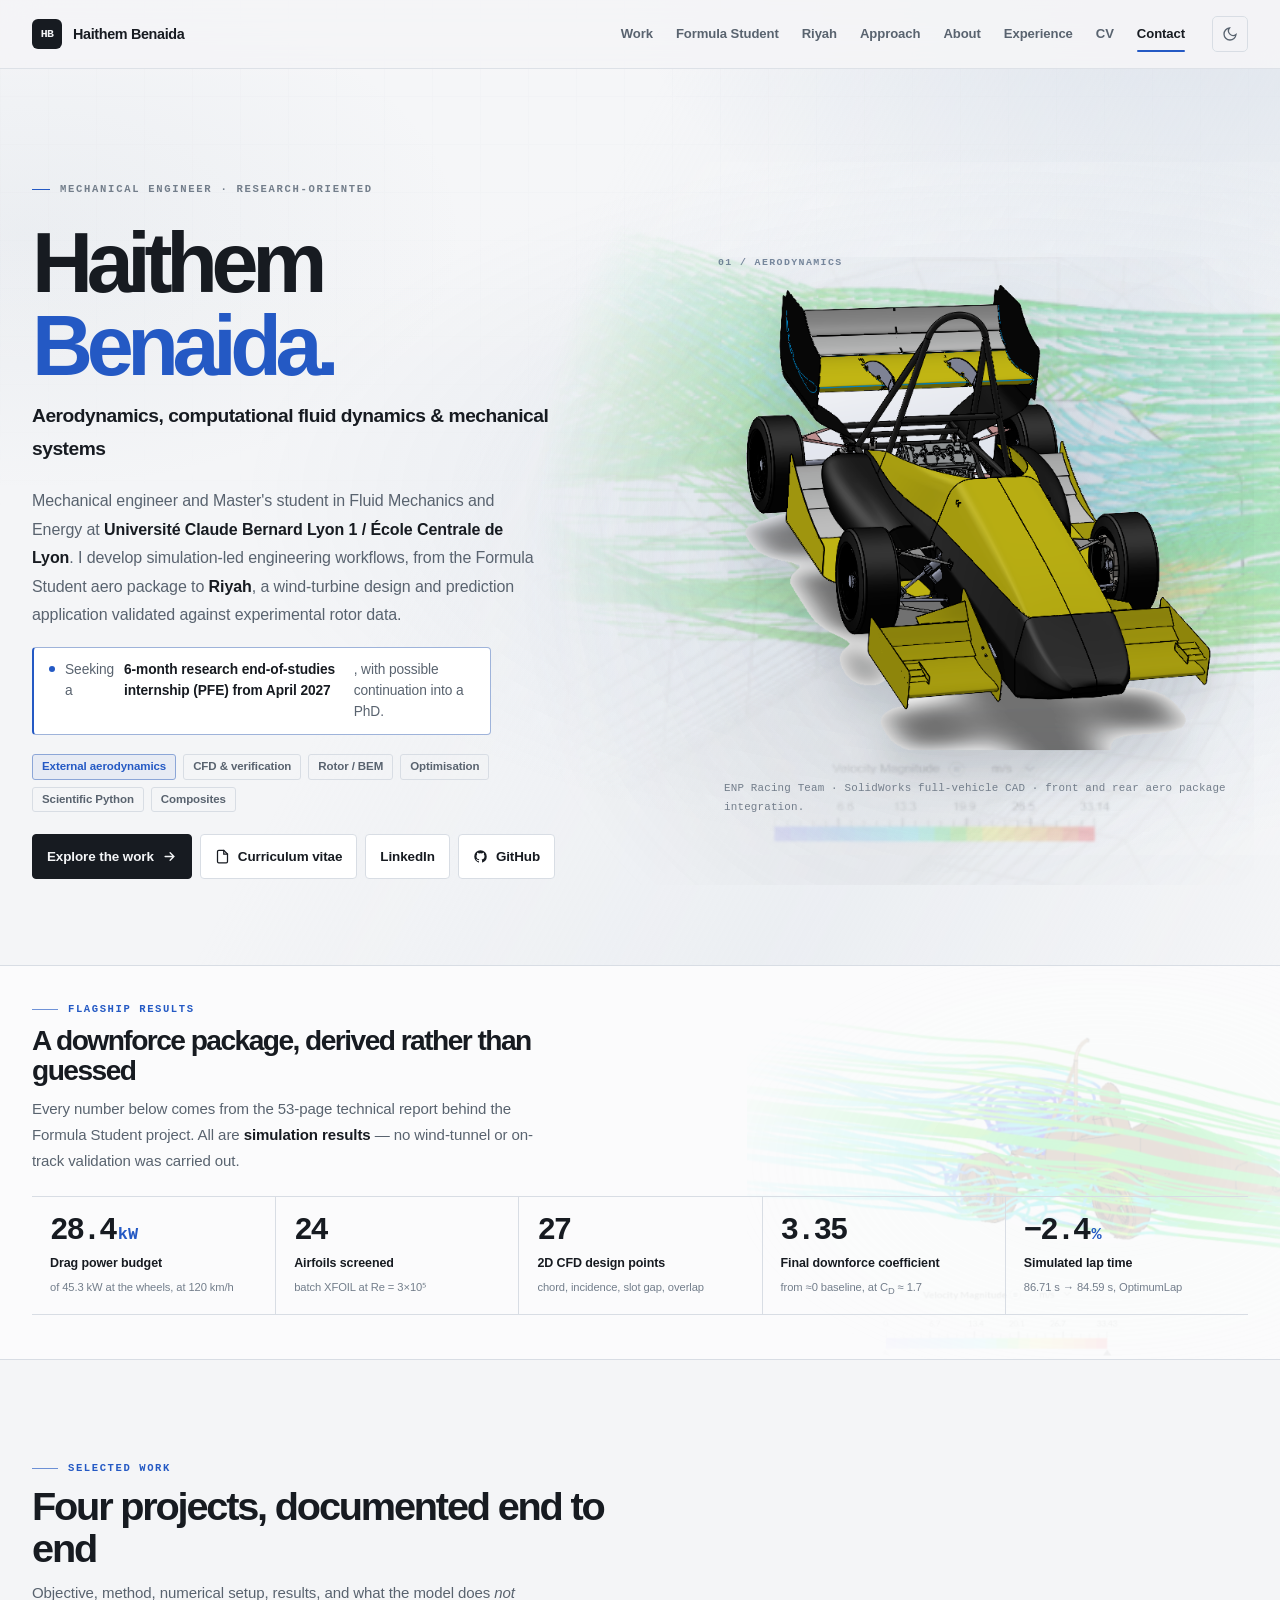
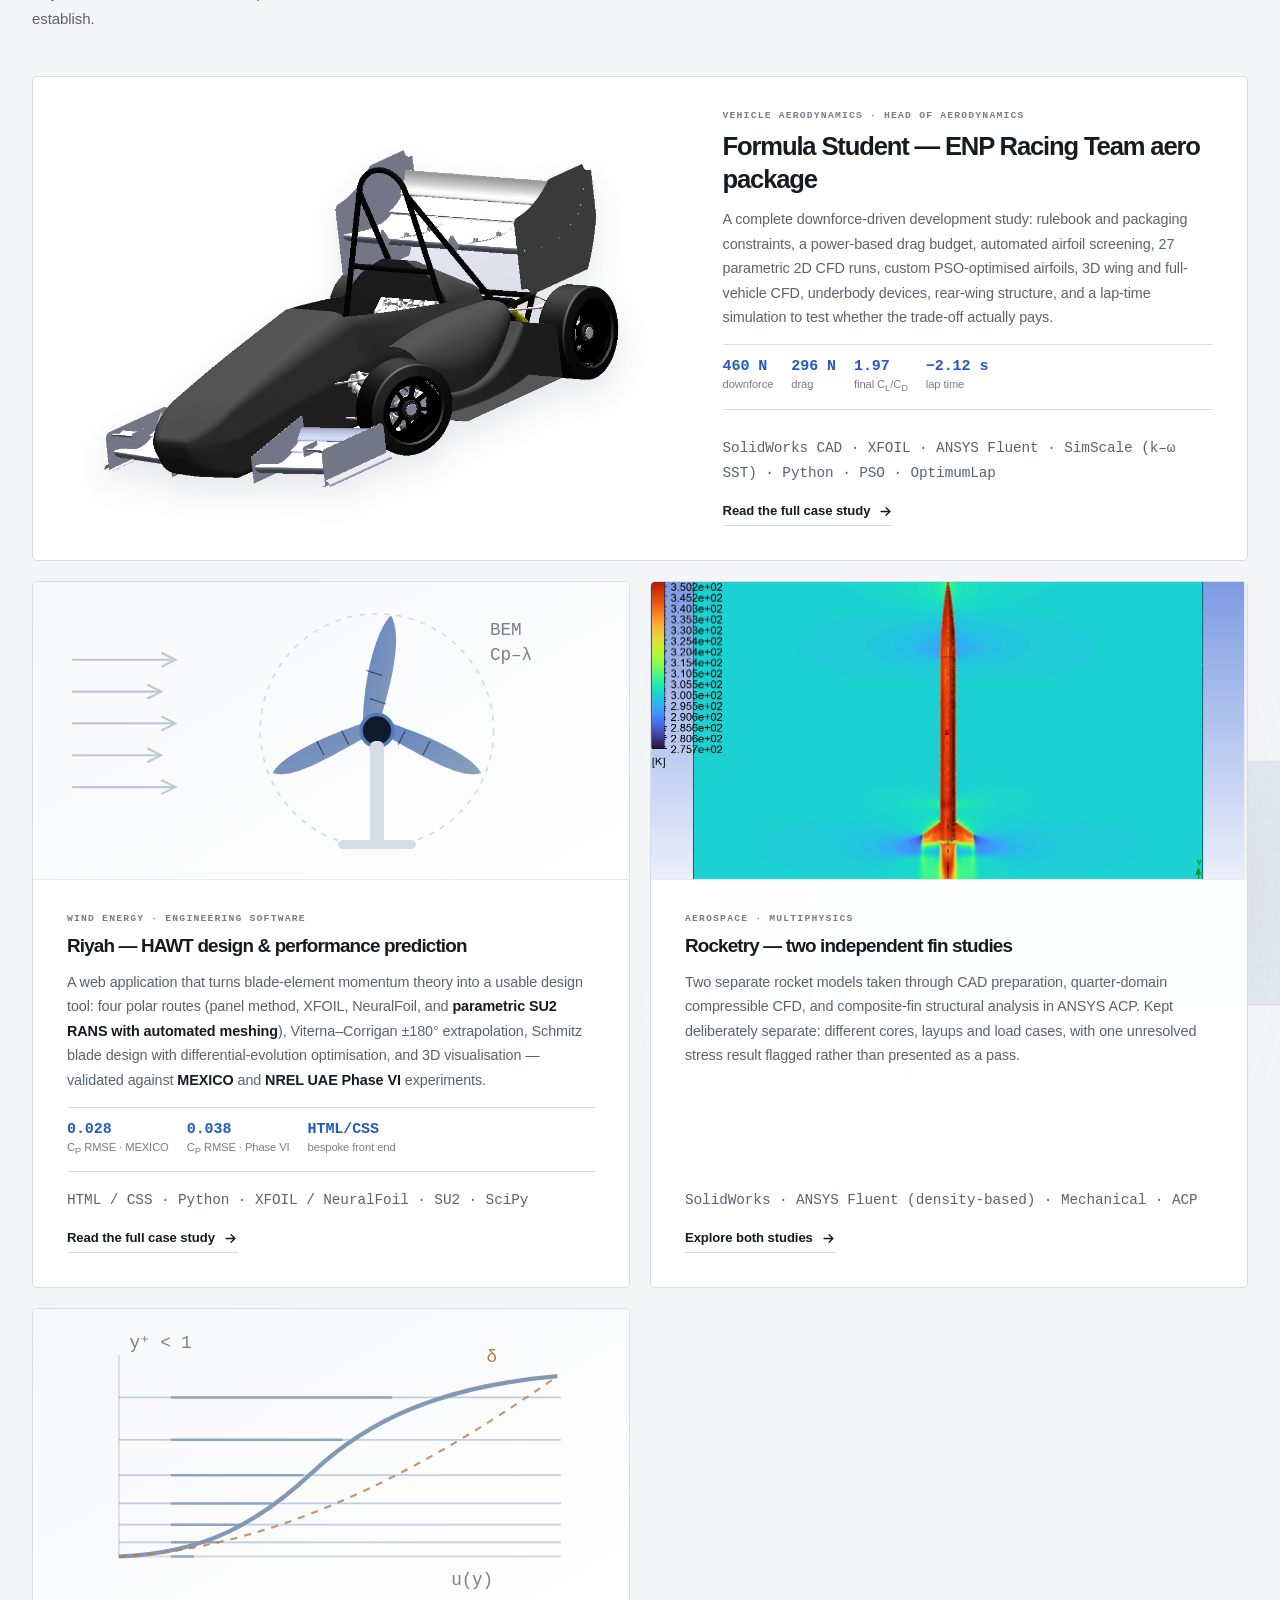
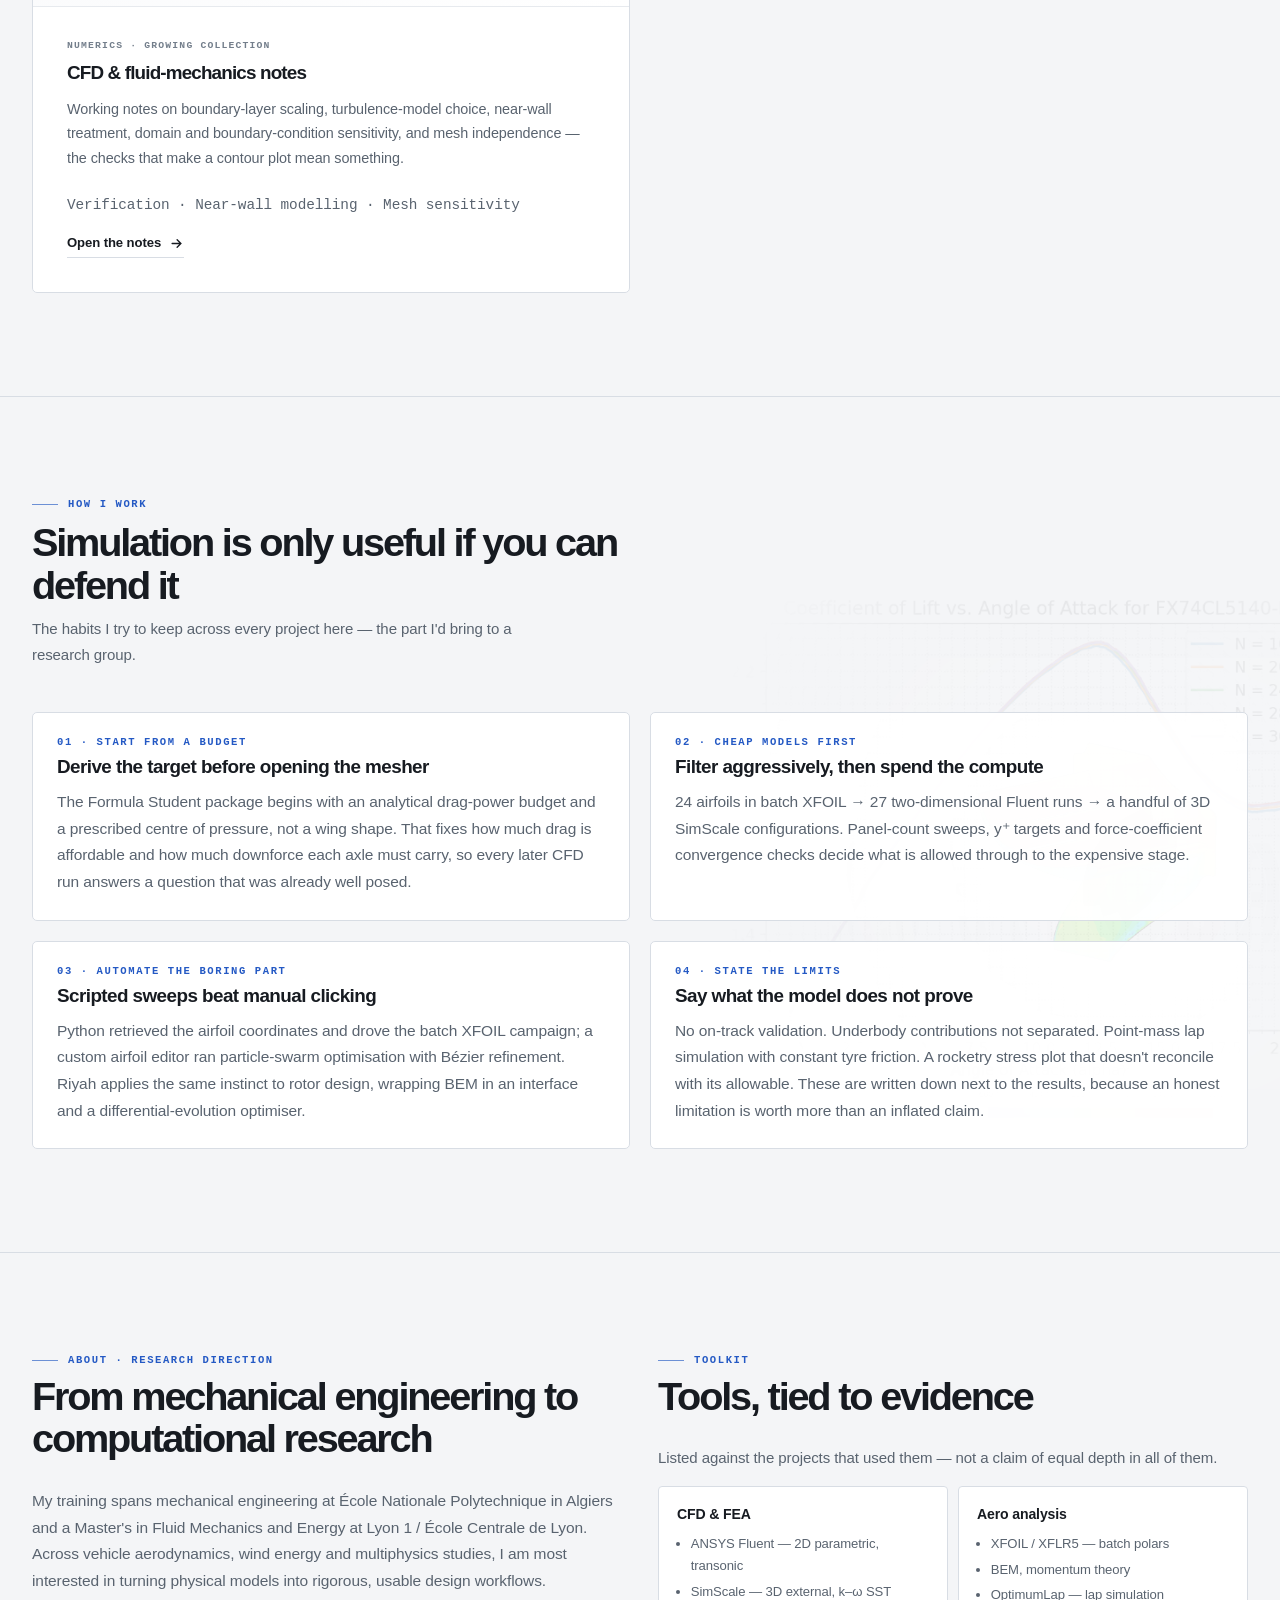
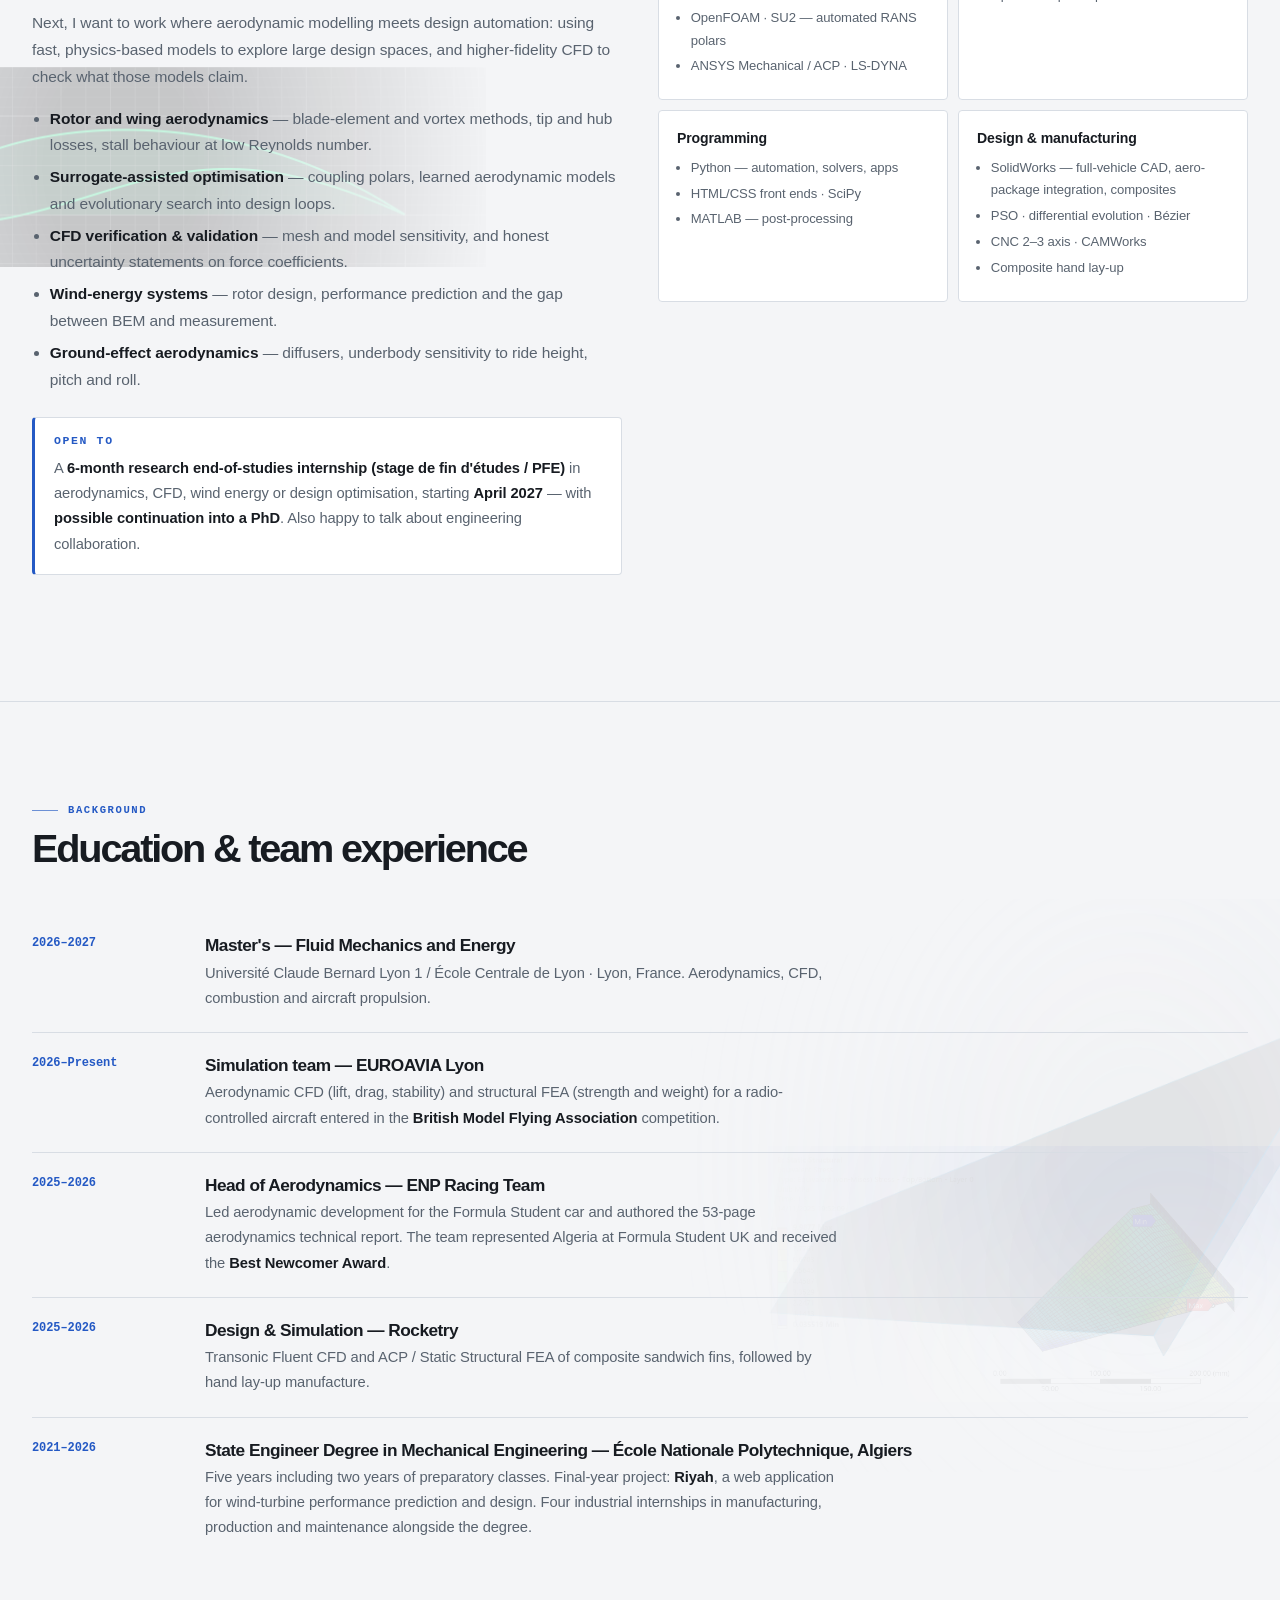
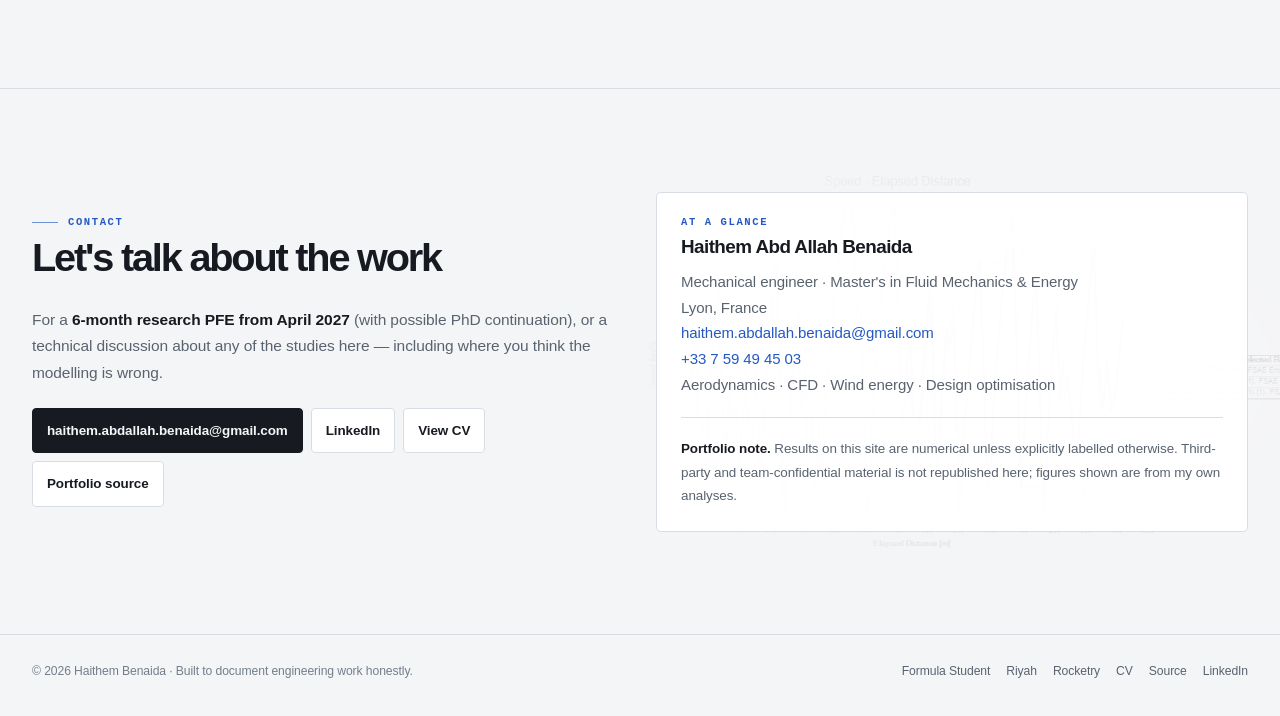
==== commit 4d870c3a: "Showcase SolidWorks CAD with transparent car renders Create transparent derivatives of the author's " ====
--- a/index.html
+++ b/index.html
@@ -80,8 +80,8 @@
       </div>
     </div>
     <figure class="hero-figure">
-      <img src="assets/formula-student/underbody-devices.png" alt="Side view of the ENP Racing Team Formula Student car CAD, showing the front wing, rear wing on swan-neck mounts, side diffusers and underbody walls." width="967" height="519" loading="eager" decoding="async" fetchpriority="high">
-      <figcaption>ENP Racing Team — final aero package: front &amp; rear wings, side diffusers, underbody walls.</figcaption>
+      <img src="assets/formula-student/cad-yellow-cutout.png" alt="Three-quarter front SolidWorks CAD rendering of the ENP Racing Team Formula Student car with yellow front and rear aerodynamic packages, black chassis, and four tires." width="800" height="700" loading="eager" decoding="async" fetchpriority="high">
+      <figcaption>ENP Racing Team · SolidWorks full-vehicle CAD · front and rear aero package integration.</figcaption>
     </figure>
   </div>
 </header>
@@ -142,7 +142,7 @@
 
         <article class="project featured">
           <div class="project-thumb contain">
-            <img src="assets/formula-student/car-wings-pressure-3d.png" alt="Three-dimensional static-pressure contours around the Formula Student car with front and rear wings fitted." loading="lazy" decoding="async">
+            <img src="assets/formula-student/cad-dark-cutout.png" alt="Full-vehicle SolidWorks CAD rendering of the Formula Student car showing the chassis, suspension, wings, endplates and wheel assembly." width="1080" height="760" loading="lazy" decoding="async">
           </div>
           <div class="project-body">
             <div class="eyebrow no-rule">Vehicle aerodynamics · Head of Aerodynamics</div>
@@ -159,7 +159,7 @@
               <div><b>1.97</b>final C<sub>L</sub>/C<sub>D</sub></div>
               <div><b>−2.12 s</b>lap time</div>
             </div>
-            <p class="project-tags">XFOIL · ANSYS Fluent · SimScale (k–ω SST) · Python · PSO · OptimumLap</p>
+            <p class="project-tags">SolidWorks CAD · XFOIL · ANSYS Fluent · SimScale (k–ω SST) · Python · PSO · OptimumLap</p>
             <a class="project-link" href="projects/formula-student.html">Read the full case study
               <svg width="15" height="15" viewBox="0 0 24 24" fill="none" stroke="currentColor" stroke-width="2.2" stroke-linecap="round"><path d="M5 12h14M13 6l6 6-6 6"/></svg>
             </a>
@@ -394,7 +394,7 @@
             <div class="skill-card">
               <h3>Design &amp; manufacturing</h3>
               <ul>
-                <li>SolidWorks — CAD, composites</li>
+                <li>SolidWorks — full-vehicle CAD, aero-package integration, composites</li>
                 <li>PSO · differential evolution · Bézier</li>
                 <li>CNC 2–3 axis · CAMWorks</li>
                 <li>Composite hand lay-up</li>
--- a/assets/css/atmosphere.css
+++ b/assets/css/atmosphere.css
@@ -98,12 +98,13 @@
   width: 100%;
   height: auto;
   min-height: 0;
-  aspect-ratio: 967 / 519;
+  aspect-ratio: auto;
   object-fit: contain;
   background: transparent;
-  mix-blend-mode: multiply;
-  -webkit-mask-image: radial-gradient(ellipse 75% 70% at 50% 48%, #000 35%, rgba(0,0,0,.84) 57%, transparent 84%);
-  mask-image: radial-gradient(ellipse 75% 70% at 50% 48%, #000 35%, rgba(0,0,0,.84) 57%, transparent 84%);
+  mix-blend-mode: normal;
+  filter: drop-shadow(0 22px 18px rgba(19, 32, 50, .12));
+  -webkit-mask-image: none;
+  mask-image: none;
 }
 .home-page .hero-figure figcaption {
   position: relative;
@@ -241,7 +242,16 @@
   background-color: color-mix(in srgb, var(--panel) 93%, transparent);
 }
 .home-page .project.featured .project-thumb {
-  background: transparent;
+  overflow: visible;
+  border: 0;
+  background: transparent;
+}
+.home-page .project.featured .project-thumb img {
+  object-fit: contain;
+  padding: clamp(18px, 3vw, 38px);
+  background: transparent;
+  mix-blend-mode: normal;
+  filter: drop-shadow(0 16px 16px rgba(19, 32, 50, .10));
 }
 
 /* Case-study mastheads receive subject-specific, softly masked engineering art. */
@@ -339,9 +349,15 @@
   opacity: .09;
 }
 [data-theme="dark"] .home-page .hero-figure img {
-  opacity: .72;
-  -webkit-mask-image: radial-gradient(ellipse 72% 68% at 50% 48%, #000 24%, rgba(0,0,0,.7) 52%, transparent 82%);
-  mask-image: radial-gradient(ellipse 72% 68% at 50% 48%, #000 24%, rgba(0,0,0,.7) 52%, transparent 82%);
+  opacity: .96;
+  mix-blend-mode: normal;
+  filter: drop-shadow(0 22px 20px rgba(0, 0, 0, .36));
+  -webkit-mask-image: none;
+  mask-image: none;
+}
+[data-theme="dark"] .home-page .project.featured .project-thumb img {
+  mix-blend-mode: normal;
+  filter: drop-shadow(0 16px 16px rgba(0, 0, 0, .28));
 }
 [data-theme="dark"] .home-page .hero-figure figcaption { color: var(--muted); }
 
@@ -350,7 +366,7 @@
   .home-page .hero-home::before { width: 100vw; right: -38%; opacity: .22; }
   .home-page .hero-home::after { width: 75vw; right: -18%; opacity: .07; }
   .home-page .hero-figure { width: 106%; margin-left: -3%; }
-  .home-page .hero-figure img { -webkit-mask-image: radial-gradient(ellipse 78% 70% at 50% 47%, #000 35%, rgba(0,0,0,.78) 58%, transparent 87%); mask-image: radial-gradient(ellipse 78% 70% at 50% 47%, #000 35%, rgba(0,0,0,.78) 58%, transparent 87%); }
+  .home-page .hero-figure img { max-height: 68vh; object-fit: contain; }
 }
 @media (max-width: 760px) {
   .home-page .hero-home { padding-top: 34px; }
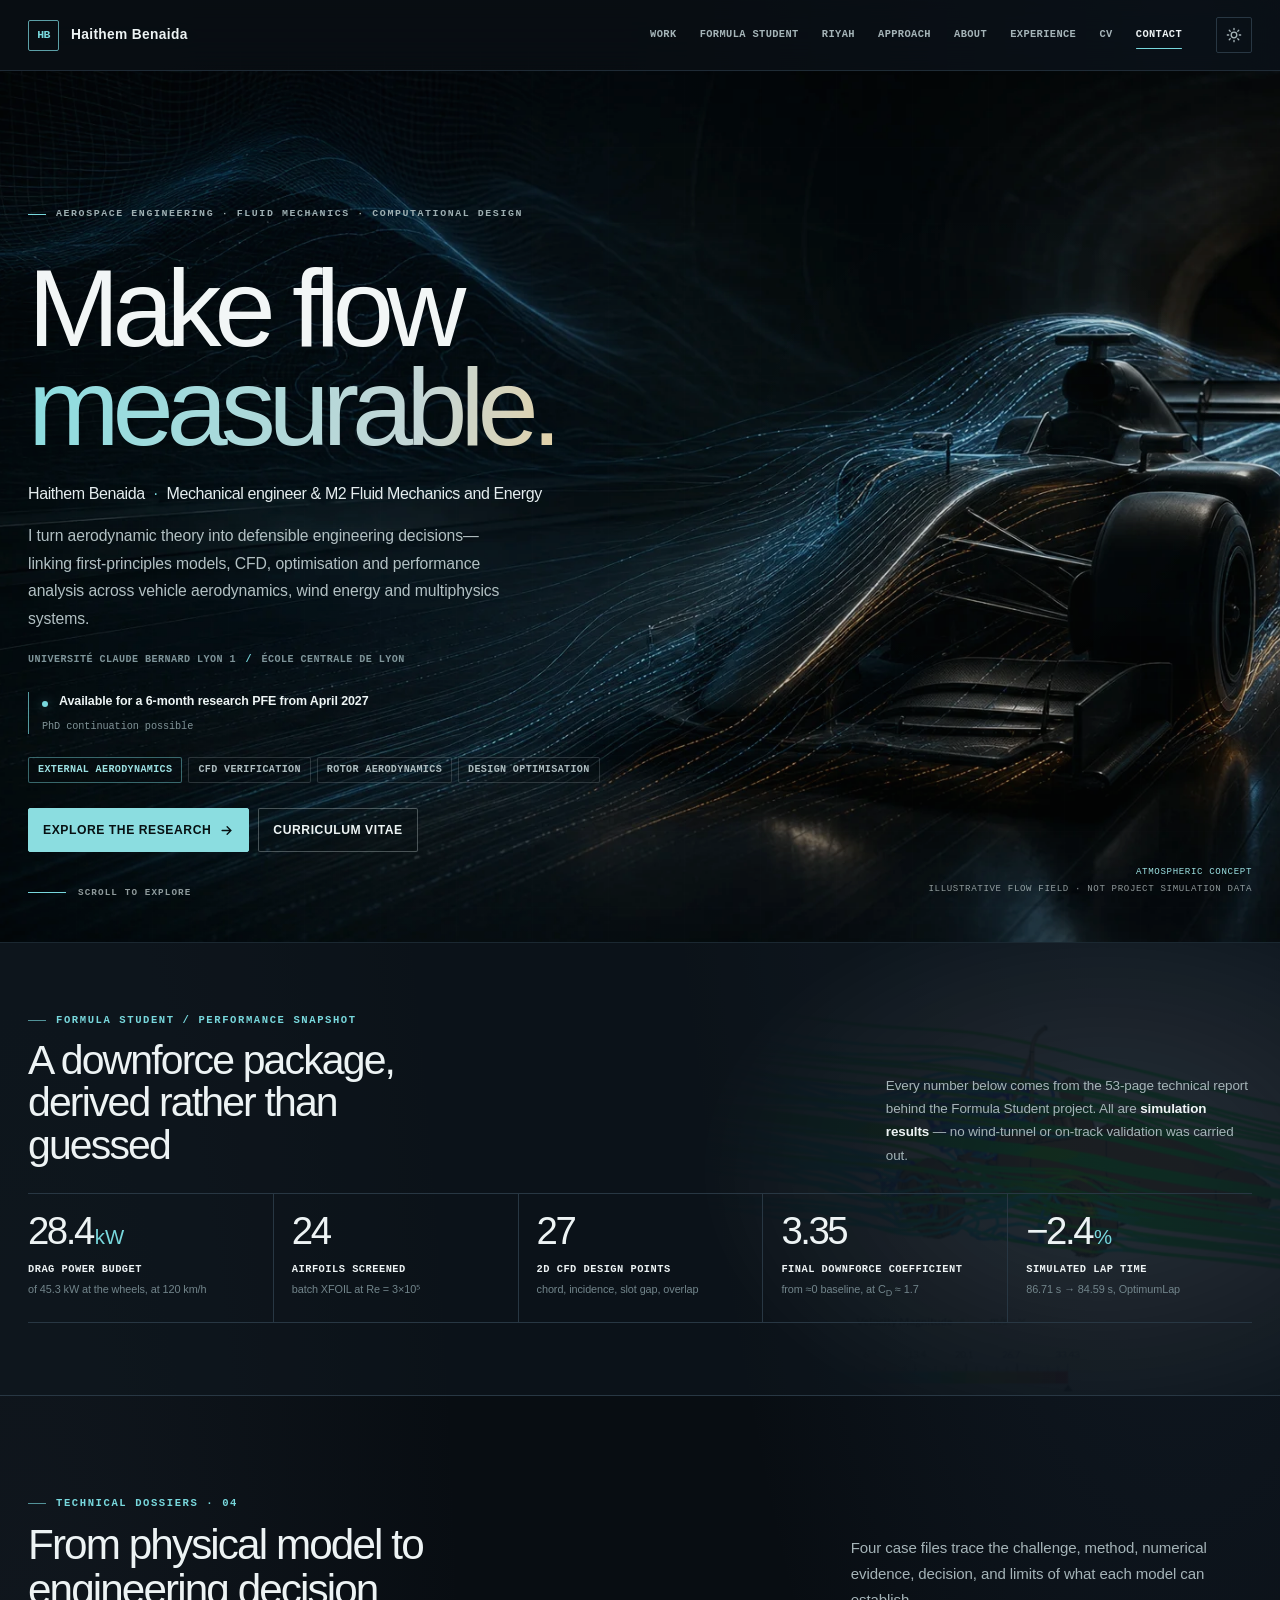
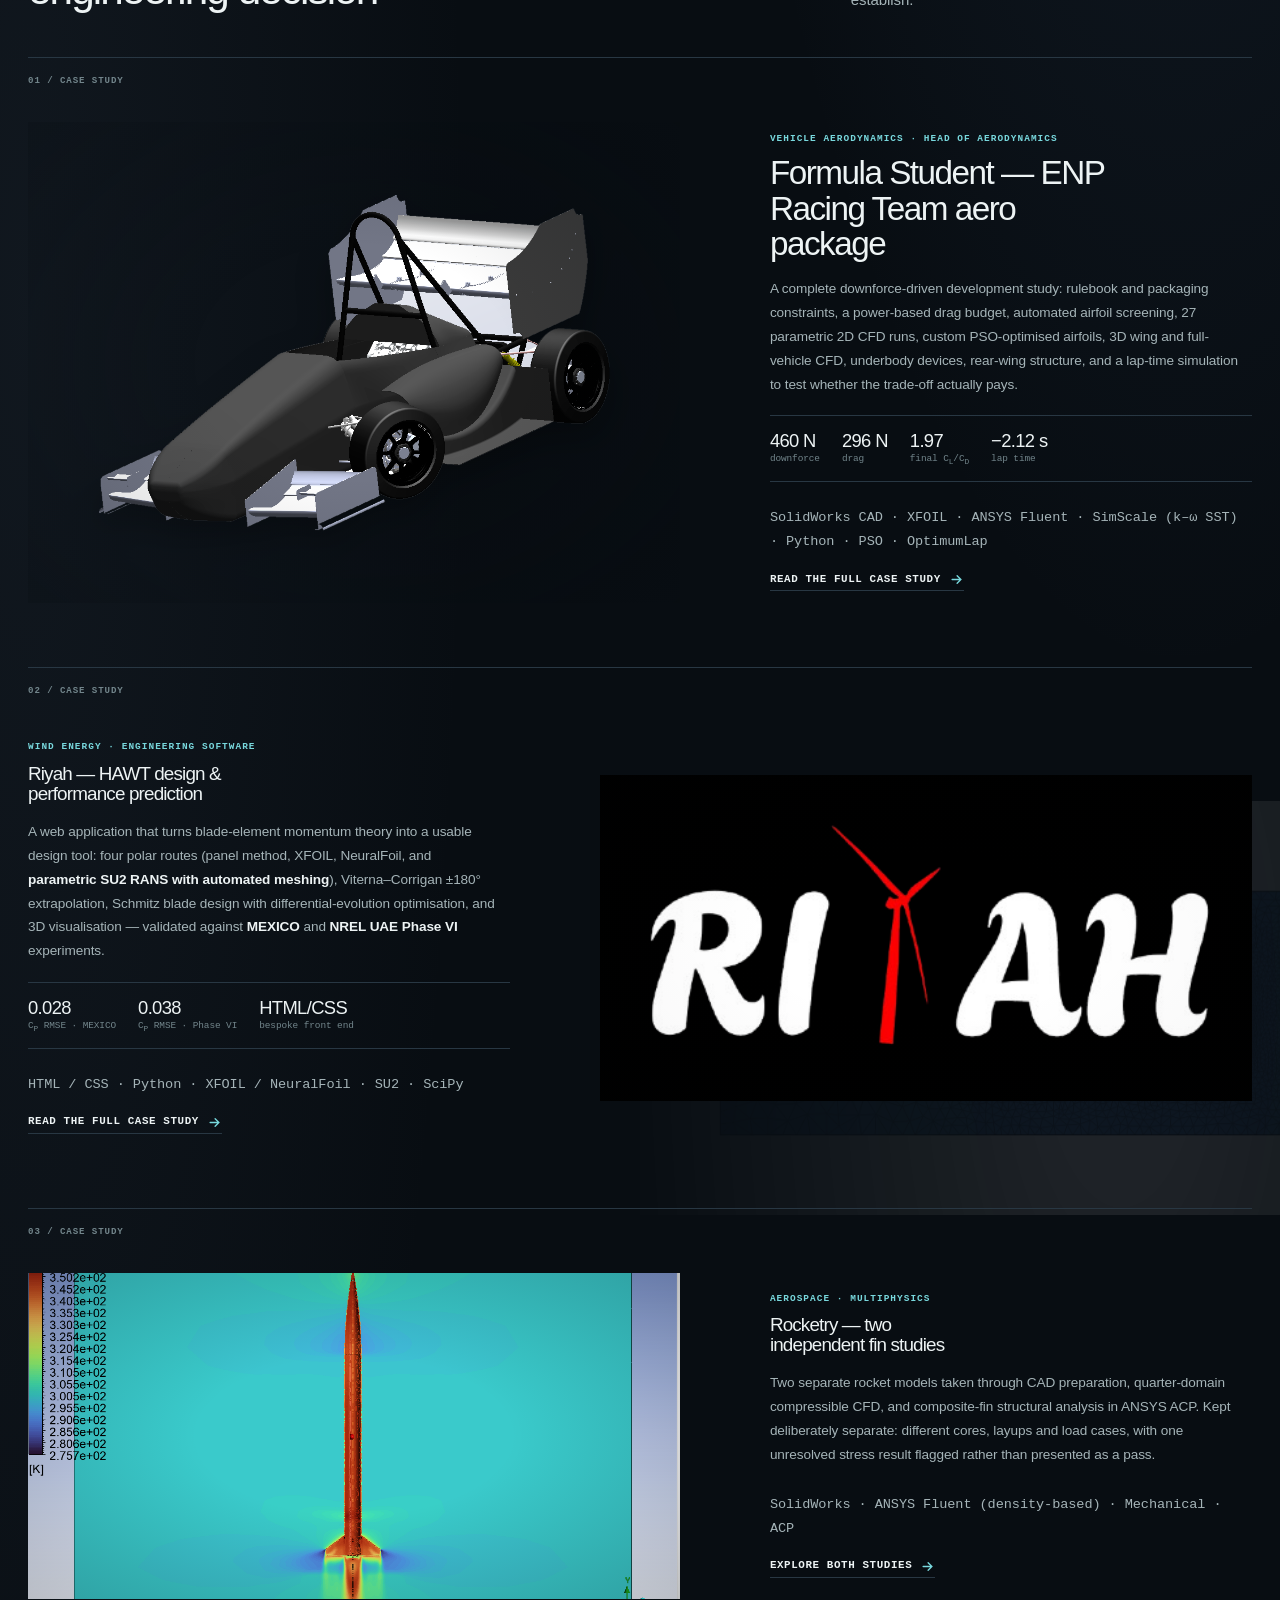
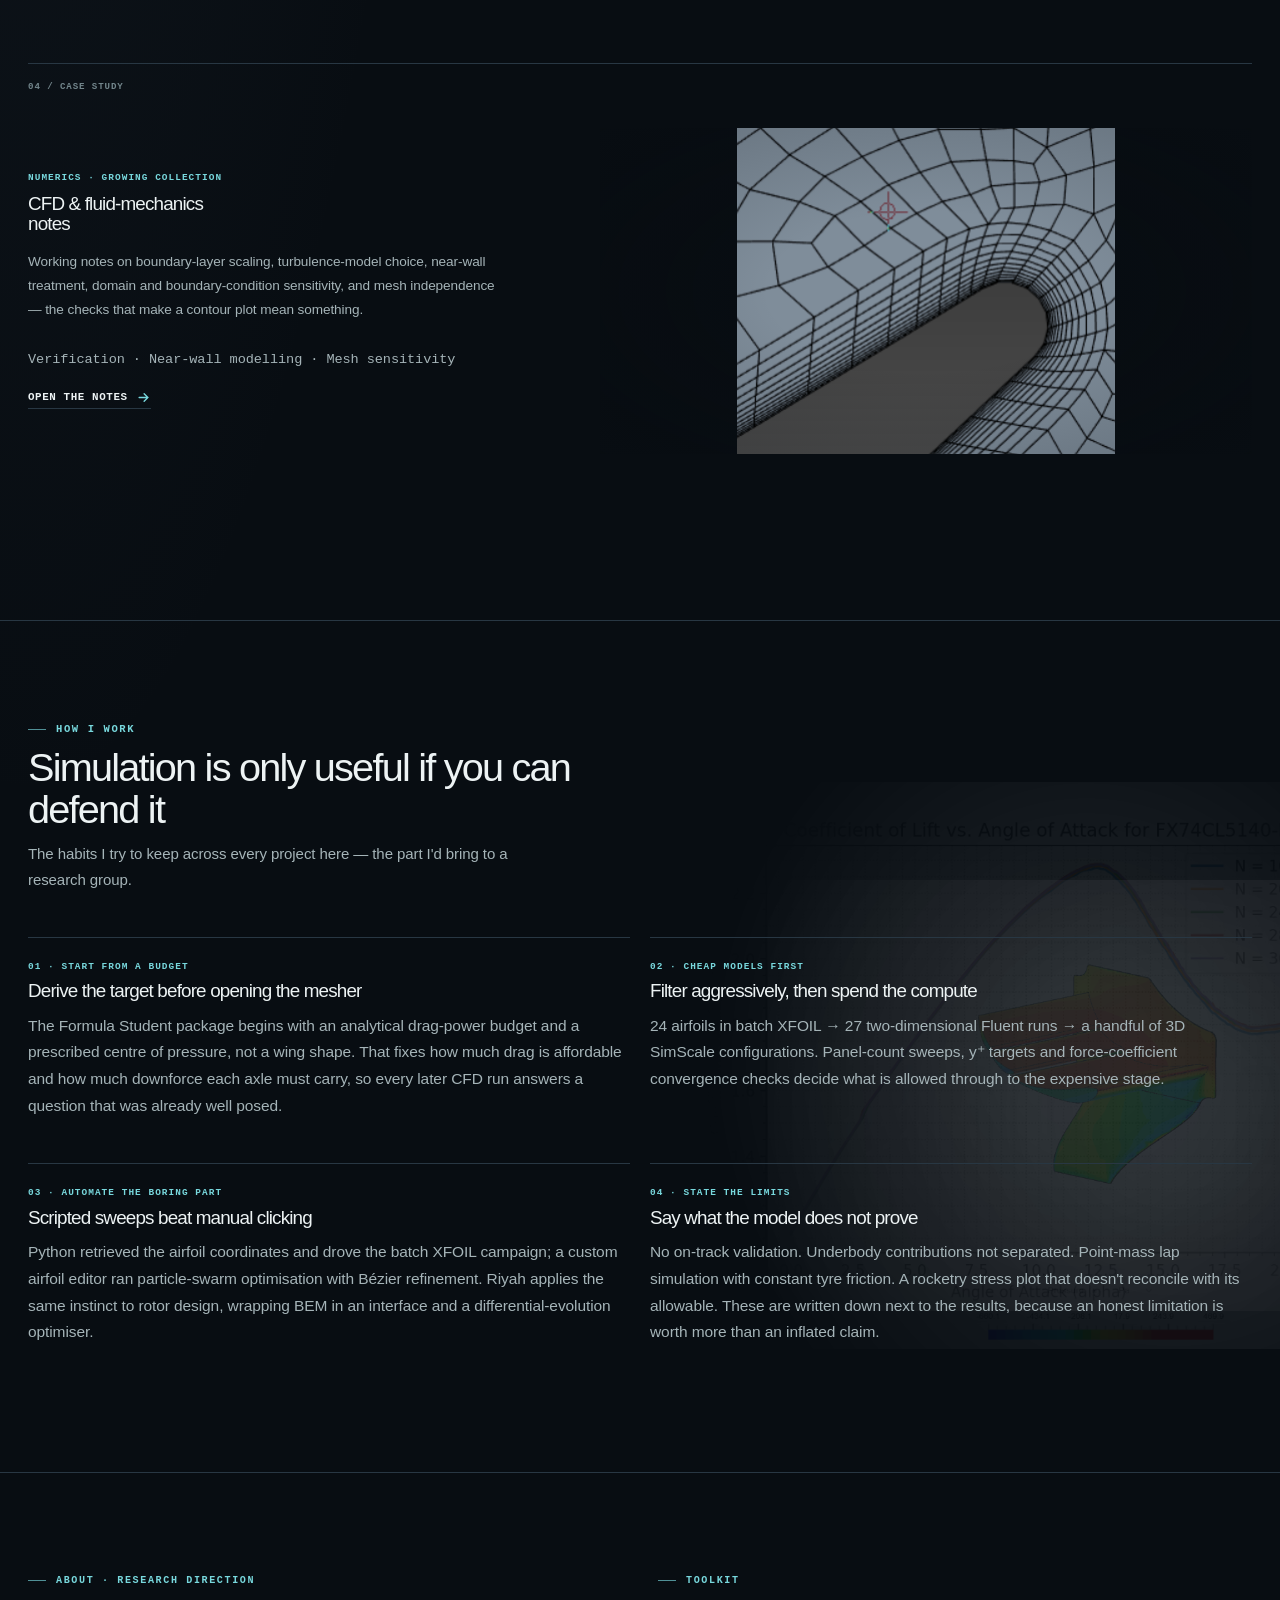
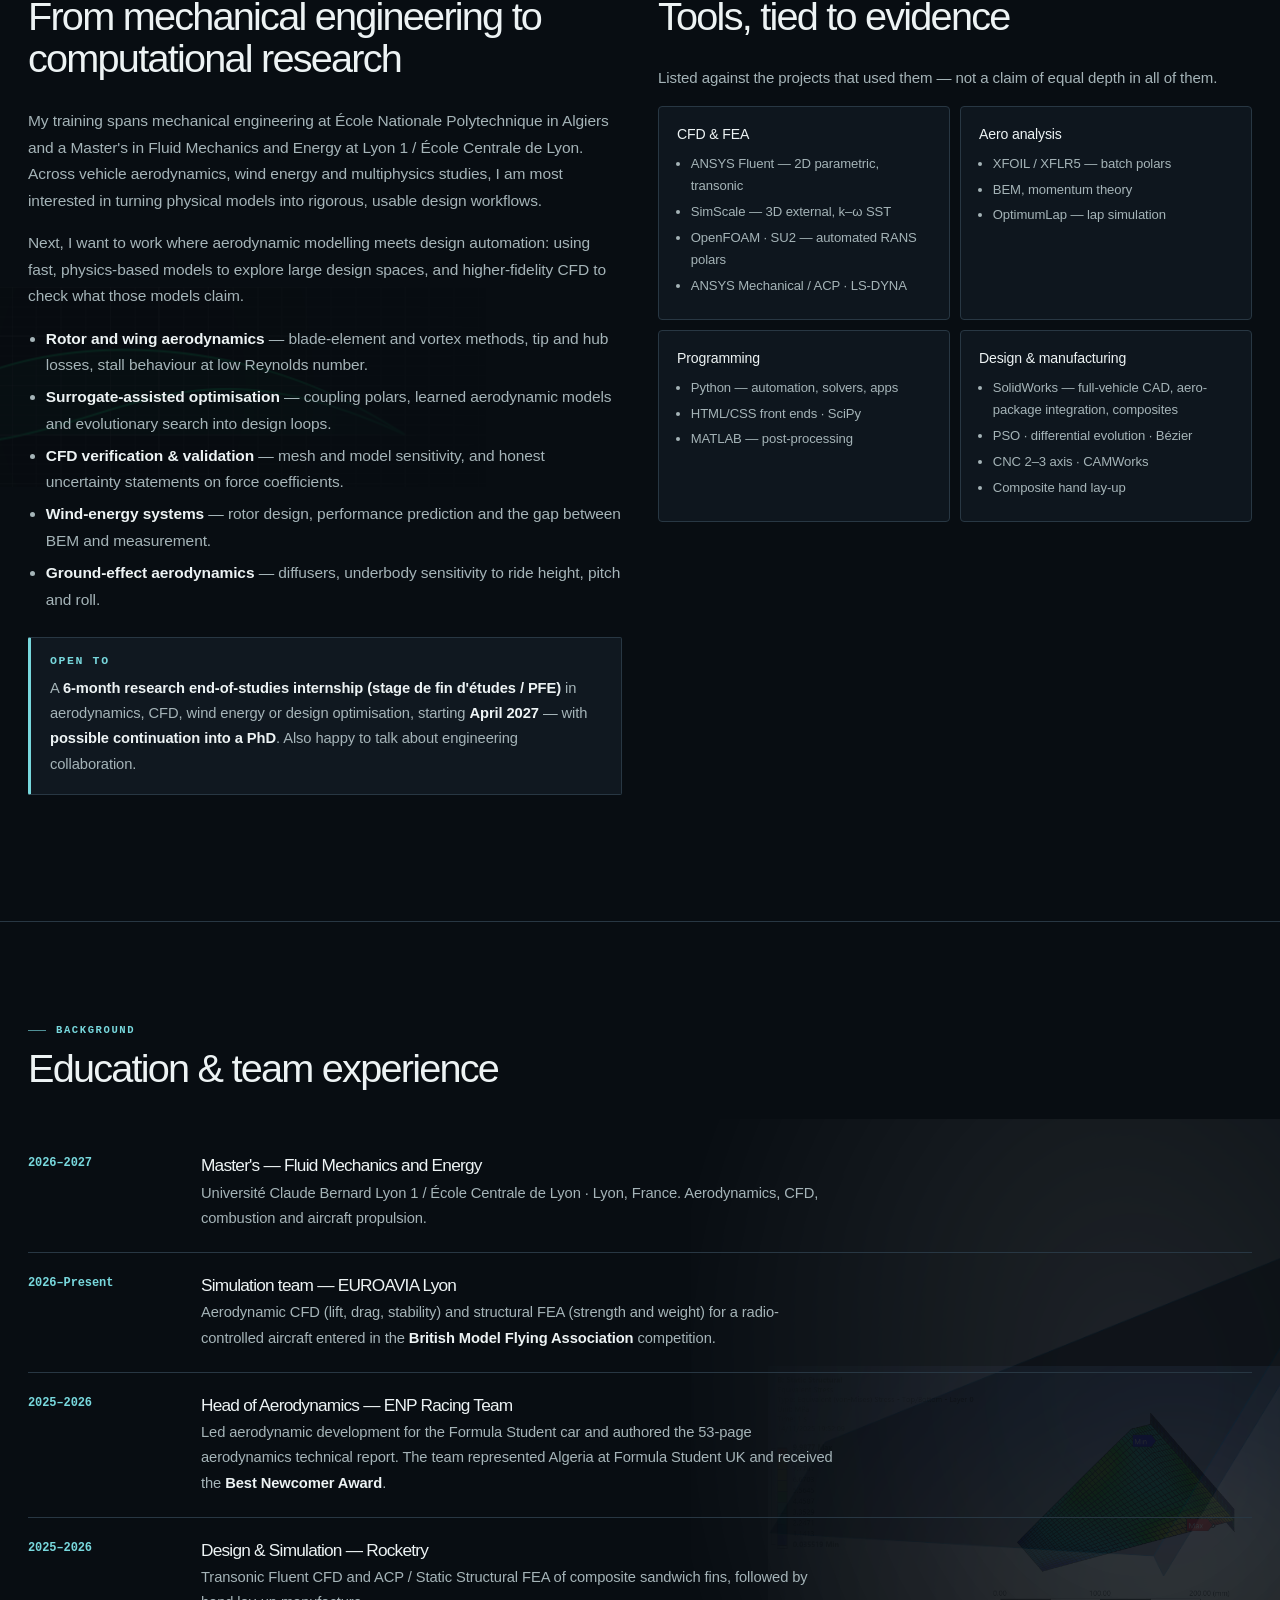
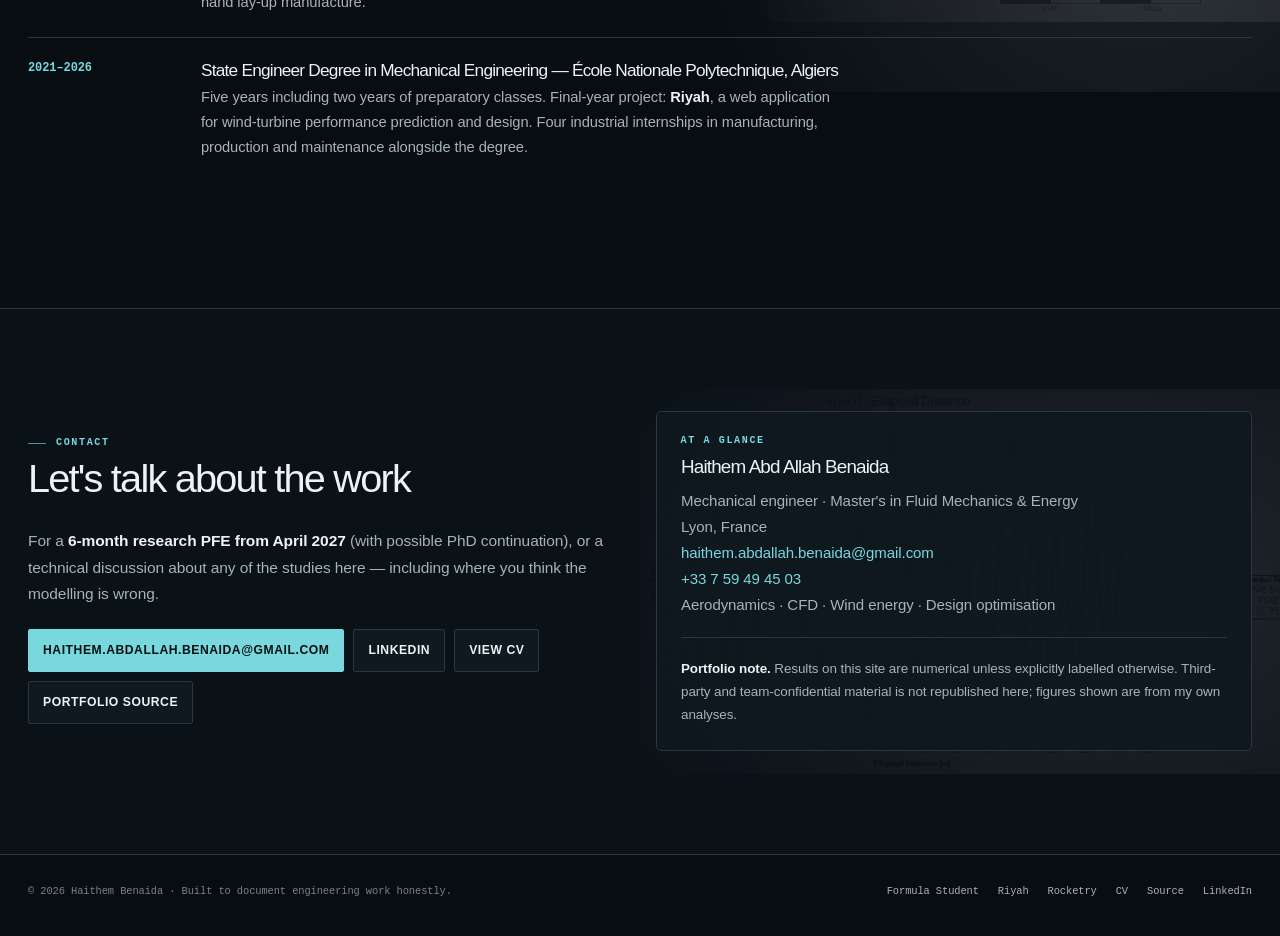
==== commit 4d870cfd: "Art direct portfolio as aerospace R&D experience Co-authored-by: arena-agent <297053741+arena-agent@" ====
--- a/index.html
+++ b/index.html
@@ -1,5 +1,5 @@
 <!doctype html>
-<html lang="en" data-theme="light">
+<html lang="en" data-theme="dark">
 <head>
 <meta charset="utf-8">
 <meta name="viewport" content="width=device-width, initial-scale=1">
@@ -9,7 +9,7 @@
 <meta property="og:title" content="Haithem Benaida — Aerodynamics, CFD &amp; Wind Energy">
 <meta property="og:description" content="Formula Student aero package development, BEM wind-turbine design software, and multiphysics simulation studies — with methods, assumptions and limitations documented.">
 <meta property="og:type" content="website">
-<meta property="og:image" content="assets/formula-student/underbody-devices.png">
+<meta property="og:image" content="assets/aerospace/rnd-flow-hero.webp">
 <link rel="stylesheet" href="assets/css/site.css">
 <link rel="stylesheet" href="assets/css/atmosphere.css">
 <link rel="icon" href="data:image/svg+xml,<svg xmlns='http://www.w3.org/2000/svg' viewBox='0 0 32 32'><rect width='32' height='32' rx='8' fill='%232459c4'/><text x='16' y='22' font-family='monospace' font-size='16' font-weight='bold' text-anchor='middle' fill='%23ffffff'>HB</text></svg>">
@@ -39,50 +39,35 @@
 
 <header class="hero hero-home">
   <div class="wrap hero-grid">
-    <div>
-      <div class="eyebrow">Mechanical engineer · Research-oriented</div>
-      <h1>Haithem<br><span class="grad">Benaida.</span></h1>
-      <p class="hero-role">Aerodynamics, computational fluid dynamics &amp; mechanical systems</p>
+    <div class="hero-copy">
+      <div class="eyebrow">AEROSPACE ENGINEERING · FLUID MECHANICS · COMPUTATIONAL DESIGN</div>
+      <h1>Make flow<br><span class="grad">measurable.</span></h1>
+      <p class="hero-role">Haithem Benaida <span>·</span> Mechanical engineer &amp; M2 Fluid Mechanics and Energy</p>
       <p class="lede">
-        Mechanical engineer and Master's student in Fluid Mechanics and Energy at
-        <strong>Université Claude Bernard Lyon&nbsp;1 / École Centrale de Lyon</strong>. I develop
-        simulation-led engineering workflows, from the Formula Student aero package to
-        <strong>Riyah</strong>, a wind-turbine design and prediction application validated against
-        experimental rotor data.
+        I turn aerodynamic theory into defensible engineering decisions—linking first-principles models,
+        CFD, optimisation and performance analysis across vehicle aerodynamics, wind energy and
+        multiphysics systems.
       </p>
-      <p class="availability">
-        <span class="dot"></span>
-        Seeking a <strong>6-month research end-of-studies internship (PFE) from April 2027</strong>,
-        with possible continuation into a PhD.
-      </p>
+      <p class="hero-affiliation">Université Claude Bernard Lyon 1 <span>/</span> École Centrale de Lyon</p>
+      <p class="availability"><span class="dot"></span><strong>Available for a 6-month research PFE from April 2027</strong><span class="availability-detail">PhD continuation possible</span></p>
       <div class="chips">
         <span class="chip chip-accent">External aerodynamics</span>
-        <span class="chip">CFD &amp; verification</span>
-        <span class="chip">Rotor / BEM</span>
-        <span class="chip">Optimisation</span>
-        <span class="chip">Scientific Python</span>
-        <span class="chip">Composites</span>
+        <span class="chip">CFD verification</span>
+        <span class="chip">Rotor aerodynamics</span>
+        <span class="chip">Design optimisation</span>
       </div>
       <div class="btn-row">
-        <a class="btn btn-primary" href="#work">
-          Explore the work
+        <a class="btn btn-primary" href="#work">Explore the research
           <svg viewBox="0 0 24 24" fill="none" stroke="currentColor" stroke-width="2.2" stroke-linecap="round"><path d="M5 12h14M13 6l6 6-6 6"/></svg>
         </a>
-        <a class="btn" href="cv.html">
-          <svg viewBox="0 0 24 24" fill="none" stroke="currentColor" stroke-width="2" stroke-linecap="round"><path d="M14 2H6a2 2 0 0 0-2 2v16a2 2 0 0 0 2 2h12a2 2 0 0 0 2-2V8z"/><path d="M14 2v6h6"/></svg>
-          Curriculum vitae
-        </a>
-        <a class="btn" href="https://www.linkedin.com/in/haithembenaida" rel="noopener">LinkedIn</a>
-        <a class="btn" href="https://github.com/abdoubunaido-maker" rel="noopener">
-          <svg viewBox="0 0 24 24" fill="currentColor"><path d="M12 2A10 10 0 0 0 2 12c0 4.42 2.87 8.17 6.84 9.5.5.08.66-.23.66-.5v-1.7c-2.78.6-3.37-1.34-3.37-1.34-.45-1.16-1.1-1.47-1.1-1.47-.91-.62.07-.6.07-.6 1 .07 1.53 1.03 1.53 1.03.87 1.52 2.34 1.07 2.91.83.09-.65.35-1.09.63-1.34-2.22-.25-4.55-1.11-4.55-4.94 0-1.1.39-1.99 1.03-2.69-.1-.25-.45-1.27.1-2.65 0 0 .84-.27 2.75 1.02a9.6 9.6 0 0 1 5 0c1.91-1.29 2.75-1.02 2.75-1.02.55 1.38.2 2.4.1 2.65.64.7 1.03 1.59 1.03 2.69 0 3.84-2.34 4.69-4.57 4.94.36.31.68.92.68 1.85v2.74c0 .27.16.59.67.5A10 10 0 0 0 22 12A10 10 0 0 0 12 2z"/></svg>
-          GitHub
-        </a>
-      </div>
-    </div>
-    <figure class="hero-figure">
-      <img src="assets/formula-student/cad-yellow-cutout.png" alt="Three-quarter front SolidWorks CAD rendering of the ENP Racing Team Formula Student car with yellow front and rear aerodynamic packages, black chassis, and four tires." width="800" height="700" loading="eager" decoding="async" fetchpriority="high">
-      <figcaption>ENP Racing Team · SolidWorks full-vehicle CAD · front and rear aero package integration.</figcaption>
-    </figure>
+        <a class="btn" href="cv.html">Curriculum vitae</a>
+      </div>
+    </div>
+    <div class="hero-visual" aria-hidden="true">
+      <img src="assets/aerospace/rnd-flow-hero.webp" alt="" width="1536" height="1024" fetchpriority="high" decoding="async">
+    </div>
+    <div class="hero-visual-note"><span>ATMOSPHERIC CONCEPT</span><br>Illustrative flow field · not project simulation data</div>
+    <a class="hero-scroll" href="#work" aria-label="Scroll to selected engineering work"><span></span>SCROLL TO EXPLORE</a>
   </div>
 </header>
 
@@ -92,7 +77,7 @@
   <section class="section results-section" aria-label="Flagship results">
     <div class="wrap">
       <div class="section-head">
-        <div class="eyebrow">Flagship results</div>
+        <div class="eyebrow">FORMULA STUDENT / PERFORMANCE SNAPSHOT</div>
         <h2>A downforce package, derived rather than guessed</h2>
         <p>
           Every number below comes from the 53-page technical report behind the Formula Student project.
@@ -133,9 +118,9 @@
   <section class="section work-section" id="work">
     <div class="wrap">
       <div class="section-head">
-        <div class="eyebrow">Selected work</div>
-        <h2>Four projects, documented end to end</h2>
-        <p>Objective, method, numerical setup, results, and what the model does <em>not</em> establish.</p>
+        <div class="eyebrow">TECHNICAL DOSSIERS · 04</div>
+        <h2>From physical model to engineering decision</h2>
+        <p>Four case files trace the challenge, method, numerical evidence, decision, and limits of what each model can establish.</p>
       </div>
 
       <div class="grid-2">
@@ -167,32 +152,8 @@
         </article>
 
         <article class="project">
-          <div class="project-thumb" style="display:grid;place-items:center;background:linear-gradient(150deg,var(--panel-2),var(--panel));">
-            <svg viewBox="0 0 320 168" width="100%" height="100%" role="img" aria-label="Schematic of a horizontal-axis wind turbine rotor with blade elements and an incoming velocity profile.">
-              <defs>
-                <linearGradient id="bladeGrad" x1="0" y1="0" x2="1" y2="1">
-                  <stop offset="0" stop-color="#5278bd"/><stop offset="1" stop-color="#8298b5"/>
-                </linearGradient>
-              </defs>
-              <g stroke="#8298b5" stroke-width="1.2" opacity=".5">
-                <path d="M14 44h56M14 62h48M14 80h56M14 98h48M14 116h56" stroke-linecap="round"/>
-                <path d="M64 40l8 4-8 4M56 58l8 4-8 4M64 76l8 4-8 4M56 94l8 4-8 4M64 112l8 4-8 4" fill="none"/>
-              </g>
-              <circle cx="186" cy="84" r="66" fill="none" stroke="#d5dce5" stroke-width="1" stroke-dasharray="3 4"/>
-              <g fill="url(#bladeGrad)" opacity=".92">
-                <path d="M186 84 C196 52 200 30 194 19 C186 26 178 54 178 82 Z"/>
-                <path d="M186 84 C214 100 234 112 245 108 C240 98 214 86 188 78 Z"/>
-                <path d="M186 84 C158 100 138 112 127 108 C132 98 158 86 184 78 Z"/>
-              </g>
-              <g stroke="#0b1120" stroke-width=".7" opacity=".55">
-                <path d="M182 66l9 3M180 50l9 3M198 92l4-8M212 98l4-8M170 92l-4-8M156 98l-4-8"/>
-              </g>
-              <circle cx="186" cy="84" r="9" fill="#101a2d" stroke="#5278bd" stroke-width="2"/>
-              <rect x="182" y="90" width="8" height="58" rx="3" fill="#d5dce5"/>
-              <rect x="164" y="146" width="44" height="5" rx="2.5" fill="#d5dce5"/>
-              <text x="250" y="30" font-family="monospace" font-size="10" fill="#758190">BEM</text>
-              <text x="250" y="44" font-family="monospace" font-size="10" fill="#758190">Cp–λ</text>
-            </svg>
+          <div class="project-thumb riyah-thumb">
+            <img src="assets/riyah/logo.png" alt="Riyah wind-turbine design application logo." width="500" height="500" loading="lazy" decoding="async">
           </div>
           <div class="project-body">
             <div class="eyebrow no-rule">Wind energy · Engineering software</div>
@@ -237,23 +198,8 @@
         </article>
 
         <article class="project">
-          <div class="project-thumb" style="display:grid;place-items:center;background:linear-gradient(150deg,var(--panel-2),var(--panel));">
-            <svg viewBox="0 0 320 168" width="100%" height="100%" role="img" aria-label="Schematic of a boundary-layer velocity profile with near-wall mesh refinement.">
-              <g stroke="#d5dce5" stroke-width="1">
-                <path d="M40 140h250M40 140V26"/>
-              </g>
-              <g stroke="#5278bd" stroke-width="1" opacity=".35">
-                <path d="M40 132h250M40 122h250M40 110h250M40 94h250M40 74h250M40 50h250"/>
-              </g>
-              <path d="M40 140 C90 138 120 120 150 92 C180 64 220 44 288 38" fill="none" stroke="#8298b5" stroke-width="2.4"/>
-              <g stroke="#8298b5" stroke-width="1.4" opacity=".8" stroke-linecap="round">
-                <path d="M70 140h12M70 132h26M70 122h40M70 110h56M70 94h74M70 74h96M70 50h124"/>
-              </g>
-              <path d="M40 140 C120 136 200 100 288 38" fill="none" stroke="#bd7a3c" stroke-width="1.2" stroke-dasharray="4 4" opacity=".8"/>
-              <text x="248" y="30" font-family="monospace" font-size="10" fill="#bd7a3c">δ</text>
-              <text x="46" y="22" font-family="monospace" font-size="10" fill="#758190">y⁺ &lt; 1</text>
-              <text x="228" y="156" font-family="monospace" font-size="10" fill="#758190">u(y)</text>
-            </svg>
+          <div class="project-thumb">
+            <img src="assets/formula-student/mesh-inflation.png" alt="Near-wall inflation-layer mesh around an aerodynamic surface, from the project CFD workflow." loading="lazy" decoding="async">
           </div>
           <div class="project-body">
             <div class="eyebrow no-rule">Numerics · Growing collection</div>
--- a/assets/css/site.css
+++ b/assets/css/site.css
@@ -898,3 +898,245 @@
   .project.featured { grid-template-columns: 1fr; }
   .project.featured .project-thumb { min-height: 0; aspect-ratio: 16 / 8; border-right: 0; border-bottom: 1px solid var(--line); }
 }
+
+/* Report-derived analytical plots: transparent vector traces with restrained legends. */
+.analytical-plot { min-width: 0; }
+.chart-legend {
+  display: flex;
+  flex-wrap: wrap;
+  gap: 7px 13px;
+  margin: 3px 0 0;
+  color: var(--muted-2);
+  font: 500 .72rem/1.3 var(--mono);
+}
+.chart-legend-item { display: inline-flex; align-items: center; gap: 6px; white-space: nowrap; }
+.chart-legend-item i {
+  display: inline-block;
+  width: 17px;
+  height: 2px;
+  background: var(--series-color);
+  border-radius: 2px;
+}
+.plot-provenance { margin: .7rem 0 0; font-size: .82rem; }
+.formula-derivation {
+  margin: 1rem 0 1.5rem;
+  border-block: 1px solid var(--line-soft);
+  color: var(--muted);
+}
+.formula-derivation summary {
+  cursor: pointer;
+  padding: .8rem 0;
+  color: var(--accent-2);
+  font-weight: 620;
+}
+.formula-derivation[open] { padding-bottom: .9rem; }
+.formula-derivation .eq { margin-block: .8rem; }
+.formula-derivation .equation-wide .eq-body { min-width: 0; font-size: clamp(.9rem, 1.6vw, 1.05rem); }
+.formula-derivation p { font-size: .9rem; }
+@media (max-width: 580px) {
+  .chart-legend { gap: 6px 10px; font-size: .67rem; }
+  .formula-derivation .equation-wide { padding-inline: 12px; }
+}
+.chart-legend-item i.chart-dot { width: 7px; height: 7px; border-radius: 50%; }
+@media print {
+  .formula-page .formula-derivation:not([open]) > :not(summary) { display: block !important; }
+  .formula-page .formula-derivation summary { display: none; }
+}
+
+/* Immersive report gallery: one continuous plot stage, no per-plot card frames. */
+.aero-deck {
+  position: relative;
+  isolation: isolate;
+  margin: clamp(2rem, 4vw, 3.5rem) 0 1.4rem;
+  padding: clamp(1.15rem, 3vw, 2.1rem) 0 .9rem;
+  border-block: 1px solid var(--line-soft);
+  overflow: hidden;
+  background:
+    radial-gradient(ellipse at 78% 35%, color-mix(in srgb, var(--accent-2) 8%, transparent), transparent 52%),
+    linear-gradient(100deg, transparent 0%, color-mix(in srgb, var(--bg) 18%, transparent) 55%, transparent 100%);
+}
+.aero-deck-heading { position: relative; z-index: 2; max-width: 760px; margin-bottom: .6rem; }
+.aero-deck-heading h3 { margin: .65rem 0 .45rem; font-size: clamp(1.3rem, 2.4vw, 1.9rem); }
+.aero-deck-heading p { max-width: 66ch; margin: 0; color: var(--muted); font-size: .92rem; }
+.aero-deck-viewport { overflow: hidden; touch-action: pan-y pinch-zoom; outline-offset: 5px; }
+.aero-deck-track { display: flex; width: 100%; transition: transform .62s cubic-bezier(.2,.72,.18,1); will-change: transform; }
+.aero-slide {
+  position: relative;
+  isolation: isolate;
+  display: grid;
+  grid-template-columns: minmax(210px, .75fr) minmax(0, 1.5fr);
+  align-items: center;
+  gap: clamp(1rem, 3vw, 2.5rem);
+  flex: 0 0 100%;
+  min-width: 0;
+  min-height: 340px;
+  padding: 1.35rem clamp(.3rem, 1vw, .8rem) 1.55rem;
+}
+.aero-slide::before {
+  content: "";
+  position: absolute;
+  z-index: -1;
+  pointer-events: none;
+  inset: 0 -3% 0 auto;
+  width: 64%;
+  background-position: center right;
+  background-repeat: no-repeat;
+  background-size: contain;
+  opacity: .12;
+  -webkit-mask-image: radial-gradient(ellipse 66% 62% at 62% 49%, #000 8%, transparent 84%);
+  mask-image: radial-gradient(ellipse 66% 62% at 62% 49%, #000 8%, transparent 84%);
+  mix-blend-mode: multiply;
+}
+.aero-slide[data-scene="drag"]::before { background-image: url("../formula-student/cad-yellow-cutout.png"); }
+.aero-slide[data-scene="corner"]::before { background-image: url("../formula-student/cad-dark-cutout.png"); }
+.aero-slide[data-scene="airfoil"]::before { background-image: url("../formula-student/s1223-profile.png"); }
+.aero-slide[data-scene="flow"]::before { background-image: url("../formula-student/rear-wing-pressure-3d.png"); opacity: .10; }
+.aero-slide[data-scene="vehicle"]::before { background-image: url("../formula-student/car-wings-pressure-3d.png"); opacity: .10; }
+.aero-slide[data-scene="lap"]::before { background-image: url("../formula-student/cad-yellow-cutout.png"); opacity: .09; }
+[data-theme="dark"] .aero-slide::before { mix-blend-mode: screen; opacity: .15; }
+.aero-slide-copy { max-width: 33ch; padding: .2rem 0; }
+.aero-slide-index { display: block; margin-bottom: .75rem; color: var(--accent-2); font: 650 .68rem/1.4 var(--mono); letter-spacing: .11em; }
+.aero-slide-copy h4 { margin: 0 0 .65rem; max-width: 18ch; font-size: clamp(1.3rem, 2.25vw, 1.9rem); line-height: 1.12; }
+.aero-slide-copy p { margin: 0 0 .9rem; color: var(--muted); font-size: .9rem; line-height: 1.58; }
+.aero-source { display: block; color: var(--muted-2); font: 550 .65rem/1.5 var(--mono); letter-spacing: .045em; }
+.aero-slide-plot { position: relative; min-width: 0; padding: .3rem 0; }
+.aero-slide-plot::before {
+  content: "";
+  position: absolute;
+  z-index: -1;
+  inset: 4% -2%;
+  pointer-events: none;
+  background: radial-gradient(ellipse at 50% 52%, color-mix(in srgb, var(--bg) 56%, transparent), transparent 72%);
+}
+.aero-slide .chart { overflow: visible; }
+.aero-slide .chart text { font-size: 10.5px; }
+.aero-slide .chart .axis-label { font-size: 10px; }
+.aero-slide .chart-legend { justify-content: center; margin-top: -.05rem; }
+.aero-deck-controls { display: flex; align-items: center; gap: 1rem; width: min(100%, 270px); margin: .1rem 0 0 auto; }
+.aero-arrow {
+  display: grid;
+  place-items: center;
+  flex: 0 0 34px;
+  width: 34px;
+  height: 34px;
+  padding: 0;
+  border: 1px solid var(--line);
+  border-radius: 50%;
+  background: transparent;
+  color: var(--muted);
+  cursor: pointer;
+  transition: color .2s ease, border-color .2s ease, transform .2s ease;
+}
+.aero-arrow:hover { color: var(--accent); border-color: var(--accent); transform: translateY(-1px); }
+.aero-arrow svg { width: 17px; height: 17px; fill: none; stroke: currentColor; stroke-width: 1.7; stroke-linecap: round; stroke-linejoin: round; }
+.aero-deck-navigation { display: flex; align-items: center; gap: 7px; margin-left: auto; }
+.aero-step { width: 7px; height: 7px; padding: 0; border: 0; border-radius: 9px; background: var(--muted-2); opacity: .48; cursor: pointer; transition: width .25s ease, opacity .25s ease, background .25s ease; }
+.aero-step.is-active { width: 28px; background: var(--accent); opacity: 1; }
+.aero-deck-status { min-width: 48px; color: var(--muted-2); font: 600 .7rem/1 var(--mono); text-align: center; }
+.aero-deck-status span { opacity: .45; padding-inline: 2px; }
+@media (max-width: 760px) {
+  .aero-slide { grid-template-columns: minmax(0, 1fr); gap: .6rem; min-height: 0; padding-block: 1rem 1.25rem; }
+  .aero-slide-copy { max-width: 62ch; }
+  .aero-slide-copy h4 { max-width: 25ch; }
+  .aero-slide-plot { width: 100%; }
+  .aero-slide::before { inset: 8% -12% auto auto; width: 88%; height: 55%; opacity: .08; }
+  .aero-deck-controls { margin-top: .5rem; }
+}
+@media (prefers-reduced-motion: reduce) {
+  .aero-deck-track, .aero-arrow, .aero-step { transition: none !important; }
+}
+@media print {
+  .aero-deck { overflow: visible; background: none; }
+  .aero-deck-viewport { overflow: visible; }
+  .aero-deck-track { display: block; transform: none !important; }
+  .aero-slide { display: grid !important; page-break-inside: avoid; border-bottom: 1px solid #bbb; }
+  .aero-slide::before { display: none; }
+  .aero-deck-controls { display: none; }
+}
+.aero-slide-visual { position: relative; min-width: 0; width: 100%; }
+.aero-slide-visual figure { margin: 0; }
+.aero-slide-visual img {
+  display: block;
+  width: 100%;
+  max-height: 350px;
+  object-fit: contain;
+  mix-blend-mode: multiply;
+}
+.aero-slide-visual figcaption {
+  margin-top: .25rem;
+  color: var(--muted-2);
+  font: 550 .66rem/1.45 var(--mono);
+  letter-spacing: .025em;
+  text-align: right;
+}
+.aero-slide-visual-flow img { max-height: 390px; }
+[data-theme="dark"] .aero-slide-visual img { mix-blend-mode: normal; }
+@media (max-width: 760px) {
+  .aero-slide-visual img { max-height: 290px; }
+  .aero-slide-visual-flow img { max-height: 320px; }
+}
+@media print {
+  .aero-slide-visual img { mix-blend-mode: normal; }
+}
+
+/* Keep the two core forces visible together, with labelled navigation in view. */
+.aero-slide-model-pair {
+  grid-template-columns: minmax(0, 1fr);
+  align-items: start;
+  gap: .35rem;
+  min-height: 0;
+}
+.aero-slide-model-pair .aero-slide-copy { max-width: 78ch; }
+.aero-model-pair { display: grid; grid-template-columns: repeat(2, minmax(0, 1fr)); gap: clamp(.8rem, 2vw, 1.7rem); align-items: start; }
+.aero-model-pair .aero-slide-plot { min-width: 0; padding: .2rem 0; }
+.aero-plot-title { margin: 0 0 .15rem; color: var(--muted); font: 600 .7rem/1.35 var(--mono); letter-spacing: .035em; text-align: center; }
+.aero-model-pair .chart text { font-size: 9px; }
+.aero-model-pair .chart .axis-label { font-size: 9px; }
+.aero-deck-controls { width: 100%; margin: .85rem 0 .25rem; gap: .65rem; }
+.aero-deck-navigation { flex: 1 1 auto; min-width: 0; justify-content: center; gap: .35rem; margin-left: 0; }
+.aero-deck-navigation .aero-step {
+  flex: 0 0 auto;
+  width: auto;
+  height: 30px;
+  padding: 0 .65rem;
+  border: 1px solid var(--line);
+  border-radius: 999px;
+  background: transparent;
+  color: var(--muted);
+  font: 600 .66rem/1 var(--mono);
+  white-space: nowrap;
+  opacity: .8;
+}
+.aero-deck-navigation .aero-step.is-active {
+  width: auto;
+  border-color: color-mix(in srgb, var(--accent) 55%, var(--line));
+  background: color-mix(in srgb, var(--accent) 10%, transparent);
+  color: var(--accent);
+  opacity: 1;
+}
+@media (max-width: 760px) {
+  .aero-model-pair { grid-template-columns: minmax(0, 1fr); gap: 1rem; }
+  .aero-model-pair .aero-slide-plot { max-width: 560px; margin-inline: auto; width: 100%; }
+  .aero-deck-controls { gap: .4rem; }
+  .aero-deck-navigation { justify-content: flex-start; overflow-x: auto; scrollbar-width: thin; }
+  .aero-deck-navigation .aero-step { padding-inline: .5rem; font-size: .62rem; }
+  .aero-deck-status { min-width: 42px; }
+}
+
+/* Riyah's supplied app mark replaces the hand-drawn rotor schematic in its hero. */
+.riyah-page .riyah-logo-figure { background: #000; }
+.riyah-page .riyah-logo-figure::before { display: none; }
+.riyah-page .riyah-logo-figure img {
+  display: block;
+  width: 100%;
+  height: clamp(240px, 31vw, 340px);
+  min-height: 0;
+  aspect-ratio: 16 / 9;
+  object-fit: cover;
+  object-position: center 48%;
+  background: #000;
+}
+.riyah-page .riyah-logo-figure figcaption { background: var(--panel); }
+@media (max-width: 760px) {
+  .riyah-page .riyah-logo-figure img { height: clamp(205px, 56vw, 300px); aspect-ratio: 16 / 9; }
+}
--- a/assets/css/atmosphere.css
+++ b/assets/css/atmosphere.css
@@ -392,3 +392,403 @@
   .home-page .hero-figure { width: 100%; margin: 0; }
   .home-page .hero-figure img { -webkit-mask-image: none; mask-image: none; mix-blend-mode: normal; }
 }
+
+/* ==========================================================================
+   AERONAUTICS / R&D — shared art direction
+   ========================================================================== */
+:root {
+  --bg: #080d12;
+  --bg-grad: #121d27;
+  --panel: #101820;
+  --panel-2: #15212a;
+  --line: #283743;
+  --line-soft: #1b2831;
+  --text: #edf3f4;
+  --muted: #a5b4b8;
+  --muted-2: #72858b;
+  --accent: #78d8dd;
+  --accent-2: #a7c3d4;
+  --accent-ink: #061012;
+  --warn: #e4b76a;
+  --radius: 3px;
+  --radius-sm: 2px;
+  --maxw: 1240px;
+  --mono: ui-monospace, "SFMono-Regular", Consolas, "Liberation Mono", monospace;
+  --sans: Inter, "Aptos", "Segoe UI", Arial, sans-serif;
+  --shadow: 0 18px 48px -32px rgba(0, 0, 0, .7);
+}
+[data-theme="light"] {
+  --bg: #f0f3f3;
+  --bg-grad: #e3e9e9;
+  --panel: #f7f9f8;
+  --panel-2: #e7eded;
+  --line: #ccd7d8;
+  --line-soft: #dce4e4;
+  --text: #142126;
+  --muted: #4e6268;
+  --muted-2: #718187;
+  --accent: #087e83;
+  --accent-2: #3e7186;
+  --accent-ink: #f5fbfb;
+  --warn: #936018;
+  --shadow: 0 18px 42px -34px rgba(25, 48, 54, .35);
+}
+html { scroll-padding-top: 78px; }
+body {
+  font-family: var(--sans);
+  line-height: 1.72;
+  background:
+    radial-gradient(ellipse 58rem 35rem at 100% -7%, color-mix(in srgb, var(--accent-2) 8%, transparent), transparent 69%),
+    linear-gradient(180deg, color-mix(in srgb, var(--panel) 14%, transparent), transparent 33rem),
+    var(--bg);
+}
+h1, h2, h3, h4 { font-family: var(--sans); font-weight: 540; letter-spacing: -.045em; }
+h1 { letter-spacing: -.065em; }
+strong { font-weight: 620; }
+.wrap { width: min(var(--maxw), calc(100% - 56px)); }
+
+/* Instrument-panel navigation: quiet glass, clear active location. */
+.nav {
+  background: color-mix(in srgb, var(--bg) 83%, transparent);
+  border-bottom: 1px solid color-mix(in srgb, var(--line) 74%, transparent);
+  backdrop-filter: blur(18px) saturate(135%);
+}
+.nav-in { min-height: 70px; gap: clamp(12px, 2vw, 24px); }
+.brand { gap: 12px; font-size: .86rem; letter-spacing: .025em; }
+.brand-mark {
+  border-radius: 2px;
+  width: 31px; height: 31px;
+  background: transparent;
+  border: 1px solid color-mix(in srgb, var(--accent) 65%, var(--line));
+  color: var(--accent);
+  font-size: .72rem;
+}
+.nav-links { gap: clamp(1px, .25vw, 5px); }
+.nav-links a {
+  position: relative;
+  border-radius: 2px;
+  padding: 8px 10px;
+  font: 600 .65rem/1.3 var(--mono);
+  letter-spacing: .035em;
+  text-transform: uppercase;
+}
+.nav-links a:hover, .nav-links a[aria-current="page"] { background: transparent; color: var(--text); }
+.nav-links a.is-active::after, .nav-links a[aria-current="page"]::after { height: 1px; bottom: 1px; background: var(--accent); }
+.icon-btn { border-radius: 2px; background: transparent; }
+
+/* Premium editorial controls. */
+.btn { border-radius: 2px; font-size: .76rem; letter-spacing: .045em; text-transform: uppercase; }
+.btn-primary { background: var(--accent); color: var(--accent-ink); border-color: var(--accent); }
+.btn-primary:hover { color: var(--accent-ink); filter: brightness(1.07); }
+.btn-row { gap: 9px; }
+.eyebrow { font-size: .63rem; letter-spacing: .16em; color: var(--accent); }
+.eyebrow::before { width: 18px; }
+.chip { border-radius: 2px; font: 600 .63rem/1.2 var(--mono); letter-spacing: .035em; text-transform: uppercase; }
+
+/* Full-field opening frame: project atmosphere, not a hero card. */
+.home-page .hero-home {
+  position: relative;
+  isolation: isolate;
+  display: flex;
+  align-items: stretch;
+  min-height: min(900px, calc(100svh - 70px));
+  padding: 0;
+  overflow: clip;
+  background: #070c11;
+}
+.home-page .hero-home::before {
+  content: "";
+  position: absolute;
+  z-index: 1;
+  inset: 0;
+  width: auto; height: auto; top: 0; right: 0; opacity: 1;
+  pointer-events: none;
+  mix-blend-mode: normal;
+  -webkit-mask-image: none; mask-image: none;
+  background-repeat: no-repeat;
+  background:
+    linear-gradient(90deg, #070c11 0%, rgba(7,12,17,.97) 23%, rgba(7,12,17,.79) 42%, rgba(7,12,17,.15) 75%, rgba(7,12,17,.27) 100%),
+    linear-gradient(0deg, rgba(7,12,17,.88) 0%, transparent 25%, transparent 72%, rgba(7,12,17,.25) 100%);
+  background-size: cover, cover;
+  background-position: center, center;
+}
+.home-page .hero-home::after {
+  content: "";
+  position: absolute;
+  z-index: 2;
+  inset: 0;
+  width: auto; height: auto; top: 0; right: 0;
+  pointer-events: none;
+  opacity: .34;
+  mix-blend-mode: normal;
+  background:
+    radial-gradient(330px circle at var(--pointer-x, 77%) var(--pointer-y, 43%), rgba(120,216,221,.11), transparent 69%),
+    linear-gradient(rgba(209,230,231,.024) 1px, transparent 1px),
+    linear-gradient(90deg, rgba(209,230,231,.024) 1px, transparent 1px);
+  background-repeat: no-repeat, repeat, repeat;
+  background-size: auto, 76px 76px, 76px 76px;
+  background-position: center, 0 0, 0 0;
+  -webkit-mask-image: linear-gradient(90deg, transparent, #000 55%, #000);
+  mask-image: linear-gradient(90deg, transparent, #000 55%, #000);
+}
+.home-page .hero-home > .wrap { position: static; z-index: auto; }
+.home-page .hero-home .hero-grid {
+  position: static;
+  display: block;
+  min-height: min(900px, calc(100svh - 70px));
+  padding-block: clamp(70px, 11vh, 130px) clamp(76px, 10vh, 120px);
+}
+.home-page .hero-copy {
+  position: relative;
+  z-index: 4;
+  width: min(700px, 62vw);
+  padding-top: clamp(12px, 4vh, 50px);
+  color: #eef4f5;
+}
+.home-page .hero-copy .eyebrow { color: #9eafb2; font-size: .62rem; line-height: 1.65; }
+.home-page .hero-copy h1 {
+  max-width: 9ch;
+  margin: clamp(24px, 4vh, 42px) 0 24px;
+  color: #f2f6f6;
+  font-size: clamp(4.1rem, 8.6vw, 8.4rem);
+  font-weight: 470;
+  line-height: .9;
+}
+.home-page .hero-copy h1 .grad {
+  color: #8bdde0;
+  background: linear-gradient(100deg, #8bdde0 0%, #c4d6d6 74%, #e3d2a9 100%);
+  -webkit-background-clip: text;
+  background-clip: text;
+  -webkit-text-fill-color: transparent;
+}
+.home-page .hero-role { margin: 0 0 14px; color: #e5edef; font-size: clamp(.88rem, 1.25vw, 1.05rem); font-weight: 500; }
+.home-page .hero-role span, .home-page .hero-affiliation span { padding-inline: .3em; color: var(--accent); }
+.home-page .hero-copy .lede { max-width: 54ch; color: #b2c0c3; font-size: clamp(.94rem, 1.23vw, 1.06rem); line-height: 1.76; }
+.home-page .hero-affiliation { margin: 1.2rem 0; color: #7f959a; font: 600 .63rem/1.6 var(--mono); letter-spacing: .045em; text-transform: uppercase; }
+.home-page .hero-copy .availability {
+  display: flex; align-items: center; flex-wrap: wrap; gap: 8px 11px;
+  margin: 1.5rem 0 1.2rem;
+  padding: 0 0 0 13px;
+  border: 0; border-left: 1px solid rgba(120,216,221,.7);
+  border-radius: 0; background: transparent;
+  color: #d4dede; font-size: .78rem;
+}
+.home-page .hero-copy .availability strong { color: #edf4f4; font-weight: 560; }
+.home-page .availability-detail { color: #809397; font: .64rem/1.5 var(--mono); }
+.home-page .hero-copy .availability .dot { background: var(--accent); box-shadow: 0 0 12px rgba(120,216,221,.45); }
+.home-page .hero-copy .chips { margin-top: 1.4rem; gap: 6px; }
+.home-page .hero-copy .chip { color: #aebdc0; border-color: rgba(210,228,230,.18); background: rgba(10,17,22,.22); }
+.home-page .hero-copy .chip-accent { color: #9ce1e2; border-color: rgba(120,216,221,.45); }
+.home-page .hero-copy .btn-row { margin-top: 1.6rem; }
+.home-page .hero-copy .btn { min-height: 44px; border-color: rgba(220,235,235,.3); color: #edf4f4; background: rgba(11,18,23,.34); backdrop-filter: blur(6px); }
+.home-page .hero-copy .btn-primary { color: #071012; background: #8bdde0; border-color: #8bdde0; }
+.home-page .hero-copy .btn svg { transition: transform .3s cubic-bezier(.2,.7,.2,1); }
+.home-page .hero-copy .btn:hover svg { transform: translateX(4px); }
+.home-page .hero-visual { position: absolute; z-index: 0; inset: 0; overflow: hidden; pointer-events: none; }
+.home-page .hero-visual img {
+  display: block; width: 100%; height: 100%; object-fit: cover; object-position: center 52%;
+  opacity: .83; transform: scale(1.025); animation: hero-drift 24s ease-in-out infinite alternate;
+}
+.home-page .hero-visual-note {
+  position: absolute; z-index: 3; right: max(28px, calc((100vw - var(--maxw)) / 2)); bottom: clamp(28px, 5vh, 58px);
+  color: rgba(226,237,238,.62); font: 500 .57rem/1.8 var(--mono); letter-spacing: .07em; text-align: right; text-transform: uppercase;
+}
+.home-page .hero-visual-note span { color: #9ce1e2; }
+.home-page .hero-scroll {
+  position: absolute; z-index: 4; left: max(28px, calc((100vw - var(--maxw)) / 2)); bottom: clamp(28px, 5vh, 58px);
+  display: inline-flex; align-items: center; gap: 12px; color: rgba(223,236,237,.64);
+  font: 600 .58rem/1 var(--mono); letter-spacing: .12em; text-transform: uppercase;
+}
+.home-page .hero-scroll span { display: inline-block; width: 38px; height: 1px; background: var(--accent); transform-origin:left; animation: scroll-line 1.8s ease-in-out infinite; }
+@keyframes hero-drift { from { transform: scale(1.025) translate3d(0,0,0); } to { transform: scale(1.075) translate3d(-.6%,.2%,0); } }
+@keyframes scroll-line { 0%,100% { transform: scaleX(.5); opacity: .55; } 50% { transform: scaleX(1); opacity: 1; } }
+
+/* Data enters as a quiet instrument readout, not a dashboard of cards. */
+.home-page .results-section {
+  padding: clamp(46px, 6vw, 72px) 0;
+  background: color-mix(in srgb, var(--panel) 54%, transparent);
+  border-top: 1px solid var(--line-soft);
+}
+.home-page .results-section .section-head { display: grid; grid-template-columns: .82fr 1.18fr; column-gap: 4vw; max-width: none; align-items: end; margin-bottom: 26px; }
+.home-page .results-section .section-head .eyebrow { grid-column: 1/-1; margin-bottom: 13px; }
+.home-page .results-section .section-head h2 { max-width: 18ch; margin: 0; font-size: clamp(1.7rem, 3.2vw, 2.8rem); line-height: 1.04; }
+.home-page .results-section .section-head p { max-width: 49ch; justify-self: end; color: var(--muted); font-size: .84rem; }
+.home-page .metrics { display: grid; grid-template-columns: repeat(5,minmax(0,1fr)); border-block: 1px solid var(--line); }
+.home-page .metric { min-height: 128px; padding: 18px 18px 16px 0; text-align: left; border: 0; border-radius: 0; background: transparent; box-shadow: none; }
+.home-page .metric + .metric { padding-left: 18px; border-left: 1px solid var(--line); }
+.home-page .metric-val { color: var(--text); font: 500 clamp(1.8rem, 3vw, 2.8rem)/1 var(--sans); letter-spacing: -.065em; }
+.home-page .metric-val .unit { color: var(--accent); font-size: .53em; }
+.home-page .metric-label { margin-top: 12px; font: 600 .65rem/1.4 var(--mono); letter-spacing: .045em; text-transform: uppercase; }
+.home-page .metric-note { margin-top: 5px; color: var(--muted-2); font-size: .68rem; }
+
+/* Case studies: continuous editorial rows with the source visuals doing the talking. */
+.home-page .work-section { border-top: 1px solid var(--line); }
+.home-page .work-section .section-head { max-width: none; display: grid; grid-template-columns: .78fr 1.22fr; align-items: end; column-gap: 4vw; }
+.home-page .work-section .section-head .eyebrow { grid-column: 1/-1; margin-bottom: 13px; }
+.home-page .work-section .section-head h2 { max-width: 19ch; margin: 0; font-size: clamp(1.8rem, 3.3vw, 3rem); }
+.home-page .work-section .section-head p { justify-self: end; max-width: 48ch; }
+.home-page .work-section .grid-2 { display: grid; grid-template-columns: minmax(0,1fr); gap: 0; counter-reset: work-index; }
+.home-page .work-section .project {
+  position: relative; display: grid; grid-template-columns: minmax(0,1.15fr) minmax(300px,.85fr); align-items: center;
+  grid-column: auto; gap: clamp(34px, 7vw, 104px); min-height: 390px; padding: clamp(38px,5vw,68px) 0;
+  border: 0; border-top: 1px solid var(--line); border-radius: 0; background: transparent; box-shadow: none;
+  counter-increment: work-index; transition: none;
+}
+.home-page .work-section .project::before {
+  content: "0" counter(work-index) " / CASE STUDY"; position: absolute; top: 17px; left: 0;
+  color: var(--muted-2); font: 600 .57rem/1.4 var(--mono); letter-spacing: .1em;
+}
+.home-page .work-section .project:hover { border-color: var(--line); transform: none; }
+.home-page .work-section .project:nth-child(even) { grid-template-columns: minmax(300px,.85fr) minmax(0,1.15fr); }
+.home-page .work-section .project:nth-child(even) .project-thumb { order: 2; }
+.home-page .project-thumb {
+  position: relative; display: grid; place-items: center; min-width: 0; min-height: 0; aspect-ratio: 1.48;
+  overflow: visible; border: 0; background: transparent;
+}
+.home-page .project-thumb::after {
+  content: ""; position: absolute; z-index: 1; inset: 0; pointer-events: none;
+  background: radial-gradient(ellipse at center, transparent 34%, color-mix(in srgb, var(--bg) 48%, transparent) 100%);
+  opacity: .47;
+}
+.home-page .project-thumb img {
+  position: relative; z-index: 0; width: 100%; height: 100%; min-height: 0; object-fit: contain;
+  background: transparent; mix-blend-mode: screen; filter: saturate(.78) contrast(1.02);
+  transition: transform .85s cubic-bezier(.2,.7,.2,1), filter .5s ease;
+}
+.home-page .project:nth-child(3) .project-thumb img { object-fit: cover; }
+.home-page .project:hover .project-thumb img { transform: scale(1.025); filter: saturate(1) contrast(1.04); }
+.home-page .project .project-body { padding: 10px 0; display: flex; flex-direction: column; }
+.home-page .project-body .eyebrow { margin-bottom: 12px; color: var(--accent); font-size: .59rem; letter-spacing: .11em; }
+.home-page .project-body h3 { max-width: 19ch; margin: 0 0 16px; font-size: clamp(1.55rem, 2.6vw, 2.45rem); font-weight: 510; line-height: 1.06; }
+.home-page .project-body p { max-width: 62ch; color: var(--muted); font-size: .85rem; line-height: 1.76; }
+.home-page .project .stat-row { display: flex; flex-wrap: wrap; gap: 12px 22px; margin: 5px 0 12px; padding: 13px 0; border-block: 1px solid var(--line); }
+.home-page .project .stat-row div { color: var(--muted-2); font: 500 .59rem/1.5 var(--mono); }
+.home-page .project .stat-row b { display: block; color: var(--text); font: 500 1.15rem/1.25 var(--sans); letter-spacing: -.035em; }
+.home-page .project-tags { margin: 4px 0 18px; color: var(--muted-2); font: 500 .62rem/1.7 var(--mono); }
+.home-page .project-link { color: var(--text); font: 600 .68rem/1.4 var(--mono); letter-spacing: .055em; text-transform: uppercase; border-color: var(--line); }
+.home-page .project-link:hover { color: var(--accent); border-color: var(--accent); }
+.home-page .project-link svg { color: var(--accent); }
+.home-page .riyah-thumb { background: #000; aspect-ratio: 1.48; overflow: hidden; }
+.home-page .riyah-thumb img { object-fit: cover; object-position: center 48%; mix-blend-mode: normal; filter: none; }
+.home-page .riyah-thumb::after { opacity: .08; }
+
+/* Make methodology and technical content feel like one research dossier. */
+.home-page .method-section .card, .home-page .research-section .card, .home-page .background-section .card {
+  border: 0; border-top: 1px solid var(--line); border-radius: 0; padding: 24px 0; background: transparent; box-shadow: none;
+}
+.home-page .method-section .card:hover, .home-page .research-section .card:hover { border-color: var(--accent); }
+.home-page .method-section .card .eyebrow, .home-page .research-section .card .eyebrow { font-size: .59rem; letter-spacing: .11em; }
+.home-page .section-head h2 { font-weight: 500; }
+.home-page .contact-section { background: color-mix(in srgb, var(--panel) 38%, transparent); }
+.footer { padding: 28px 0 36px; border-color: var(--line); font: 500 .65rem/1.7 var(--mono); }
+.footer-links { gap: 10px 19px; }
+.footer a:hover { color: var(--accent); }
+
+/* Report pages share the same disciplined type, deep field, and visual evidence. */
+body:is(.formula-page, .riyah-page, .rocketry-page, .cfd-page, .cv-page) .hero {
+  position: relative; isolation: isolate; padding-block: clamp(72px, 10vw, 132px) clamp(48px, 7vw, 84px);
+}
+body:is(.formula-page, .riyah-page, .rocketry-page, .cfd-page, .cv-page) .hero h1 { max-width: 17ch; font-size: clamp(2.9rem, 6.4vw, 5.5rem); font-weight: 490; }
+body:is(.formula-page, .riyah-page, .rocketry-page, .cfd-page, .cv-page) .hero .lede { max-width: 68ch; font-size: 1rem; }
+body:is(.formula-page, .riyah-page, .rocketry-page, .cfd-page, .cv-page) .report { gap: clamp(28px, 5vw, 64px); }
+body:is(.formula-page, .riyah-page, .rocketry-page, .cfd-page) .report-main > section { padding-block: clamp(40px, 6vw, 74px); border-top-color: var(--line-soft); }
+body:is(.formula-page, .riyah-page, .rocketry-page, .cfd-page) .report-main > section > .eyebrow { font-size: .59rem; letter-spacing: .15em; }
+body:is(.formula-page, .riyah-page, .rocketry-page, .cfd-page) .report-main > section h2 { margin-top: .7rem; font-size: clamp(1.8rem, 3.5vw, 2.9rem); font-weight: 500; }
+body:is(.formula-page, .riyah-page, .rocketry-page, .cfd-page) .report-main > section h3 { font-size: 1.28rem; font-weight: 520; }
+.figure, .table-wrap, .callout, .panel, .eq { border-radius: 2px; }
+.figure { border-color: var(--line); background: color-mix(in srgb, var(--panel) 72%, transparent); }
+.figure figcaption { font-size: .71rem; line-height: 1.65; }
+.eq { border-left-width: 1px; background: color-mix(in srgb, var(--panel) 78%, transparent); }
+.table-wrap { background: color-mix(in srgb, var(--panel) 78%, transparent); }
+.toc { top: 96px; }
+.toc a { font-size: .7rem; }
+
+/* Scroll state and motion are progressive enhancements, never a content gate. */
+.scroll-meter { position: fixed; z-index: 999; inset: 0 0 auto; height: 2px; pointer-events: none; background: transparent; }
+.scroll-meter span { display: block; width: 100%; height: 100%; transform: scaleX(0); transform-origin: left center; background: linear-gradient(90deg, var(--accent), #d6c395); box-shadow: 0 0 11px color-mix(in srgb, var(--accent) 50%, transparent); }
+.motion-reveal { opacity: 1; transform: none; }
+.motion-enabled .motion-reveal { opacity: 0; transform: translate3d(0,18px,0); transition: opacity .72s cubic-bezier(.2,.65,.25,1), transform .72s cubic-bezier(.2,.65,.25,1); transition-delay: var(--reveal-delay, 0ms); }
+.motion-enabled .motion-reveal.is-visible { opacity: 1; transform: translate3d(0,0,0); }
+.home-page .hero-copy > * { animation: hero-enter .72s cubic-bezier(.2,.7,.2,1) both; }
+.home-page .hero-copy > *:nth-child(1) { animation-delay: .08s; }
+.home-page .hero-copy > *:nth-child(2) { animation-delay: .15s; }
+.home-page .hero-copy > *:nth-child(3) { animation-delay: .23s; }
+.home-page .hero-copy > *:nth-child(4) { animation-delay: .31s; }
+.home-page .hero-copy > *:nth-child(5) { animation-delay: .39s; }
+.home-page .hero-copy > *:nth-child(6) { animation-delay: .46s; }
+.home-page .hero-copy > *:nth-child(7) { animation-delay: .53s; }
+@keyframes hero-enter { from { opacity: 0; transform: translateY(15px); } to { opacity: 1; transform: translateY(0); } }
+
+@media (max-width: 980px) {
+  .home-page .hero-home, .home-page .hero-home .hero-grid { min-height: min(840px, calc(100svh - 68px)); }
+  .home-page .hero-copy { width: min(670px, 75vw); }
+  .home-page .work-section .project, .home-page .work-section .project:nth-child(even) { grid-template-columns: minmax(0,1fr) minmax(260px,.88fr); gap: 38px; }
+  .home-page .metrics { grid-template-columns: repeat(3,minmax(0,1fr)); }
+  .home-page .metric:nth-child(4) { border-left: 0; padding-left: 0; }
+}
+@media (max-width: 760px) {
+  .wrap { width: min(var(--maxw), calc(100% - 36px)); }
+  .nav-in { min-height: 62px; }
+  .nav-links { background: color-mix(in srgb, var(--bg) 96%, transparent); }
+  .home-page .hero-home, .home-page .hero-home .hero-grid { min-height: 780px; min-height: max(740px, calc(100svh - 62px)); }
+  .home-page .hero-home::before {
+    background:
+      linear-gradient(90deg, rgba(7,12,17,.84), rgba(7,12,17,.46)),
+      linear-gradient(0deg, #070c11 2%, rgba(7,12,17,.82) 27%, transparent 72%);
+  }
+  .home-page .hero-home::after { opacity: .18; }
+  .home-page .hero-home .hero-grid { padding-block: 50px 92px; }
+  .home-page .hero-copy { width: min(100%, 640px); padding-top: 20px; }
+  .home-page .hero-copy h1 { max-width: 8ch; margin: 30px 0 20px; font-size: clamp(4rem, 17vw, 6.7rem); }
+  .home-page .hero-copy .lede { max-width: 50ch; }
+  .home-page .hero-visual img { object-position: 62% center; opacity: .62; }
+  .home-page .hero-visual-note { right: 18px; bottom: 23px; max-width: 42%; font-size: .49rem; }
+  .home-page .hero-scroll { left: 18px; bottom: 30px; font-size: .52rem; }
+  .home-page .results-section .section-head, .home-page .work-section .section-head { display: block; }
+  .home-page .results-section .section-head h2, .home-page .work-section .section-head h2 { margin-bottom: 12px; }
+  .home-page .results-section .section-head p, .home-page .work-section .section-head p { margin-top: 10px; }
+  .home-page .metrics { grid-template-columns: repeat(2,minmax(0,1fr)); }
+  .home-page .metric { min-height: 112px; padding: 16px 10px 14px 0; }
+  .home-page .metric + .metric { padding-left: 12px; }
+  .home-page .metric:nth-child(odd) { border-left: 0; padding-left: 0; }
+  .home-page .metric:nth-child(4) { border-left: 1px solid var(--line); padding-left: 12px; }
+  .home-page .metric-val { font-size: 1.85rem; }
+  .home-page .work-section .project, .home-page .work-section .project:nth-child(even) {
+    grid-template-columns: minmax(0,1fr); gap: 16px; min-height: 0; padding: 52px 0 38px;
+  }
+  .home-page .work-section .project:nth-child(even) .project-thumb { order: 0; }
+  .home-page .project-thumb { aspect-ratio: 1.35; }
+  .home-page .project .project-body { padding: 0; }
+  .home-page .project-body h3 { font-size: 1.8rem; }
+  .home-page .project .stat-row { gap: 10px 17px; }
+  .footer-in { align-items: flex-start; }
+  .footer-links { max-width: 100%; }
+  body:is(.formula-page, .riyah-page, .rocketry-page, .cfd-page, .cv-page) .hero { padding-block: 56px 42px; }
+}
+@media (prefers-reduced-motion: reduce) {
+  html { scroll-behavior: auto; }
+  *, *::before, *::after { animation-duration: .01ms !important; animation-iteration-count: 1 !important; scroll-behavior: auto !important; transition-duration: .01ms !important; }
+  .motion-enabled .motion-reveal { opacity: 1; transform: none; }
+}
+@media print {
+  .scroll-meter, .hero-visual-note, .hero-scroll { display: none !important; }
+  .home-page .hero-home { min-height: auto; background: #080d12; print-color-adjust: exact; }
+  .home-page .hero-home .hero-grid { min-height: auto; }
+  .home-page .hero-visual { display: none; }
+  .home-page .hero-copy { width: 100%; padding: 40px 0; }
+  .home-page .work-section .project { break-inside: avoid; }
+}
+
+.chart path[pathLength="1"] { stroke-dasharray: 1; stroke-dashoffset: 1; }
+.chart.is-in-view path[pathLength="1"] { animation: chart-trace 1.35s cubic-bezier(.25,.7,.2,1) forwards; }
+.chart.is-in-view path[pathLength="1"]:nth-of-type(2) { animation-delay: .1s; }
+.chart.is-in-view path[pathLength="1"]:nth-of-type(3) { animation-delay: .18s; }
+.chart.is-in-view circle { transform-box: fill-box; transform-origin: center; animation: chart-point .42s cubic-bezier(.2,.75,.2,1) both; }
+.chart.is-in-view circle:nth-of-type(2) { animation-delay: .07s; }
+.chart.is-in-view circle:nth-of-type(3) { animation-delay: .14s; }
+@keyframes chart-trace { to { stroke-dashoffset: 0; } }
+@keyframes chart-point { from { opacity: .1; scale: .35; } to { opacity: 1; scale: 1; } }
+@media (prefers-reduced-motion: reduce) {
+  .chart path[pathLength="1"] { stroke-dashoffset: 0; animation: none !important; }
+  .chart circle { animation: none !important; }
+}
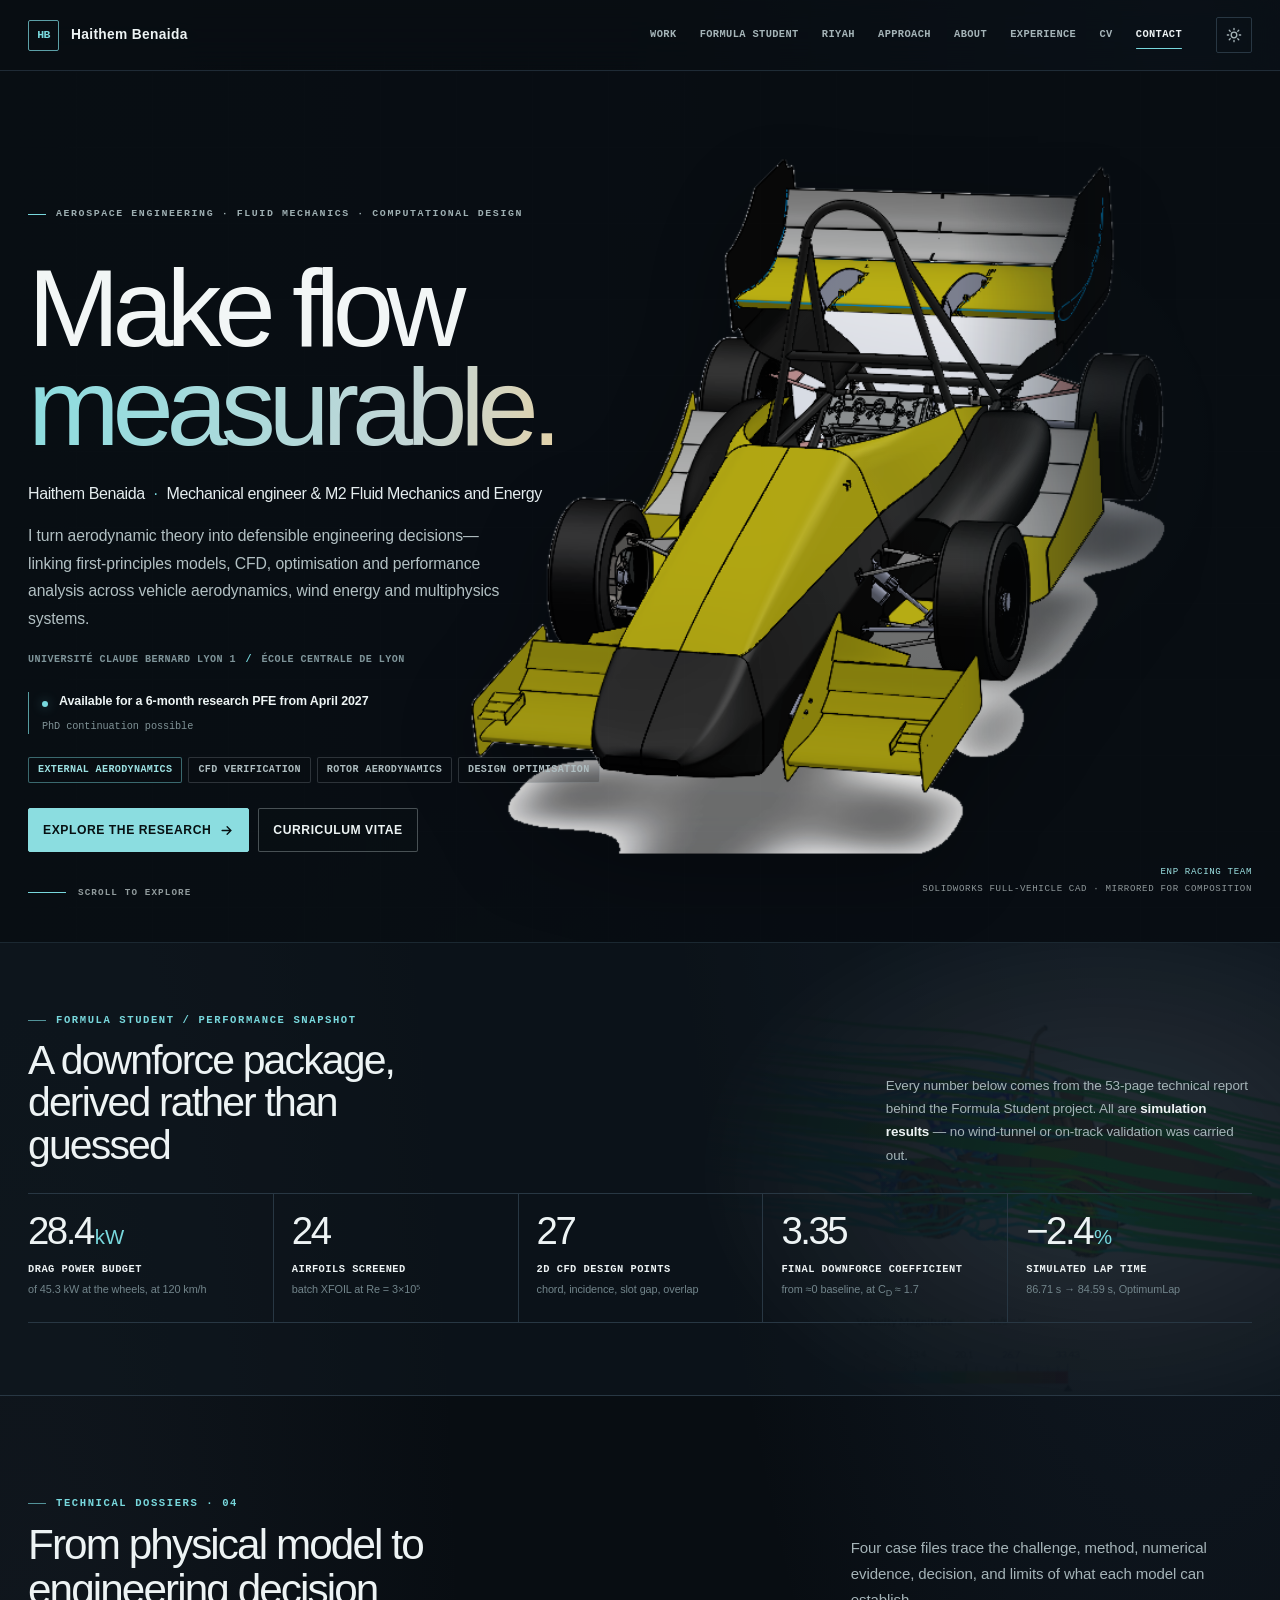
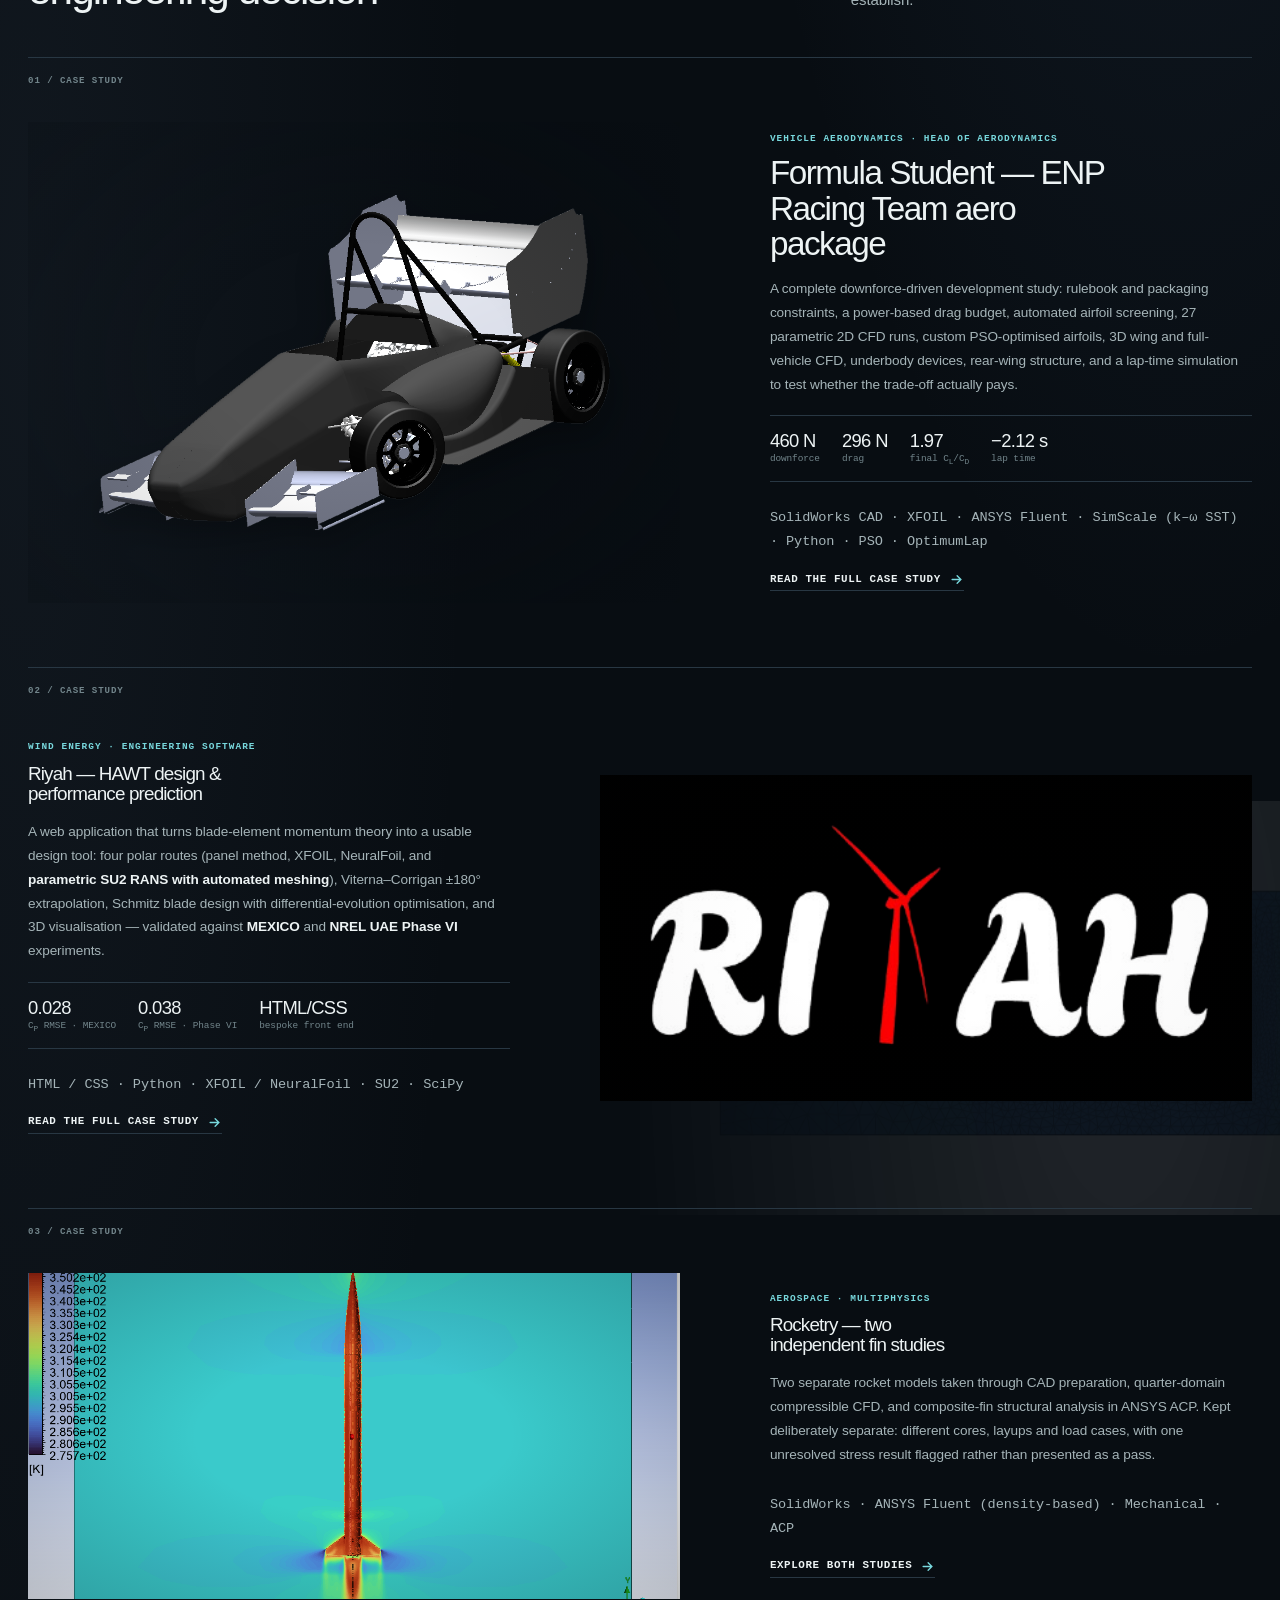
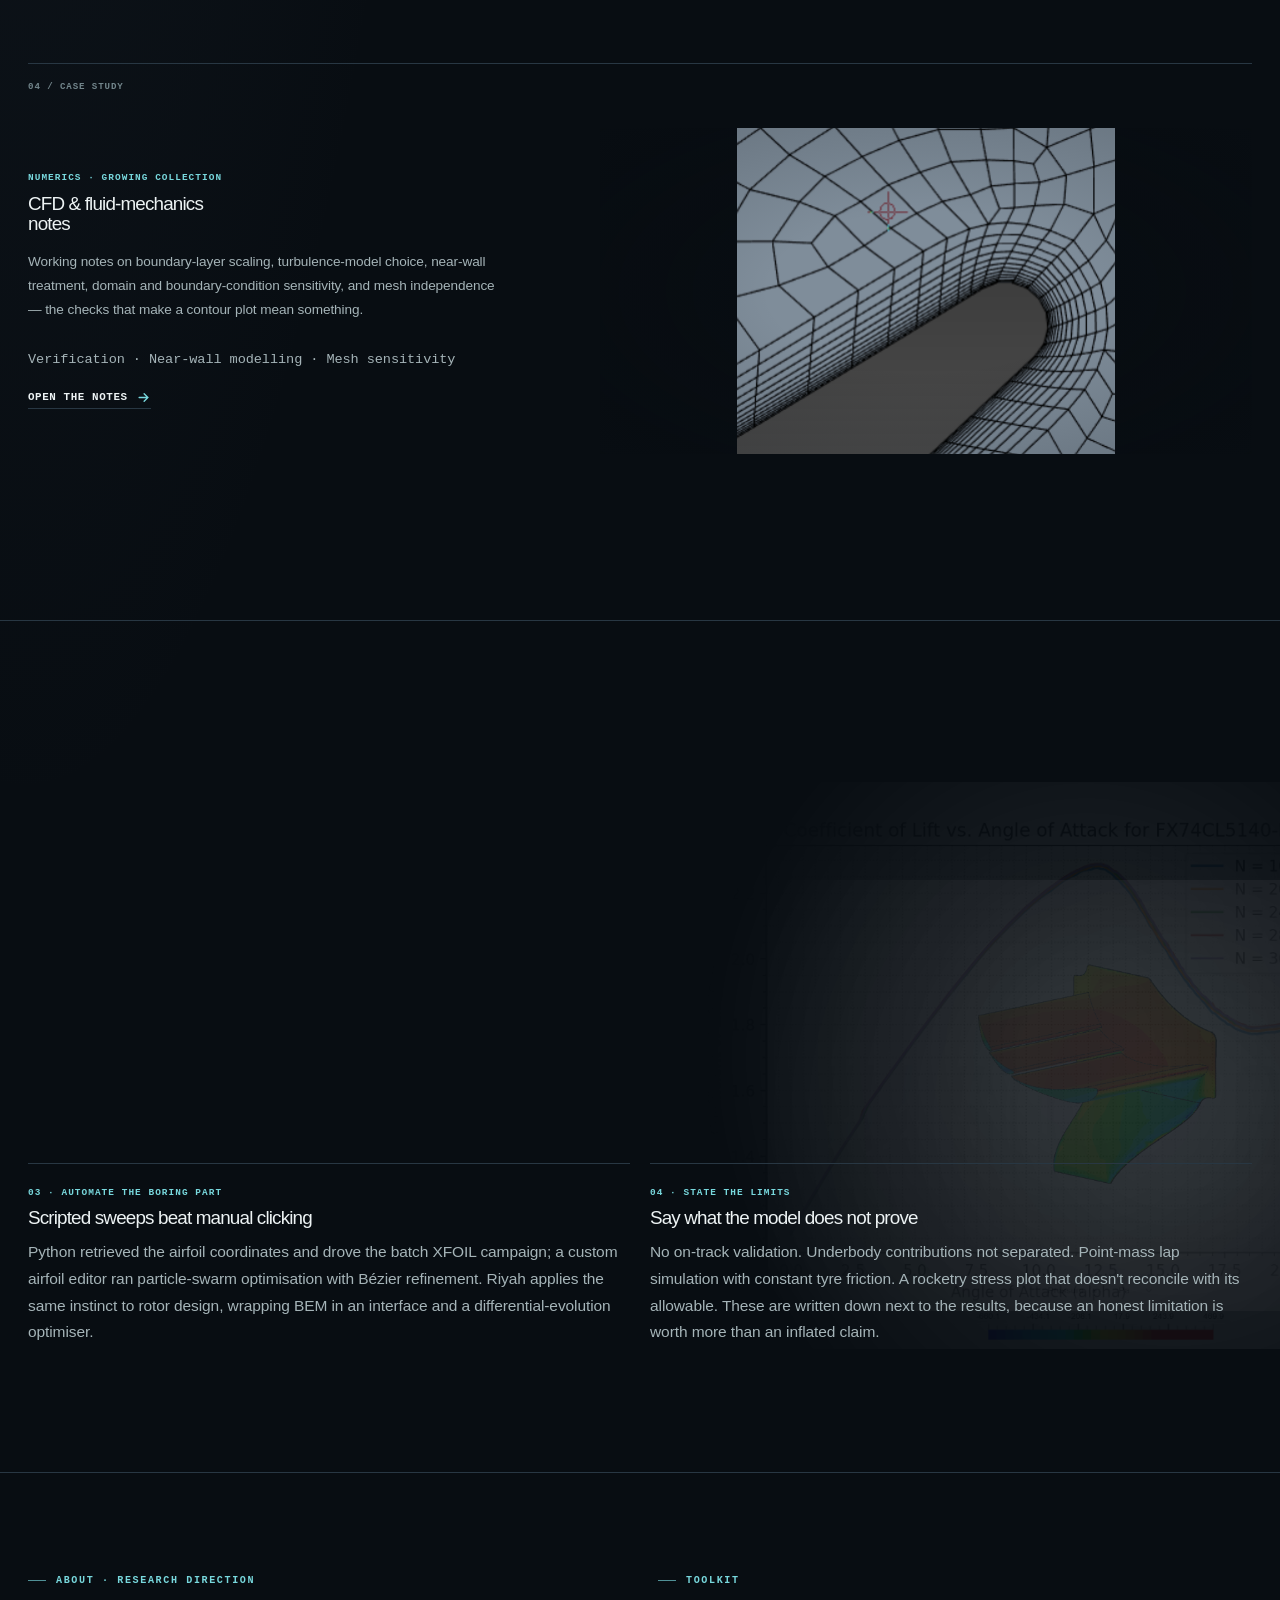
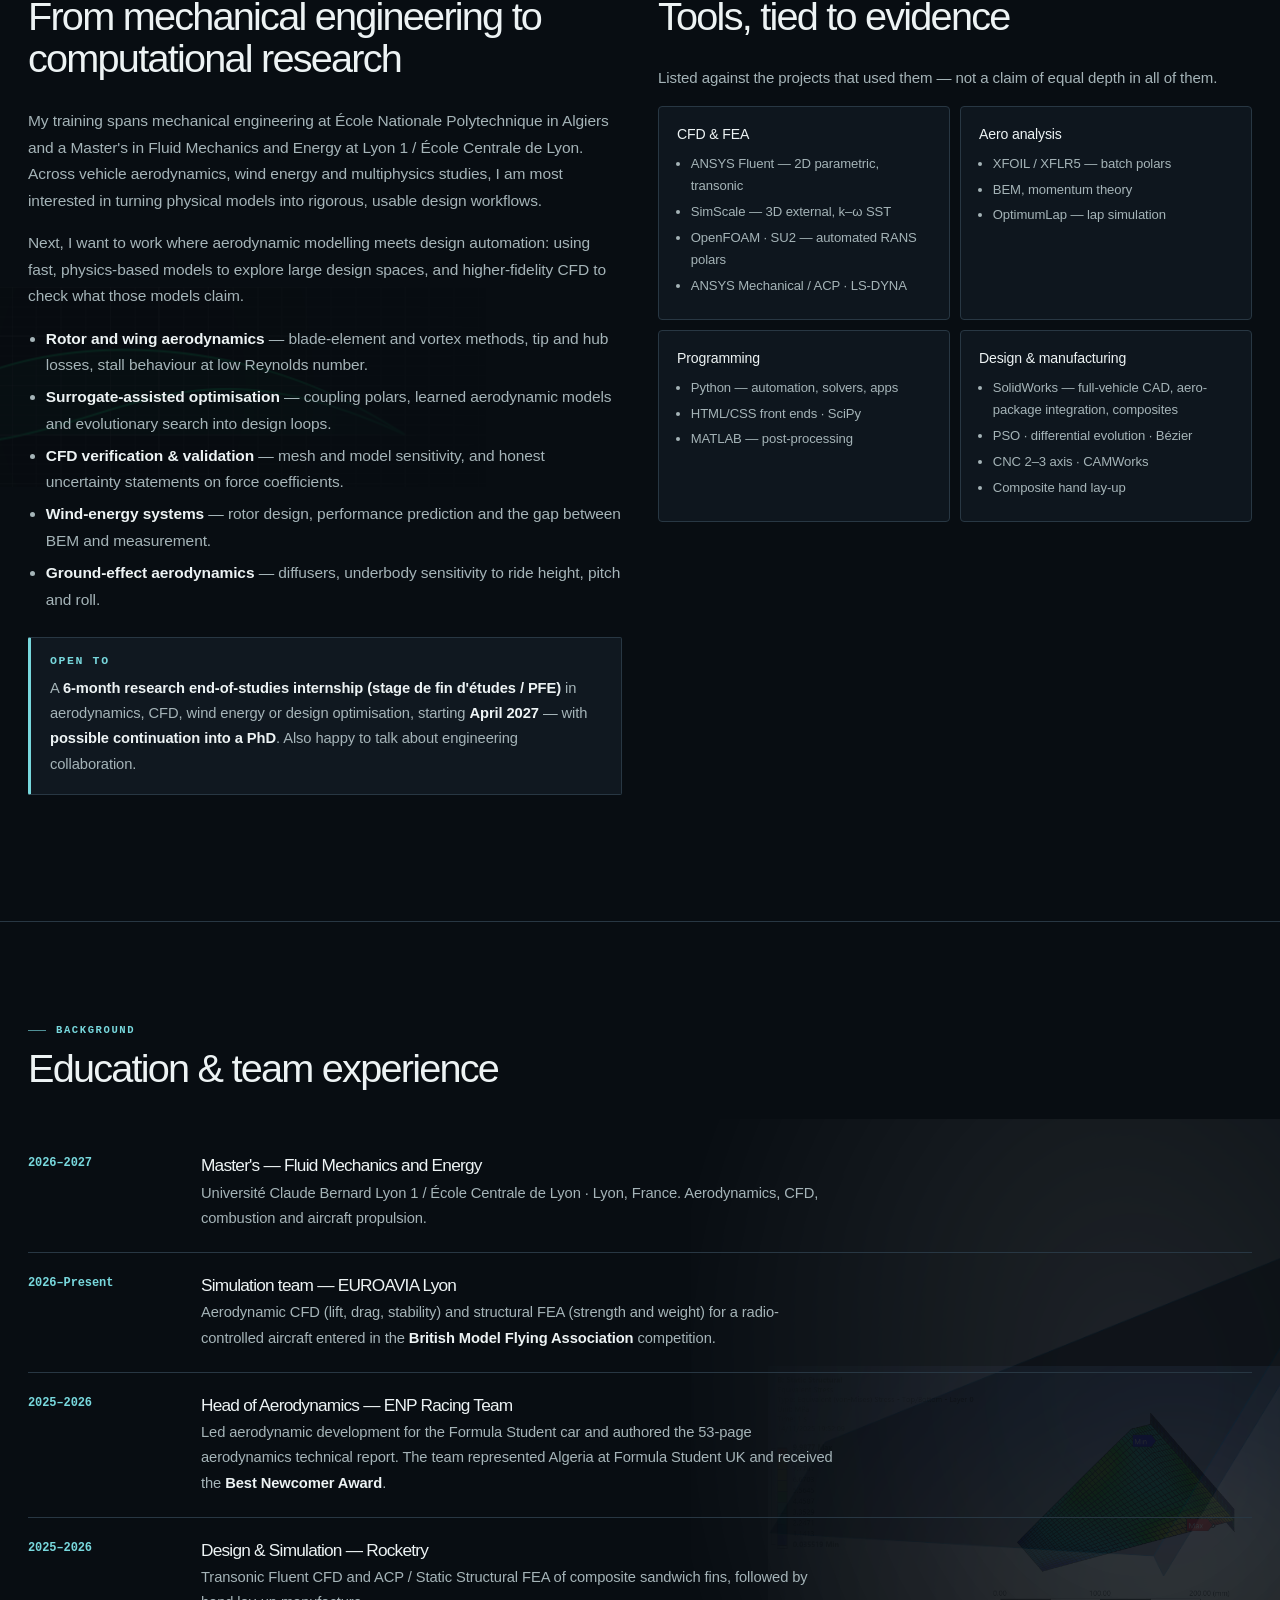
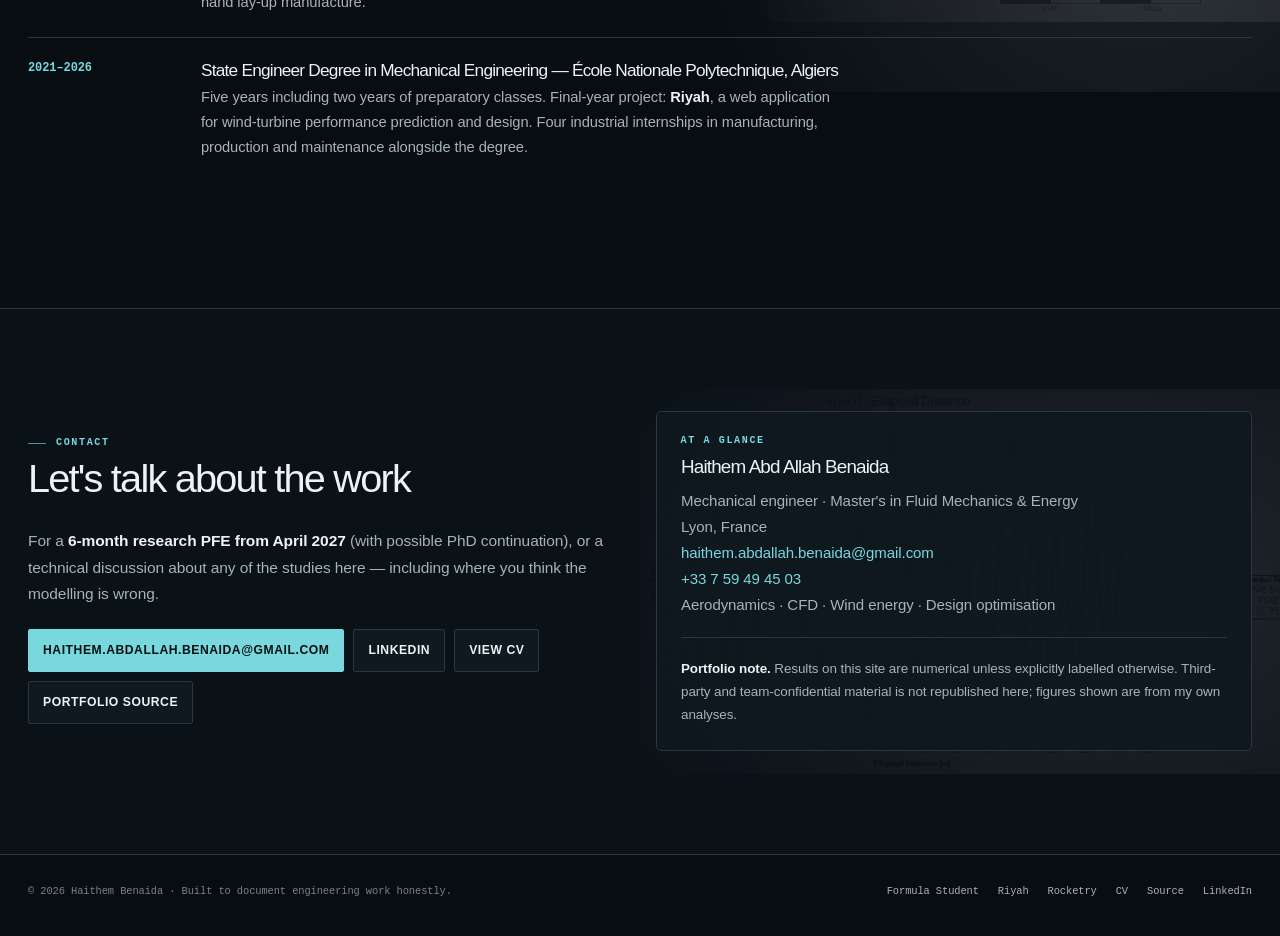
==== commit ccf7d9cd: "Use mirrored Formula Student CAD in landing hero Co-authored-by: arena-agent <297053741+arena-agent@" ====
--- a/index.html
+++ b/index.html
@@ -9,7 +9,7 @@
 <meta property="og:title" content="Haithem Benaida — Aerodynamics, CFD &amp; Wind Energy">
 <meta property="og:description" content="Formula Student aero package development, BEM wind-turbine design software, and multiphysics simulation studies — with methods, assumptions and limitations documented.">
 <meta property="og:type" content="website">
-<meta property="og:image" content="assets/aerospace/rnd-flow-hero.webp">
+<meta property="og:image" content="assets/formula-student/cad-yellow-cutout.png">
 <link rel="stylesheet" href="assets/css/site.css">
 <link rel="stylesheet" href="assets/css/atmosphere.css">
 <link rel="icon" href="data:image/svg+xml,<svg xmlns='http://www.w3.org/2000/svg' viewBox='0 0 32 32'><rect width='32' height='32' rx='8' fill='%232459c4'/><text x='16' y='22' font-family='monospace' font-size='16' font-weight='bold' text-anchor='middle' fill='%23ffffff'>HB</text></svg>">
@@ -64,9 +64,9 @@
       </div>
     </div>
     <div class="hero-visual" aria-hidden="true">
-      <img src="assets/aerospace/rnd-flow-hero.webp" alt="" width="1536" height="1024" fetchpriority="high" decoding="async">
-    </div>
-    <div class="hero-visual-note"><span>ATMOSPHERIC CONCEPT</span><br>Illustrative flow field · not project simulation data</div>
+      <img src="assets/formula-student/cad-yellow-cutout.png" alt="" width="800" height="700" fetchpriority="high" decoding="async">
+    </div>
+    <div class="hero-visual-note"><span>ENP RACING TEAM</span><br>SolidWorks full-vehicle CAD · mirrored for composition</div>
     <a class="hero-scroll" href="#work" aria-label="Scroll to selected engineering work"><span></span>SCROLL TO EXPLORE</a>
   </div>
 </header>
--- a/assets/css/atmosphere.css
+++ b/assets/css/atmosphere.css
@@ -584,10 +584,13 @@
 .home-page .hero-copy .btn-primary { color: #071012; background: #8bdde0; border-color: #8bdde0; }
 .home-page .hero-copy .btn svg { transition: transform .3s cubic-bezier(.2,.7,.2,1); }
 .home-page .hero-copy .btn:hover svg { transform: translateX(4px); }
-.home-page .hero-visual { position: absolute; z-index: 0; inset: 0; overflow: hidden; pointer-events: none; }
+.home-page .hero-visual { position: absolute; z-index: 0; inset: 0 0 0 auto; width: min(72vw, 1040px); overflow: hidden; pointer-events: none; }
 .home-page .hero-visual img {
-  display: block; width: 100%; height: 100%; object-fit: cover; object-position: center 52%;
-  opacity: .83; transform: scale(1.025); animation: hero-drift 24s ease-in-out infinite alternate;
+  display: block; width: 100%; height: 100%; object-fit: contain; object-position: right center;
+  opacity: .96; transform: scaleX(-1); animation: hero-drift-reverse 24s ease-in-out infinite alternate;
+  filter: drop-shadow(0 24px 42px rgba(0,0,0,.35));
+  -webkit-mask-image: linear-gradient(90deg, transparent 0%, rgba(0,0,0,.35) 12%, #000 35%);
+  mask-image: linear-gradient(90deg, transparent 0%, rgba(0,0,0,.35) 12%, #000 35%);
 }
 .home-page .hero-visual-note {
   position: absolute; z-index: 3; right: max(28px, calc((100vw - var(--maxw)) / 2)); bottom: clamp(28px, 5vh, 58px);
@@ -600,7 +603,7 @@
   font: 600 .58rem/1 var(--mono); letter-spacing: .12em; text-transform: uppercase;
 }
 .home-page .hero-scroll span { display: inline-block; width: 38px; height: 1px; background: var(--accent); transform-origin:left; animation: scroll-line 1.8s ease-in-out infinite; }
-@keyframes hero-drift { from { transform: scale(1.025) translate3d(0,0,0); } to { transform: scale(1.075) translate3d(-.6%,.2%,0); } }
+@keyframes hero-drift-reverse { from { transform: scaleX(-1) scale(1.015) translate3d(0,0,0); } to { transform: scaleX(-1) scale(1.045) translate3d(-.35%,.15%,0); } }
 @keyframes scroll-line { 0%,100% { transform: scaleX(.5); opacity: .55; } 50% { transform: scaleX(1); opacity: 1; } }
 
 /* Data enters as a quiet instrument readout, not a dashboard of cards. */
@@ -722,6 +725,8 @@
 @media (max-width: 980px) {
   .home-page .hero-home, .home-page .hero-home .hero-grid { min-height: min(840px, calc(100svh - 68px)); }
   .home-page .hero-copy { width: min(670px, 75vw); }
+  .home-page .hero-visual { width: 67vw; }
+  .home-page .hero-visual img { opacity: .82; }
   .home-page .work-section .project, .home-page .work-section .project:nth-child(even) { grid-template-columns: minmax(0,1fr) minmax(260px,.88fr); gap: 38px; }
   .home-page .metrics { grid-template-columns: repeat(3,minmax(0,1fr)); }
   .home-page .metric:nth-child(4) { border-left: 0; padding-left: 0; }
@@ -741,7 +746,12 @@
   .home-page .hero-copy { width: min(100%, 640px); padding-top: 20px; }
   .home-page .hero-copy h1 { max-width: 8ch; margin: 30px 0 20px; font-size: clamp(4rem, 17vw, 6.7rem); }
   .home-page .hero-copy .lede { max-width: 50ch; }
-  .home-page .hero-visual img { object-position: 62% center; opacity: .62; }
+  .home-page .hero-visual { inset: 0 0 auto auto; width: 100%; height: 46%; overflow: visible; }
+  .home-page .hero-visual img {
+    object-fit: contain; object-position: 70% center; opacity: .53;
+    -webkit-mask-image: linear-gradient(180deg, #000 35%, rgba(0,0,0,.55) 68%, transparent 100%);
+    mask-image: linear-gradient(180deg, #000 35%, rgba(0,0,0,.55) 68%, transparent 100%);
+  }
   .home-page .hero-visual-note { right: 18px; bottom: 23px; max-width: 42%; font-size: .49rem; }
   .home-page .hero-scroll { left: 18px; bottom: 30px; font-size: .52rem; }
   .home-page .results-section .section-head, .home-page .work-section .section-head { display: block; }
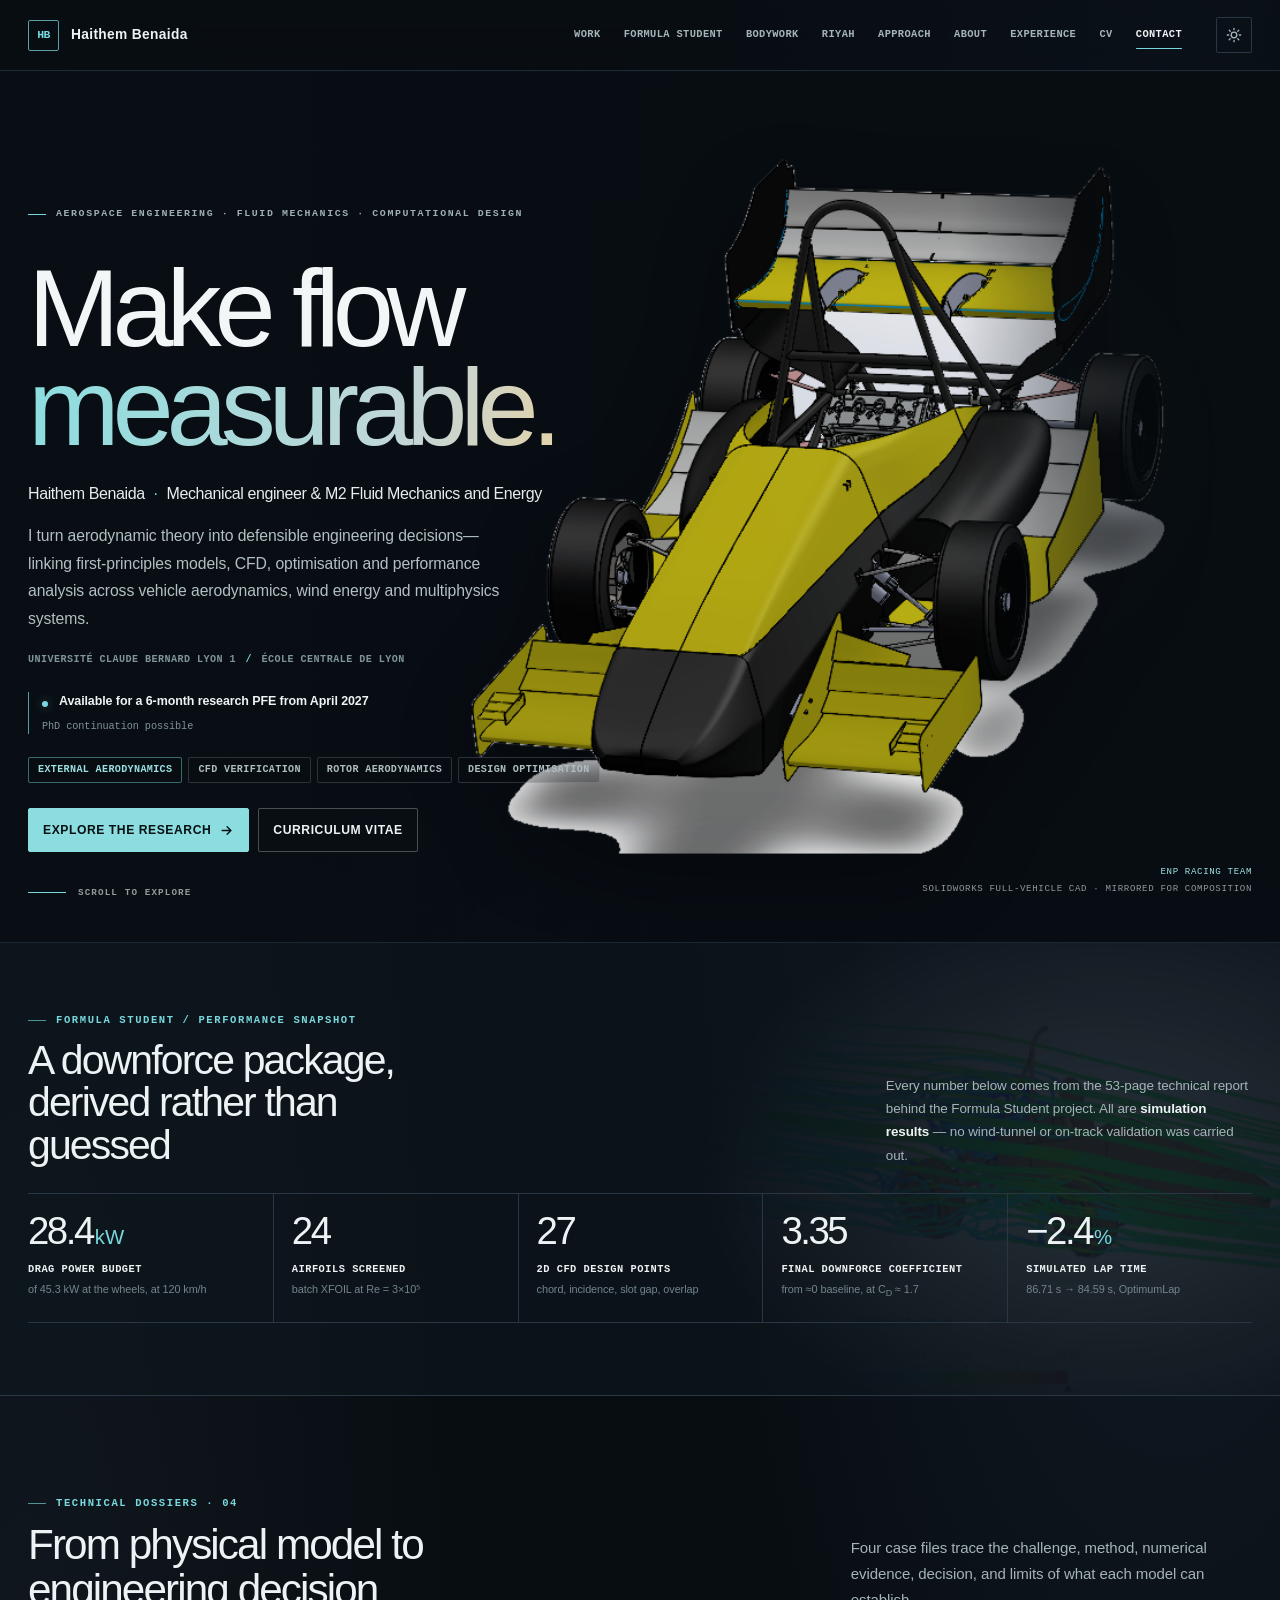
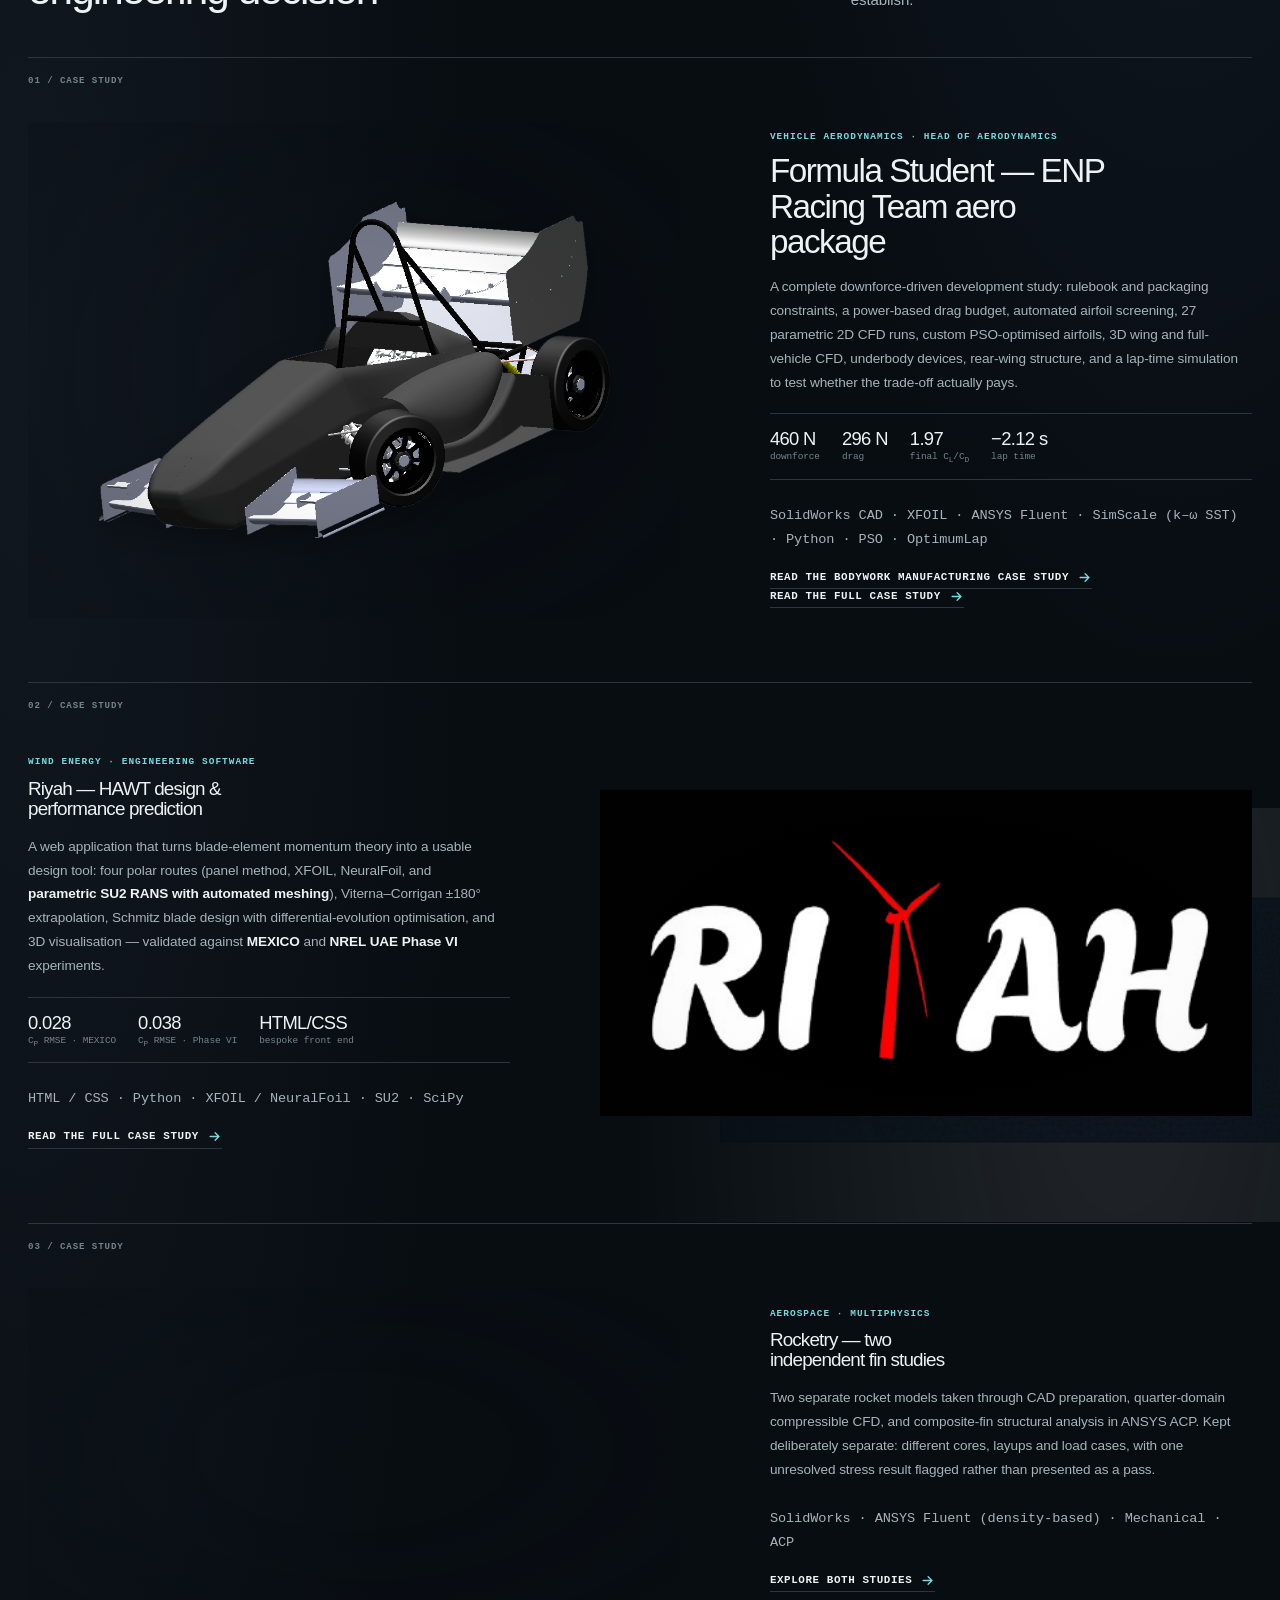
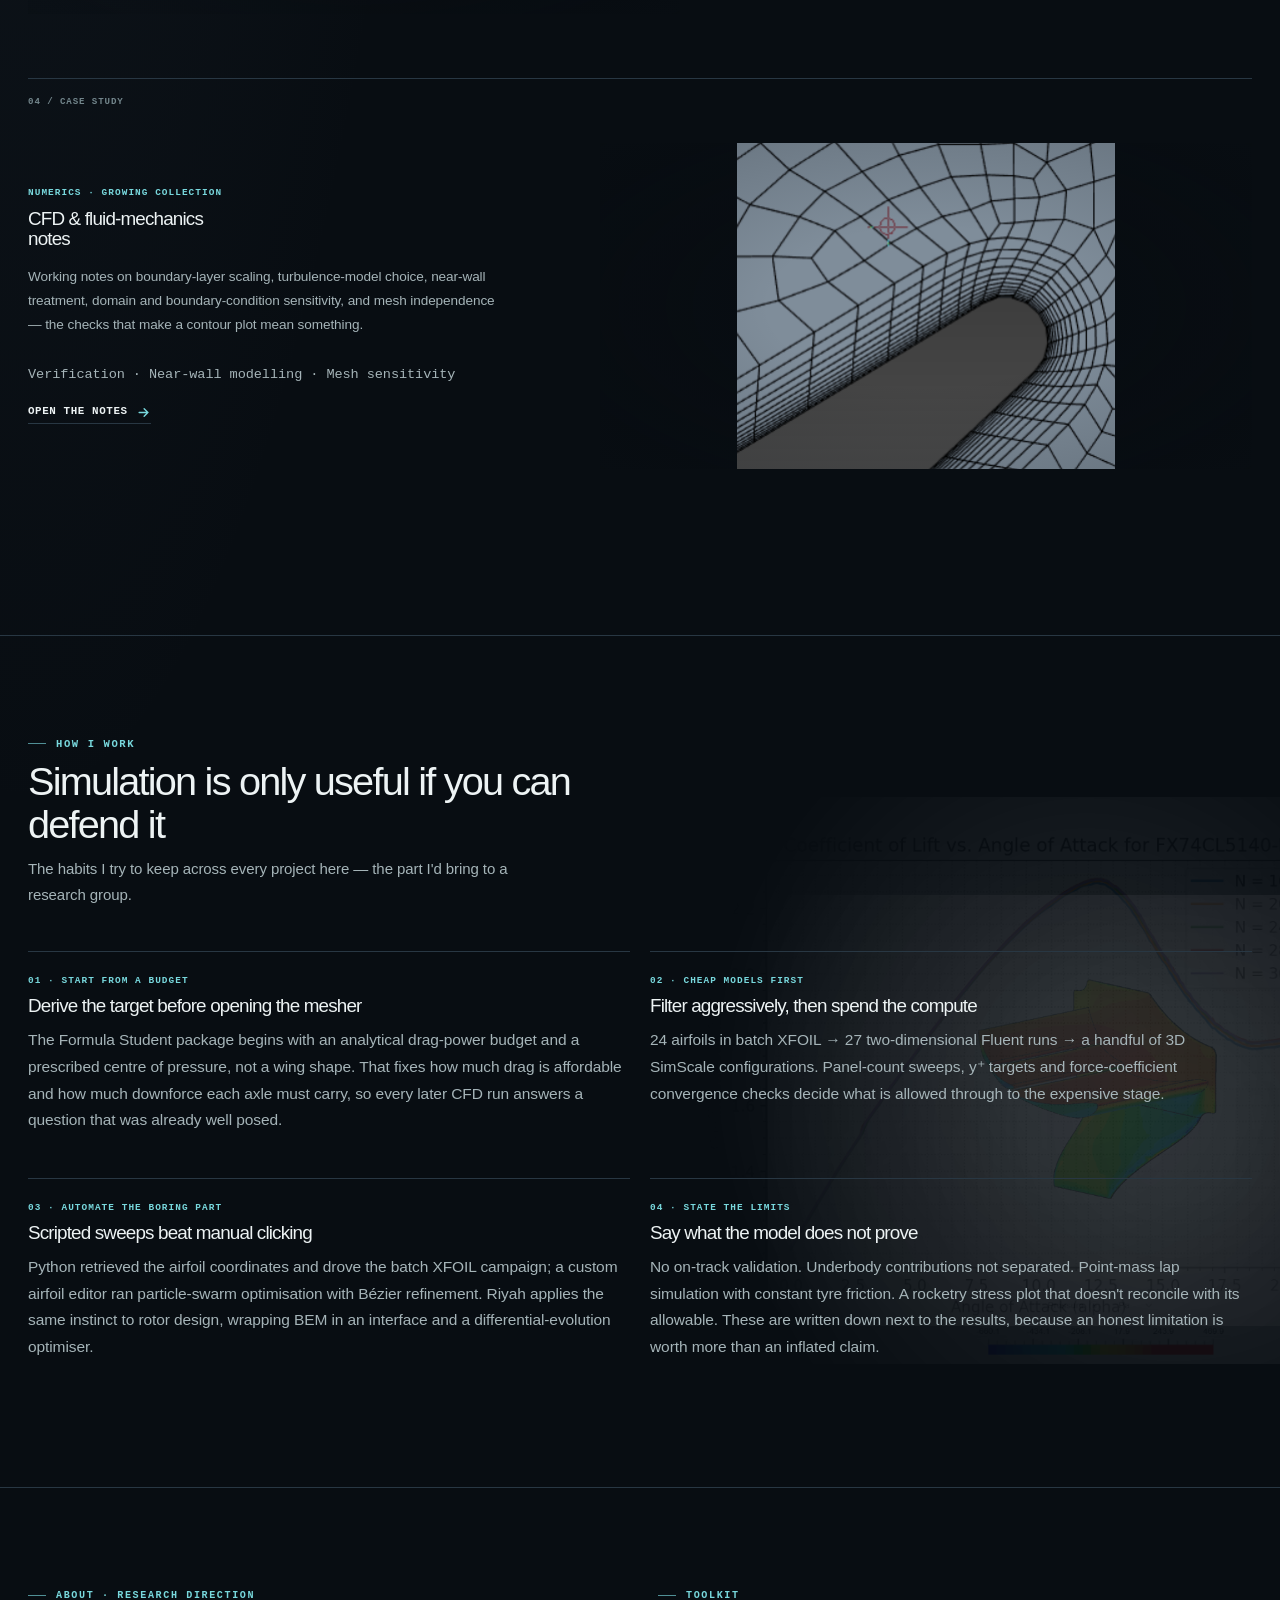
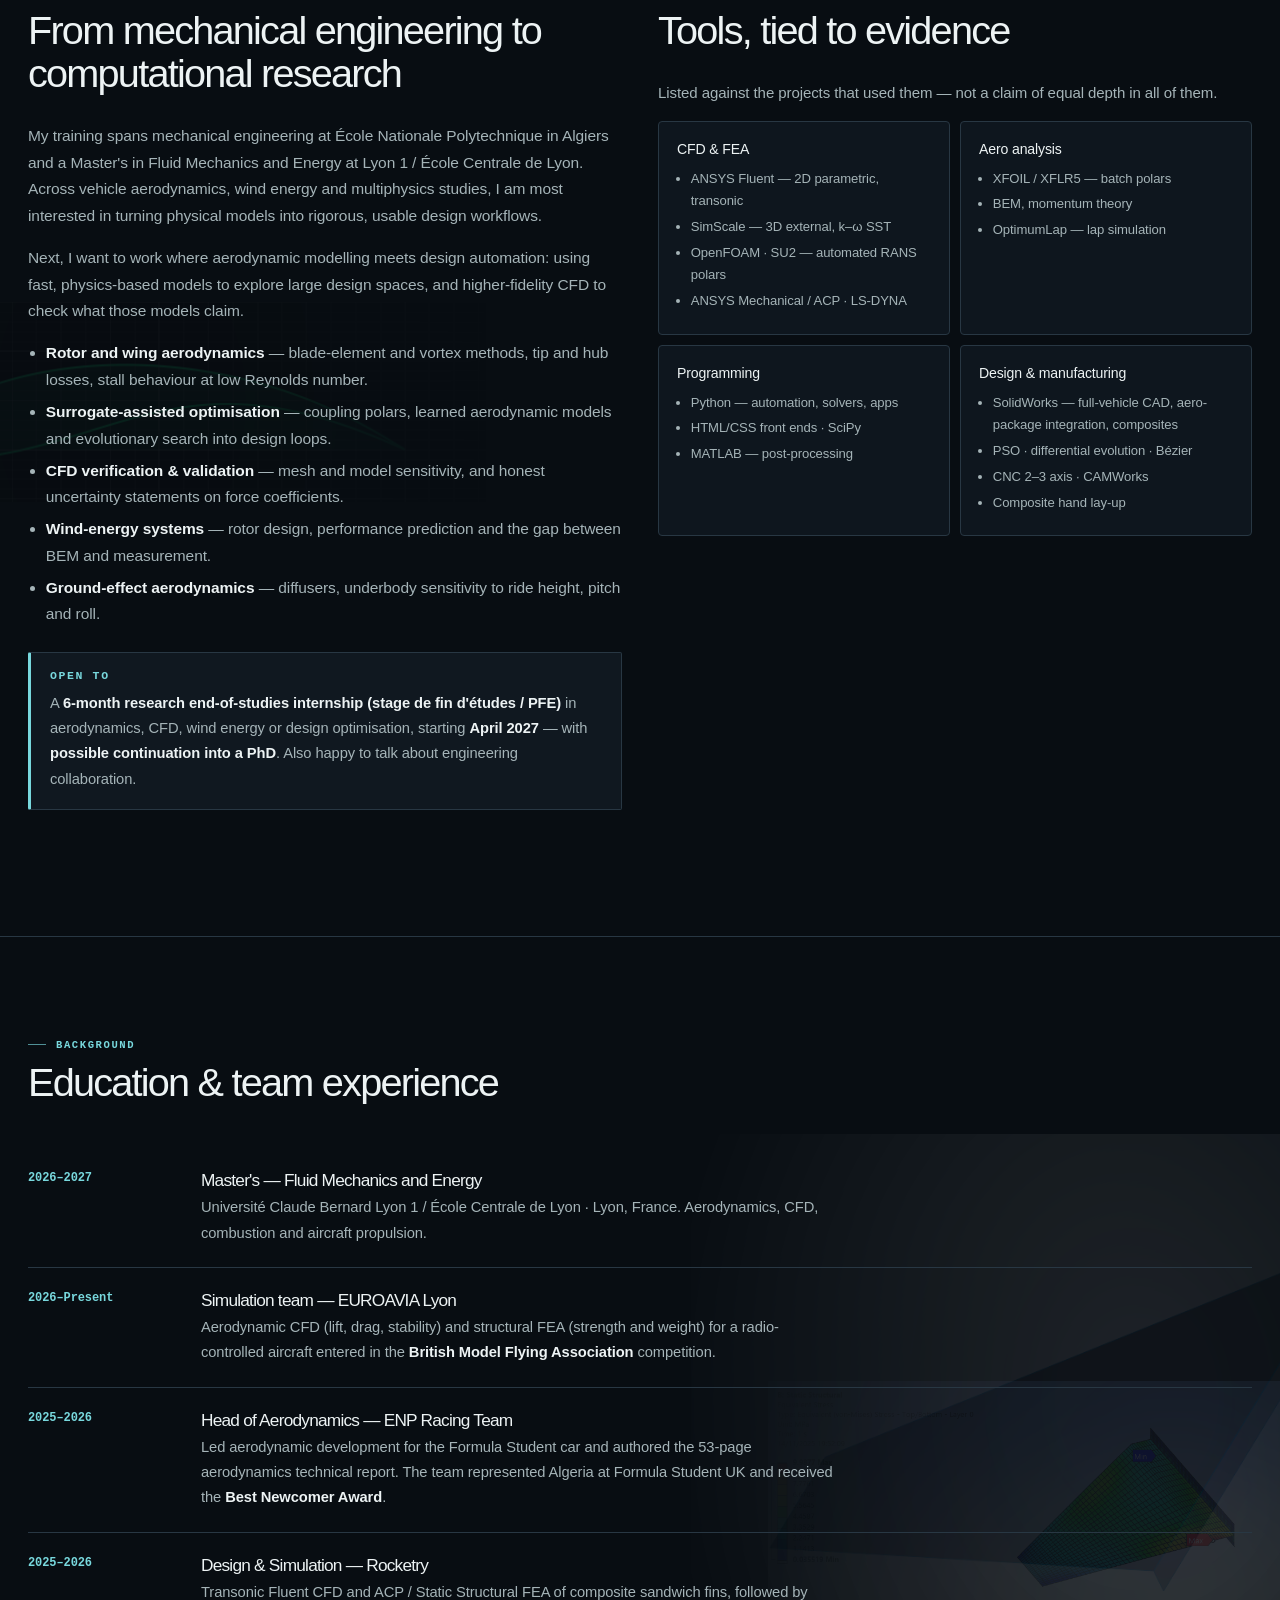
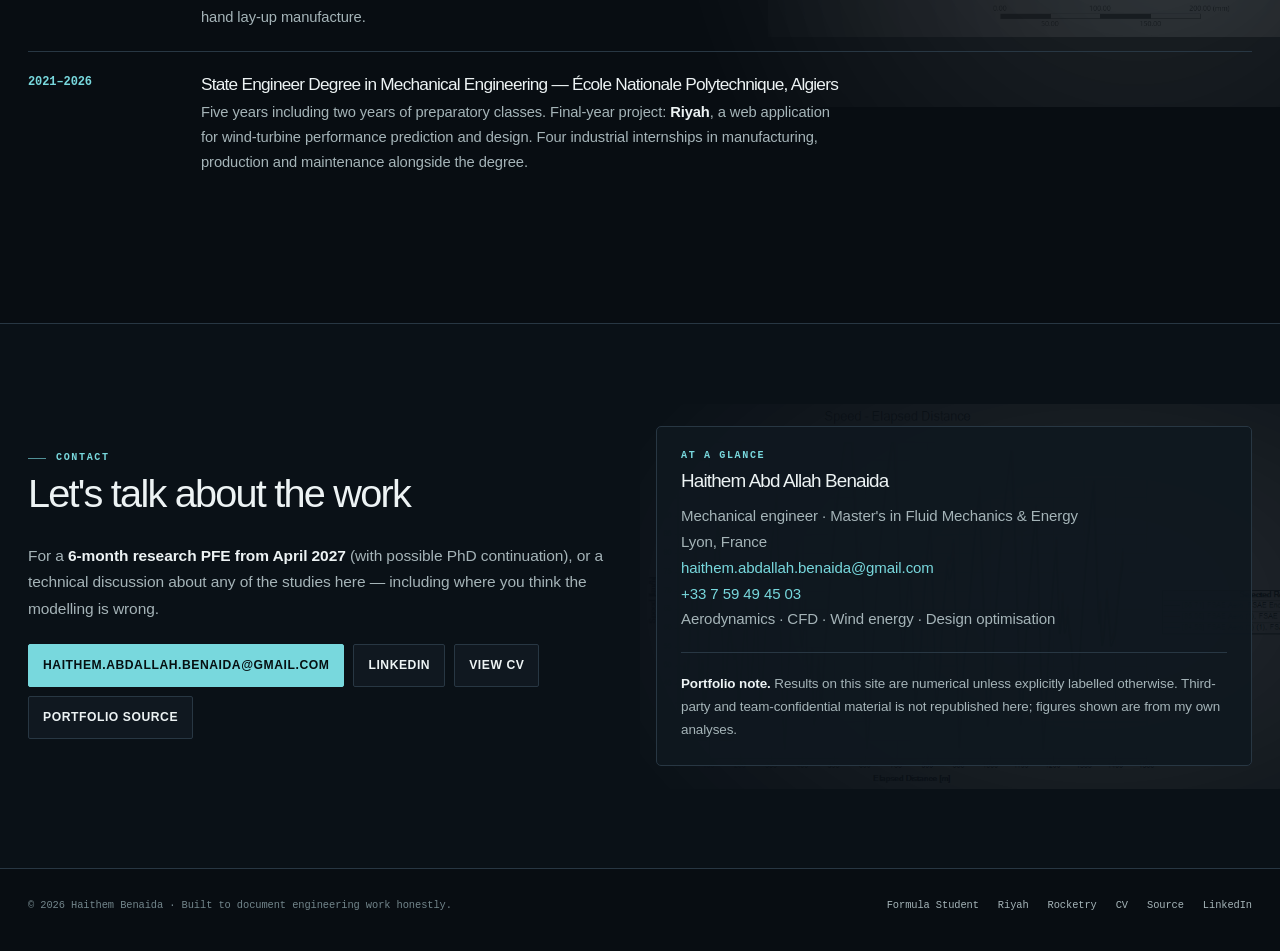
==== commit 4fd5c6f1: "Add Formula Student bodywork case study Co-authored-by: arena-agent <297053741+arena-agent@users.nor" ====
--- a/index.html
+++ b/index.html
@@ -23,6 +23,7 @@
     <div class="nav-links" id="navLinks">
       <a href="#work">Work</a>
       <a href="projects/formula-student.html">Formula Student</a>
+      <a href="projects/formula-student-bodywork.html">Bodywork</a>
       <a href="projects/riyah.html">Riyah</a>
       <a href="#method">Approach</a>
       <a href="#research">About</a>
@@ -145,6 +146,9 @@
               <div><b>−2.12 s</b>lap time</div>
             </div>
             <p class="project-tags">SolidWorks CAD · XFOIL · ANSYS Fluent · SimScale (k–ω SST) · Python · PSO · OptimumLap</p>
+            <a class="project-link" href="projects/formula-student-bodywork.html">Read the bodywork manufacturing case study
+              <svg width="15" height="15" viewBox="0 0 24 24" fill="none" stroke="currentColor" stroke-width="2.2" stroke-linecap="round"><path d="M5 12h14M13 6l6 6-6 6"/></svg>
+            </a>
             <a class="project-link" href="projects/formula-student.html">Read the full case study
               <svg width="15" height="15" viewBox="0 0 24 24" fill="none" stroke="currentColor" stroke-width="2.2" stroke-linecap="round"><path d="M5 12h14M13 6l6 6-6 6"/></svg>
             </a>
